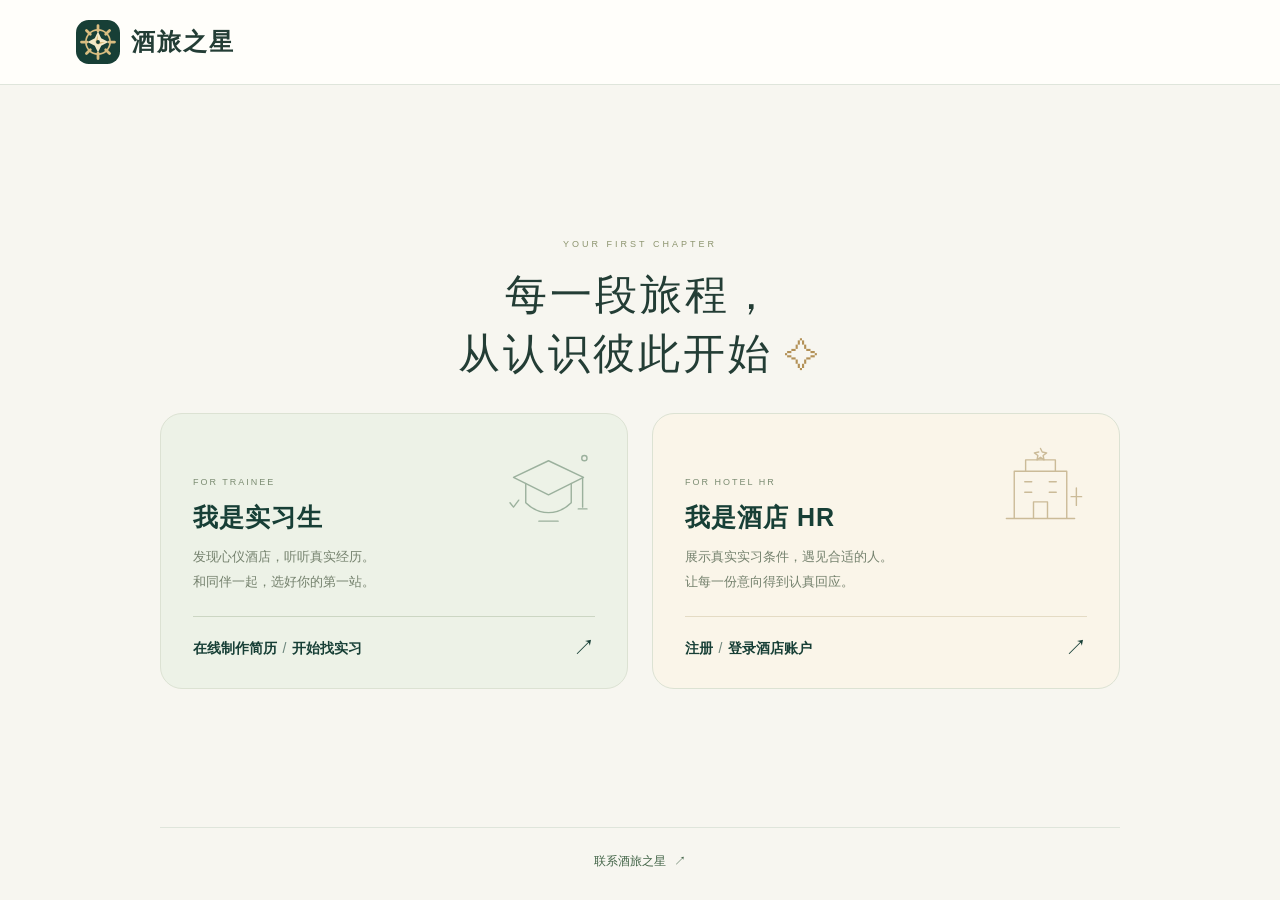
==== index.html @ 83b9204d "Publish audited Jiulv Star V5.6 demo" ====
<!doctype html>
<html lang="zh-CN">
<head>
  <meta charset="UTF-8"><meta name="viewport" content="width=device-width, initial-scale=1, viewport-fit=cover">
  <meta name="robots" content="noindex,nofollow">
  <meta name="theme-color" content="#173f36">
  <meta name="description" content="酒旅之星：从实习生的视角，比较酒店实习津贴、住宿、餐食与成长机会。">
  <title>酒旅之星 · 找到适合你的第一站</title>
  <link rel="icon" href="favicon.svg" type="image/svg+xml">
  <link rel="stylesheet" href="styles.css">
  <link rel="stylesheet" href="features.css"><link rel="stylesheet" href="hotel.css"><link rel="stylesheet" href="resume.css"><link rel="stylesheet" href="academy.css"><link rel="stylesheet" href="employer.css"><link rel="stylesheet" href="v3.css"><link rel="stylesheet" href="registration.css"><link rel="stylesheet" href="hotel-registration.css"><link rel="stylesheet" href="workflow.css"><link rel="stylesheet" href="library.css"><link rel="stylesheet" href="v4.css"><link rel="stylesheet" href="brands-v5.css"><link rel="stylesheet" href="workflow-v5.css"><link rel="stylesheet" href="v5.css"><link rel="stylesheet" href="wechat-auth.css"><link rel="stylesheet" href="home.css"><link rel="stylesheet" href="contact.css"><link rel="stylesheet" href="brand.css">
  <script defer src="ui-icons.js"></script><script defer src="share-mode.js"></script><script defer src="data.js"></script><script defer src="hotel-brands.js"></script><script defer src="china-regions.js"></script><script defer src="core.js"></script><script defer src="recruitment-catalog.js"></script><script defer src="app.js"></script>
  <script defer src="flow-core.js"></script><script defer src="account-core.js"></script><script defer src="hotel-auth.js"></script><script defer src="feature-core.js"></script><script defer src="wechat-auth.js"></script><script defer src="registration.js"></script><script defer src="hotel-registration.js"></script><script defer src="hotel.js"></script><script defer src="outreach-core.js"></script><script defer src="resume-example.js"></script><script defer src="resume.js"></script><script defer src="academy.js"></script><script defer src="reviews.js"></script>
  <script defer src="match-core.js"></script><script defer src="talent-query.js"></script><script defer src="employer.js"></script><script defer src="journey.js"></script><script defer src="workflow-core.js"></script><script defer src="workflow.js"></script><script defer src="library.js"></script>
<script defer src="operations-core.js"></script><script defer src="contact.js"></script><script defer src="growth-core.js"></script><script defer src="growth.js"></script>
</head>
<body data-view="roles" data-perspective="student">
  <a class="skip" href="#main">跳到主要内容</a>
  <header class="header"><div class="header-inner">
    <a class="brand" href="#" aria-label="酒旅之星首页"><span class="brand-symbol"><img class="platform-logo" src="favicon.svg" alt="航舵与星光标志" width="44" height="44"></span><span>酒旅之星</span></a>
    <nav aria-label="学生导航" class="desktop-nav student-desktop-nav" hidden><button data-view="jobs">找实习</button><button data-view="academy">实习百科</button><button data-view="community">实习口碑</button><button data-view="buddies">同伴计划</button><button data-view="resume">我的实习</button></nav>
    <nav aria-label="酒店导航" class="desktop-nav employer-desktop-nav" hidden><button data-view="employer">人才发现</button><button data-view="hotel">实习信息</button><button data-view="workflow">招聘计划</button><button data-view="recruitment">我的招聘</button></nav>
    <button class="role-switch-link" data-view="roles">切换身份 ↗</button>
    <button class="header-intent student-account" data-registration-role="student" hidden><span data-account-label>注册 / 登录</span> <span>↗</span></button>
    <button class="header-intent employer-account" data-registration-role="hotel" hidden><span data-hotel-account-label>酒店注册 / 登录</span> ↗</button>
  </div></header>
  <main id="main" tabindex="-1">
    <section id="roles-view" class="view role-landing" aria-labelledby="role-title">
      <div class="role-welcome"><span class="overline">YOUR FIRST CHAPTER</span><h1 id="role-title">每一段旅程，<br>从认识彼此开始<span>✧</span></h1></div>
      <div class="role-cards">
        <button class="role-card role-student" data-select-role="student"><span class="role-illustration" aria-hidden="true"><svg viewBox="0 0 120 100" fill="none"><path d="M20 39 60 20l40 19-40 20z"/><path d="M34 46v22c15 15 37 15 52 0V46M99 40v33M94 75h10M49 89h22"/><circle cx="101" cy="17" r="3"/><path d="m16 68 4 5 6-8"/></svg></span><span class="role-card-kicker">FOR TRAINEE</span><strong>我是实习生</strong><span class="role-description">发现心仪酒店，听听真实经历。<br>和同伴一起，选好你的第一站。</span><span class="role-card-action"><span>在线制作简历<span class="role-action-divider"> / </span>开始找实习</span><b>↗</b></span></button>
        <button class="role-card role-hotel" data-select-role="hotel"><span class="role-illustration" aria-hidden="true"><svg viewBox="0 0 120 100" fill="none"><path d="M30 86V32h60v54M21 86h78M43 32V19h34v13M52 86V67h16v19M42 44h8m20 0h8M42 56h8m20 0h8"/><path d="m60 6 2 4 5 1-4 3 1 5-4-3-4 3 1-5-4-3 5-1"/><path d="M101 51v20M95 61h12"/></svg></span><span class="role-card-kicker">FOR HOTEL HR</span><strong>我是酒店 HR</strong><span class="role-description">展示真实实习条件，遇见合适的人。<br>让每一份意向得到认真回应。</span><span class="role-card-action"><span>注册<span class="role-action-divider"> / </span>登录酒店账户</span><b>↗</b></span></button>
      </div>
    </section>
    <section id="jobs-view" class="view" hidden>
      <section class="resume-welcome" aria-labelledby="resume-welcome-title">
        <div class="resume-welcome-copy"><p class="resume-welcome-motto">你的第一站，<br>值得认真选择<span class="warm-welcome-star" aria-hidden="true">✧</span></p><h1 id="resume-welcome-title">第一份简历，<br>从这里开始。</h1><p>还没有实习经历？校园活动、兼职和你的小小闪光点，都值得被看见。</p><div class="resume-welcome-benefits"><span>免费模板</span><span>自动排版</span><span>下载留存</span></div><div class="resume-welcome-actions"><button class="primary" data-view="resume" data-resume-welcome-action>免费制作我的简历 <span aria-hidden="true">↗</span></button><a href="resume-example.html" target="_blank" rel="noopener">先看看简历样例 <span aria-hidden="true">↗</span></a></div><div id="resume-welcome-return" hidden></div></div>
        <div class="resume-welcome-art" aria-hidden="true"><div class="resume-art-orbit"></div><span class="resume-art-star">✦</span><div class="resume-paper"><div class="resume-paper-heading"><div><small>YOUR FIRST CHAPTER</small><b>林同学</b><span>酒店管理 · 实习申请</span></div><div class="resume-paper-avatar"><svg viewBox="0 0 40 46" fill="none"><circle cx="20" cy="14" r="8"/><path d="M6 42v-6a14 14 0 0 1 28 0v6"/></svg></div></div><div class="resume-paper-meta"><span>可到岗时间<b>2027.01</b></span><span>实习周期<b>6 个月</b></span></div><div class="resume-paper-section"><b>经历，让潜力变得具体</b><p>校园迎新志愿者</p><i></i><i></i></div><div class="resume-paper-section"><b>技能与语言</b><p>英语日常沟通 · 咖啡制作</p><i></i></div><div class="resume-paper-foot">酒旅之星 · 虚构简历样例</div></div><span class="resume-art-note">小小的经历，<br>也是好的开始。</span></div>
      </section>
      <div class="workspace">
        <section class="job-main" aria-label="实习岗位">
          <div class="section-heading"><div><span class="overline">EXPLORE OPPORTUNITIES</span><h2>发现你的实习机会</h2><p id="job-sample-scope" class="job-sample-scope"></p></div><span class="sample-label">分享演示 V5.6</span></div>
          <div class="search-wrap"><span aria-hidden="true">⌕</span><input id="search" type="search" placeholder="搜索酒店、岗位或地区" aria-label="搜索酒店、岗位或地区"><kbd>探索</kbd></div>
          <div id="job-filters" class="job-multifilters" aria-label="实习机会多选筛选"></div>
          <div id="selected-job-filters" class="selected-job-filters" aria-live="polite"></div>
          <div class="results-toolbar"><p id="result-count" aria-live="polite"></p><span class="job-ranking-label" title="优先酒店账号自行填报的已发布岗位，再按实习条件完整程度排序">综合推荐</span></div>
          <div id="job-list" class="job-list"></div><div class="job-pagination"><p id="job-page-progress"></p><button class="secondary" data-action="load-more-jobs" id="job-load-more" hidden>继续查看机会 ↓</button></div>
          <p class="data-note">全国公开招聘样本 · 招聘状态及具体条件待酒店确认。每条信息标注核查日期。<br>“待确认”表示原文未明确披露，不代表没有该项安排。</p>
        </section>

      </div>
    </section>
    <section id="favorites-view" class="view inner-page" hidden><button class="text-button section-back" data-view="resume">← 返回我的实习</button><div class="section-heading"><div><span class="overline">YOUR SHORTLIST</span><h1>把心动的机会留在这里</h1><p>收藏保存在当前浏览器，清除浏览器数据后可能丢失。</p></div></div><div id="favorite-list" class="job-list"></div></section>
    <section id="community-view" class="view inner-page" hidden></section>
    <section id="academy-view" class="view inner-page" hidden></section>
    <section id="resume-view" class="view inner-page" hidden></section>
    <section id="hotel-view" class="view inner-page" hidden></section>
    <section id="contact-view" class="view inner-page" hidden></section>
    <section id="brands-view" class="view inner-page" hidden></section>
    <section id="employer-view" class="view inner-page" hidden></section>
    <section id="recruitment-view" class="view inner-page" hidden></section>
    <section id="register-view" class="view inner-page" hidden></section>
    <section id="workflow-view" class="view inner-page" hidden></section>
    <section id="buddies-view" class="view inner-page" hidden></section><section id="visitors-view" class="view inner-page" hidden></section>
    <section id="library-view" class="view inner-page" hidden></section>
  </main>
  <footer class="footer"><button class="platform-contact-link" data-view="contact">联系酒旅之星 <span aria-hidden="true">↗</span></button><small class="footer-demo">分享演示 V5.6 · 无真实注册或投递</small></footer>
  <div id="compare-bar" class="compare-bar" hidden><div><b>已选 <span id="compare-count">0</span> 个岗位</b><small>最多同时对比 3 个</small></div><button class="text-button" data-action="clear-compare">清空</button><button class="primary" data-action="compare">开始对比 →</button></div>
  <nav class="mobile-nav student-mobile-nav" aria-label="学生手机导航" hidden><button data-view="jobs"><span data-ui-icon="jobs"></span>找实习</button><button data-view="academy"><span data-ui-icon="book"></span>实习百科</button><button data-view="community"><span data-ui-icon="reviews"></span>实习口碑</button><button data-view="buddies"><span data-ui-icon="students"></span>同伴计划</button><button data-view="resume"><span data-ui-icon="applications"></span>我的实习</button></nav>
  <nav class="mobile-nav employer-mobile-nav" aria-label="酒店手机导航" hidden><button data-view="employer"><span data-ui-icon="search"></span>人才发现</button><button data-view="hotel"><span data-ui-icon="hotels"></span>实习信息</button><button data-view="workflow"><span data-ui-icon="applications"></span>招聘计划</button><button data-view="recruitment"><span data-ui-icon="overview"></span>我的招聘</button></nav>
  <dialog id="modal" aria-labelledby="modal-title"><div class="modal-header"><span id="modal-kicker">酒旅之星</span><button class="icon-button" id="close-modal" aria-label="关闭弹窗">×</button></div><div id="modal-body"></div></dialog>
  <div id="toast" role="status" aria-live="polite"></div>
  <noscript>请启用浏览器 JavaScript，查看岗位筛选、收藏和对比功能。</noscript>
</body>
</html>
---- styles.css ----
@charset "UTF-8";
:root{--green:#173f36;--green-dark:#12342d;--sage:#eaf0e7;--cream:#f7f6f0;--paper:#fffefa;--ink:#233d35;--muted:#757f77;--line:#e2e5dc;--gold:#cfaa62;--orange:#a8623f;--shadow:0 12px 44px #173f360d}
*{box-sizing:border-box}html{scroll-behavior:smooth}body{margin:0;background:var(--cream);color:var(--ink);font-family:-apple-system,BlinkMacSystemFont,"PingFang SC","Microsoft YaHei",sans-serif;font-size:14px;line-height:1.65}button,input,select,textarea{font:inherit}button,a,input,select,textarea{-webkit-tap-highlight-color:transparent}button{cursor:pointer;color:inherit}button,a{touch-action:manipulation}button{border:0}a{color:inherit;text-decoration:none}button:focus-visible,a:focus-visible,input:focus-visible,select:focus-visible,textarea:focus-visible{outline:3px solid #b1893d;outline-offset:4px}button:disabled{cursor:not-allowed;opacity:.5}[hidden]{display:none!important}h1,h2,h3,p{margin:0}button{transition:background .18s,transform .18s}button:hover{filter:brightness(.96)}.header{background:var(--paper);border-bottom:1px solid var(--line)}.header-inner{max-width:1200px;padding:20px 36px;margin:auto;display:flex;align-items:center;justify-content:space-between;gap:20px}.brand{display:flex;align-items:center;gap:11px;font-size:24px;font-weight:700;letter-spacing:2px;line-height:1.4}.brand-symbol{display:grid;place-items:center;width:44px;height:44px;background:var(--green);color:#e7ce91;border-radius:13px;font-size:37px;line-height:1}.brand small{display:block;font-size:8px;letter-spacing:2px;font-weight:500}.desktop-nav{display:flex;gap:30px;align-items:center}.desktop-nav button{padding:12px 2px;background:none;font-weight:600;color:var(--muted);border-bottom:2px solid transparent}.desktop-nav button.active{color:var(--green);border-color:var(--green)}.desktop-nav span{background:#edf0e9;border-radius:10px;padding:0 5px;font-size:11px}.header-intent{background:var(--green);color:#fff;border-radius:6px;padding:11px 15px;font-size:12px}.header-intent span{margin-left:14px}main{max-width:1200px;padding:0 36px;margin:auto;outline:none}.hero{display:grid;grid-template-columns:1.2fr 1fr;align-items:center;min-height:380px;padding:43px 0 35px;gap:36px}.eyebrow{display:flex;gap:9px;align-items:center;color:#687966;letter-spacing:1.5px;font-size:11px;margin-bottom:19px}.eyebrow>span{width:7px;height:7px;border-radius:50%;background:#68885b}.hero h1{font-family:"Songti SC","STSong",serif;font-size:47px;line-height:1.4;font-weight:600;letter-spacing:3px;position:relative}.title-star{font-size:38px;color:var(--gold);margin-left:18px}.hero p{color:var(--muted);font-size:14px;line-height:1.9;margin-top:18px}.hero-tags{display:flex;gap:12px;align-items:center;margin-top:22px;font-size:11px;color:#5e705f}.hero-tags i{font-style:normal;color:#b7c0ae}.hero-art{height:287px;position:relative;border-radius:48% 48% 8px 8px;background:#e9eddf;overflow:hidden;isolation:isolate}.sun{position:absolute;top:28px;right:70px;width:103px;height:103px;background:#eacb8b;border-radius:50%;z-index:-1}.building{position:absolute;bottom:33px}.b-one{left:16%;height:141px;width:73px;background:#899e8a;border-top:5px solid #647e68;display:grid;grid-template-columns:repeat(2,1fr);gap:16px;padding:16px 17px;transform:skewY(-5deg)}.building i{display:block;background:#dae1cc;height:18px}.b-two{left:37%;width:137px;height:198px;background:#eee3c7;border:1px solid #d8cbaa;box-shadow:14px 6px 0 #cdbf9a;z-index:2}.roof{height:10px;background:#203f36;position:absolute;top:-10px;left:-6px;right:-6px}.hotel-sign{text-align:center;font-family:Georgia,serif;letter-spacing:3px;font-size:11px;line-height:1.4;margin-top:17px}.windows{height:68px;margin:16px 19px;background:repeating-linear-gradient(90deg,#607969 0,#607969 14px,transparent 14px,transparent 28px);border-bottom:5px solid #d8cbaa}.door{width:38px;height:49px;background:#385c4c;margin:auto;border-radius:24px 24px 0 0}.b-three{right:10%;height:126px;width:52px;background:#bfcab0;padding:13px;display:grid;grid-template-columns:repeat(2,1fr);gap:10px}.b-three i{background:#6d8a74}.art-line{height:2px;background:#728c73;position:absolute;bottom:32px;left:8%;right:7%;z-index:4}.arch{position:absolute;left:9%;bottom:35px;width:32px;height:77px;border-radius:100% 100% 25% 25%;background:#355b47;z-index:4}.postcard{position:absolute;right:9px;bottom:14px;z-index:5;background:#fffdf3;padding:10px 18px;box-shadow:0 4px 12px #36402d14;transform:rotate(-7deg);border:1px solid #e1ddc7}.postcard span{display:block;font-size:9px;color:#819078}.postcard strong{font-size:12px;font-weight:600}.art-star{position:absolute;font-size:34px;color:#618164}.star-one{left:16%;top:36px}.star-two{right:22px;top:74px;font-size:25px}.art-caption{font-size:6px;letter-spacing:2px;position:absolute;bottom:11px;left:17%}.workspace{display:grid;grid-template-columns:minmax(0,1fr) 270px;gap:32px;padding:20px 0 52px;border-top:1px solid var(--line)}.section-heading{display:flex;justify-content:space-between;align-items:center;margin:10px 0 21px}.overline{font-size:9px;letter-spacing:1.7px;color:#8a987e}.section-heading h2{font-size:23px;letter-spacing:1px;margin-top:4px}.sample-label{border:1px solid #d7ddce;border-radius:4px;padding:3px 8px;font-size:10px;color:#77866b}.search-wrap{display:flex;gap:11px;align-items:center;background:var(--paper);border:1px solid #dce1d5;border-radius:8px;padding:6px 14px}.search-wrap>span{font-size:30px;line-height:1}.search-wrap input{background:transparent;border:0;outline:0;padding:8px 0;width:100%;min-width:0;color:var(--ink)}.search-wrap:focus-within{box-shadow:0 0 0 2px #b1c3a2}.search-wrap input:focus-visible{outline:none}.search-wrap kbd{font-family:inherit;font-size:10px;padding:2px 7px;background:#f0f2ea;color:#8c957f;border-radius:3px;white-space:nowrap}.filters{display:grid;grid-template-columns:1fr 1fr 1.25fr;gap:10px;margin-top:12px}.filters label{display:flex;align-items:center;gap:8px;border:1px solid var(--line);border-radius:6px;background:#fbfcf6;padding:8px 10px;min-width:0}.filters label>span{font-size:10px;color:#87907f;flex-shrink:0}.filters select{width:100%;border:0;background:transparent;font-size:11px;color:#465b45;min-width:0;min-height:24px}.results-toolbar{display:flex;justify-content:space-between;align-items:center;margin:18px 0 13px;gap:10px;font-size:11px;color:var(--muted)}.results-toolbar strong{color:var(--green);font-size:14px;margin-right:3px}.results-toolbar select{color:var(--ink);background:transparent;border:0;font-size:10px;max-width:143px}.job-list{display:grid;gap:15px}.job-card{background:var(--paper);border:1px solid var(--line);border-radius:12px;padding:22px;box-shadow:0 2px 3px #233d3502;transition:box-shadow .2s,border-color .2s}.job-card:hover{border-color:#b9c8b1;box-shadow:var(--shadow)}.job-top{display:flex;gap:13px;align-items:flex-start}.hotel-mark{flex-shrink:0;display:grid;place-items:center;width:49px;height:52px;border-radius:5px;background:#eee8dc;color:#796c4b;font:22px Georgia,serif}.hotel-mark.edition{background:#263d38;color:#e3e8de;font-size:14px}.hotel-mark.langham{background:#f3e8e6;color:#ae7c81;font-style:italic}.hotel-mark.grandhyatt{background:#e5e9ed;color:#637a90}.hotel-mark.alila{background:#e6eadf;color:#5d7054;font-style:italic}.job-title{flex:1;min-width:0}.job-title h3{font-size:17px;line-height:1.5;font-weight:600}.job-title small{display:block;color:#9b9d8f;font-size:8px;letter-spacing:1px;white-space:nowrap;overflow:hidden;text-overflow:ellipsis;margin-top:2px}.job-location{font-size:11px;color:var(--muted);margin-top:7px}.save-button{font-size:25px;background:transparent;line-height:1;min-width:36px;min-height:36px;color:#8d9787;border-radius:50%;margin-top:-3px}.save-button.saved{color:var(--orange);background:#faeee6}.role-line{display:flex;align-items:center;justify-content:space-between;gap:12px;margin-top:17px}.role-line h4{font-size:13px;margin:0;font-weight:500}.salary{white-space:nowrap;color:var(--orange);font-size:20px;font-weight:600;letter-spacing:-.5px}.salary small{font-size:10px;letter-spacing:0;font-weight:400;margin-left:3px;color:#967e67}.job-tags{display:flex;gap:6px;flex-wrap:wrap;margin-top:8px}.job-tags span{padding:3px 7px;color:#75816b;background:#f2f4ed;border-radius:3px;font-size:10px}.facts{margin:16px 0 0;display:grid;grid-template-columns:1fr 1fr;gap:10px 18px;background:#f7f8f1;border:1px solid #edf0e5;border-radius:7px;padding:12px}.fact{display:flex;align-items:baseline;gap:7px;min-width:0}.fact dt{font-size:10px;color:#9aa18f;white-space:nowrap}.fact dd{font-size:11px;margin:0;color:#596b53;overflow-wrap:anywhere}.fact dd.unknown{color:#a1967a}.job-card-bottom{display:flex;justify-content:space-between;gap:12px;align-items:center;margin-top:15px;padding-top:13px;border-top:1px solid #eceee5}.source-status{font-size:9px;color:#929982;line-height:1.7}.source-status i{display:inline-block;height:5px;width:5px;background:#bdab84;border-radius:50%;margin-right:5px}.card-actions{display:flex;gap:8px;align-items:center;flex-shrink:0}.compare-toggle{border:1px solid #dde3d2;border-radius:5px;padding:6px 10px;background:transparent;font-size:11px;min-height:34px}.compare-toggle.selected{background:#e4edde;border-color:#8d9f7b}.detail-button{background:var(--green);color:#fff;border-radius:5px;padding:7px 12px;font-size:11px;min-height:34px}.sidebar{padding-top:13px}.why-card{background:#eaf0e3;border:1px solid #e0e6d7;border-radius:10px;padding:23px}.little-star{font-size:32px;color:#61794a;line-height:1.2}.why-card h3{font-family:"Songti SC","STSong",serif;font-weight:600;font-size:25px;line-height:1.6;margin:10px 0}.why-card p{font-size:11px;color:#859176;line-height:1.9}.why-card ol{list-style:none;padding:0;margin:21px 0 17px;counter-reset:guide}.why-card li{position:relative;padding:0 0 19px 24px;counter-increment:guide}.why-card li:before{content:"0" counter(guide);position:absolute;left:0;top:3px;color:#99a788;font:10px Georgia,serif}.why-card b{display:block;font-size:12px;font-weight:600}.why-card li span{font-size:10px;color:#829274;display:block;margin-top:4px}.text-button{background:transparent;padding:5px 0;font-size:11px}.why-card .text-button{border-top:1px solid #d9e1cd;padding-top:17px;width:100%;text-align:left;font-weight:600}.text-button>span{float:right}.community-card{margin-top:19px;background:#f0e9d8;padding:22px;border-radius:10px;position:relative}.community-icon{color:#a79365;font-size:29px;margin-bottom:8px;line-height:1}.community-card .overline{color:#b09c75;font-size:8px}.community-card h3{font-size:16px;font-weight:600;margin:7px 0 9px}.community-card p{color:#978969;font-size:11px;line-height:1.9}.community-card button{width:100%;background:#fffcf3;padding:10px;font-size:11px;text-align:left;margin-top:17px;border-radius:4px}.community-card button span{float:right}.principle{display:flex;gap:12px;padding:22px 11px;align-items:center}.principle>span{font-size:27px;color:#98a48b}.principle p{font-size:11px;line-height:1.9;color:#7e8b75}.principle small{font-size:10px;color:#a1a794}.data-note{font-size:10px;color:#9ca18f;line-height:1.9;margin-top:20px}.footer{border-top:1px solid var(--line);max-width:1128px;margin:auto;display:flex;align-items:center;justify-content:space-between;padding:23px 0 120px;color:#8d9681;font-size:11px}.footer>span{font-size:14px;font-weight:600;letter-spacing:2px}.footer small{font-size:10px}.mobile-nav,.mobile-only{display:none}.compare-bar{position:fixed;z-index:6;bottom:25px;left:50%;transform:translateX(-50%);width:min(600px,calc(100% - 40px));display:flex;align-items:center;gap:22px;background:#fffffff5;backdrop-filter:blur(12px);border:1px solid #d5dec9;border-radius:12px;box-shadow:0 6px 40px #1d342025;padding:14px 20px}.compare-bar>div{flex:1}.compare-bar b{font-size:13px}.compare-bar small{display:block;font-size:10px;color:var(--muted)}.primary{background:var(--green);color:#fff;border-radius:6px;padding:11px 18px;font-size:13px;display:inline-block;text-align:center}.secondary{border:1px solid #d9dece;background:var(--paper);border-radius:6px;padding:10px 16px;font-size:12px}.inner-page{min-height:70vh;padding-top:45px;padding-bottom:50px}.inner-page h1{font-size:31px;margin:8px 0}.inner-page .section-heading p{font-size:12px;color:var(--muted)}#favorite-list{grid-template-columns:1fr 1fr}.empty-state{padding:55px 24px;text-align:center;border:1px dashed #d5dec8;border-radius:12px;grid-column:1/-1;color:#809271}.empty-state .empty-icon{font-size:36px;color:#9bad8a}.empty-state h3{font-size:17px;color:var(--ink);margin:10px 0 6px}.empty-state p{font-size:12px;margin-bottom:20px}.community-hero{border-radius:15px;background:#e6eddd;text-align:center;padding:50px 20px}.community-hero h1{font-family:"Songti SC","STSong",serif;font-size:40px;line-height:1.6;letter-spacing:3px}.community-hero p{color:#869575;font-size:13px;margin-top:14px}.status-pill{display:inline-block;color:#897b5d;background:#f8f2df;padding:5px 12px;border-radius:20px;font-size:11px;margin-top:20px}.community-grid{display:grid;grid-template-columns:repeat(3,1fr);gap:24px;margin:30px 0}.community-grid article{background:var(--paper);border:1px solid var(--line);border-radius:10px;padding:25px}.community-grid article>span{font-family:Georgia,serif;font-size:25px;color:#b1bda2}.community-grid h2{font-size:18px;margin:14px 0 9px}.community-grid p,.community-next p{color:var(--muted);font-size:12px;line-height:1.9}.community-next{text-align:center;margin-top:35px}.community-next button{margin-top:18px}dialog{border:0;padding:0;border-radius:16px;width:min(780px,calc(100% - 36px));max-height:88dvh;background:var(--paper);color:var(--ink);box-shadow:0 20px 90px #0c271c33;overscroll-behavior:contain}dialog::backdrop{background:#102b2280;backdrop-filter:blur(4px)}body.modal-open{overflow:hidden}.modal-header{position:sticky;top:0;background:var(--paper);z-index:2;display:flex;align-items:center;justify-content:space-between;padding:13px 24px;border-bottom:1px solid var(--line)}#modal-kicker{font-size:11px;letter-spacing:2px;color:#839374}.icon-button{background:#f0f3e9;border-radius:50%;width:32px;height:32px;font-size:24px;line-height:1}#modal-body{padding:24px}#modal-title{font-size:25px;margin-bottom:5px;line-height:1.5}.detail-subtitle{font-size:12px;color:var(--muted);margin-bottom:17px}.detail-salary{font-size:27px;color:var(--orange);font-weight:600}.detail-salary small{font-weight:400;font-size:12px}.note-box{padding:13px 15px;background:#f7f0df;border-radius:7px;font-size:11px;color:#95835f;line-height:1.9;margin:18px 0}.detail-grid{display:grid;grid-template-columns:1fr 1fr;border:1px solid var(--line);border-radius:8px;overflow:hidden}.detail-grid>div{padding:14px 16px;border-bottom:1px solid var(--line)}.detail-grid>div:nth-child(odd){border-right:1px solid var(--line)}.detail-grid dt{font-size:11px;color:#98a189;margin-bottom:4px}.detail-grid dd{font-size:13px;margin:0}.modal-section-title{font-size:15px;margin:23px 0 10px}.detail-notes{font-size:12px;color:#7c8971;padding-left:18px;line-height:2}.detail-footer{display:flex;gap:10px;flex-wrap:wrap;margin-top:25px}.source-line{font-size:10px;color:#969f89;line-height:1.9;margin-top:18px}.compare-scroll{overflow:auto;max-width:100%;border:1px solid var(--line);border-radius:8px;margin-top:19px}.compare-table{border-collapse:collapse;width:100%;min-width:560px;font-size:12px}.compare-table th,.compare-table td{padding:14px;border-bottom:1px solid var(--line);border-right:1px solid var(--line);text-align:left;vertical-align:top;min-width:160px}.compare-table th:first-child{min-width:88px;width:95px;position:sticky;left:0;background:#f1f4e9;z-index:1}.compare-table thead{background:#edf2e5}.compare-table td.unknown{color:#a08d68}.intent-form{margin-top:20px;display:grid;grid-template-columns:1fr 1fr;gap:17px}.intent-form label{display:flex;flex-direction:column;gap:7px;font-size:12px}.intent-form input,.intent-form select,.intent-form textarea{padding:10px;border:1px solid #d8dfcd;border-radius:5px;background:#fff;color:var(--ink);min-width:0;width:100%}.intent-form .full{grid-column:1/-1}.intent-form textarea{resize:vertical;min-height:75px}.intent-form .consent{display:flex;flex-direction:row;gap:9px;align-items:flex-start;color:#7e8973;font-size:11px}.consent input{width:16px;height:16px;margin:2px 0;flex-shrink:0;accent-color:var(--green)}.local-badge{background:#edf2e7;color:#82916e;border-radius:4px;padding:4px 8px;font-size:10px}.form-actions{display:flex;gap:13px;align-items:center;flex-wrap:wrap}.saved-message{background:#eaf1e2;padding:12px;border-radius:6px;font-size:12px;color:#62794e;margin-top:15px}.share-text{width:100%;min-height:170px;border:1px solid var(--line);background:#f7f8f2;padding:12px;border-radius:6px;font-size:13px;line-height:1.9;resize:vertical}.guide-list{padding-left:22px;color:#718265;line-height:2;font-size:13px}.guide-list li{margin:12px 0}.guide-list b{display:block;color:var(--green)}#toast{position:fixed;bottom:105px;left:50%;transform:translateX(-50%) translateY(12px);z-index:20;max-width:calc(100% - 36px);width:max-content;background:#173b32ed;color:#fff;padding:12px 20px;border-radius:8px;font-size:12px;opacity:0;pointer-events:none;transition:.2s}#toast.visible{opacity:1;transform:translateX(-50%) translateY(0)}.skip{position:fixed;left:10px;top:-80px;padding:10px 15px;background:#fff;z-index:30}.skip:focus{top:10px}
@media(min-width:1400px){.hero{min-height:410px}.hero-art{height:310px}.hero h1{font-size:50px}}
@media(max-width:1000px){.header-inner{padding:18px 24px}main{padding:0 24px}.desktop-nav{gap:17px}.workspace{grid-template-columns:minmax(0,1fr) 235px;gap:22px}.hero{gap:20px}.hero h1{font-size:39px}.hero-art{height:268px}.job-card{padding:17px}.role-line{align-items:flex-start;flex-direction:column;gap:3px}.salary{font-size:19px}.why-card,.community-card{padding:18px}.filters{gap:6px}.filters label{gap:3px;padding:8px 5px}.footer{margin:0 24px}.source-status{font-size:8px}.card-actions{gap:5px}.compare-toggle{padding:6px 7px}.detail-button{padding:7px 8px}}
@media(max-width:760px){.header-inner{padding:16px 20px}.brand{font-size:21px}.brand-symbol{width:39px;height:39px;font-size:31px}.brand small{font-size:7px}.desktop-nav{display:none}.header-intent{font-size:11px;padding:9px 10px}.header-intent span{margin-left:5px}main{padding:0 18px}.hero{grid-template-columns:1fr;min-height:0;padding:30px 3px 28px;gap:0;position:relative}.hero-copy{position:relative;z-index:1}.eyebrow{font-size:9px;letter-spacing:1px;margin-bottom:13px}.hero h1{font-size:35px;letter-spacing:2px;line-height:1.45}.title-star{font-size:30px;margin-left:8px}.hero p{font-size:12px;line-height:1.9;margin-top:15px;max-width:77%}.hero-tags{font-size:9px;gap:8px;margin-top:18px}.hero-art{display:none}.mobile-only{display:block}.workspace{display:block;padding-top:16px;padding-bottom:26px}.section-heading{margin:5px 0 17px}.section-heading h2{font-size:21px}.overline{font-size:8px;letter-spacing:1.5px}.sample-label{font-size:9px}.search-wrap{padding:5px 12px}.search-wrap input{font-size:13px}.filters{grid-template-columns:1fr 1fr 1.2fr;gap:7px;margin-top:10px}.filters label{flex-direction:column;align-items:flex-start;gap:0;padding:7px 8px}.filters label>span{font-size:9px}.filters select{font-size:11px;min-height:26px}.results-toolbar{margin:15px 0 11px;font-size:10px}.results-toolbar select{font-size:10px;max-width:122px}.job-card{padding:17px 15px;border-radius:10px}.job-top{gap:11px}.hotel-mark{width:42px;height:46px;font-size:20px}.job-title h3{font-size:15px}.job-title small{font-size:7px;letter-spacing:.5px}.job-location{font-size:10px;margin-top:5px}.save-button{font-size:24px;margin-right:-4px;min-width:32px}.role-line{flex-direction:row;align-items:center;margin-top:17px;gap:8px}.role-line h4{font-size:12px;max-width:52%}.salary{font-size:18px;letter-spacing:-.7px}.salary small{font-size:9px}.job-tags{gap:5px}.job-tags span{font-size:9px}.facts{padding:10px;gap:10px 8px;margin-top:13px}.fact{gap:5px}.fact dt{font-size:9px}.fact dd{font-size:10px}.job-card-bottom{gap:6px;margin-top:12px;padding-top:11px}.source-status{font-size:8px}.compare-toggle{font-size:10px;min-height:35px;padding:6px 8px}.detail-button{font-size:10px;padding:6px 10px;min-height:35px}.sidebar{display:none}.data-note{font-size:9px}.footer{padding:17px 0 100px;display:flex;gap:9px;flex-wrap:wrap;margin:0 20px;font-size:9px}.footer>span{font-size:12px}.footer p{margin-left:auto}.footer small{width:100%;font-size:9px}.mobile-nav{position:fixed;bottom:0;left:0;right:0;display:grid;grid-template-columns:repeat(4,1fr);background:#fffefaef;backdrop-filter:blur(12px);border-top:1px solid #e2e7d8;z-index:7;padding:7px 5px calc(7px + env(safe-area-inset-bottom))}.mobile-nav button{background:none;color:#9da88f;font-size:10px;display:flex;align-items:center;flex-direction:column;gap:0;min-height:44px}.mobile-nav button>span{font-size:22px;line-height:1.25;height:27px;position:relative}.mobile-nav button.active{color:var(--green);font-weight:600}.mobile-nav small{position:absolute;font-size:8px;right:-10px;top:0;background:#e7eddc;padding:0 3px;border-radius:8px}.compare-bar{bottom:calc(72px + env(safe-area-inset-bottom));width:calc(100% - 24px);padding:10px 12px;border-radius:9px;gap:15px}.compare-bar b{font-size:11px}.compare-bar small{font-size:9px}.compare-bar .primary{font-size:11px;padding:9px 12px}.compare-bar .text-button{font-size:10px}.inner-page{padding-top:27px}.inner-page h1{font-size:24px;line-height:1.6}.inner-page .section-heading p{font-size:10px}#favorite-list{grid-template-columns:1fr}.community-hero{padding:34px 17px}.community-hero h1{font-size:29px;letter-spacing:1px}.community-hero p{font-size:10px}.community-grid{grid-template-columns:1fr;gap:13px;margin-top:20px}.community-grid article{padding:20px}.community-grid article>span{float:right}.community-grid h2{margin-top:0;font-size:17px}.community-next{margin-top:25px}dialog{width:100%;max-width:100%;max-height:93dvh;border-radius:16px 16px 0 0;margin:auto 0 0;padding-bottom:env(safe-area-inset-bottom)}.modal-header{padding:13px 19px}#modal-body{padding:20px 19px 30px}#modal-title{font-size:23px}.detail-grid>div{padding:12px}.detail-grid dd{font-size:12px}.detail-grid dt{font-size:10px}.detail-footer .primary{flex:1}.detail-footer .secondary{flex:1;white-space:nowrap}.intent-form{gap:14px 10px}.intent-form label{font-size:11px}.intent-form input,.intent-form select,.intent-form textarea{font-size:14px;padding:10px 8px}.form-actions .primary{width:100%}.compare-table{font-size:11px}.compare-table th,.compare-table td{padding:12px;min-width:160px}.compare-table th:first-child{min-width:85px}.detail-subtitle{font-size:11px}#toast{bottom:156px;font-size:11px;padding:11px 15px}.primary{min-height:42px}.secondary{min-height:42px}}
@media(max-width:360px){.header-inner{padding:14px}.header-intent{font-size:10px}.brand{font-size:19px;gap:7px}main{padding:0 12px}.hero h1{font-size:32px}.hero-tags{font-size:8px}.role-line{align-items:flex-start;flex-direction:column}.role-line h4{max-width:100%}.job-card-bottom{align-items:flex-start;flex-direction:column;gap:10px}.card-actions{width:100%}.detail-button{flex:1}.fact dd{font-size:9px}}
@media(max-width:760px){.fact dd{font-size:12px;line-height:1.7}.fact dt{font-size:10px}.job-tags span{font-size:10px}.source-status{font-size:10px}.compare-toggle,.detail-button{min-height:42px;font-size:11px}.job-card-bottom{gap:10px}.filters select{font-size:12px}.results-toolbar{font-size:11px}.detail-grid dd{font-size:13px}.detail-subtitle{font-size:12px}.detail-notes{font-size:13px}.save-button{min-width:40px;min-height:40px}.community-next p{font-size:13px}.mobile-nav button{font-size:11px}}
@media(prefers-reduced-motion:reduce){*{scroll-behavior:auto!important;transition:none!important}}

/* The hotel introduction is published separately from each department opening. */
.hotel-public-home{margin:22px 0 30px;border:1px solid var(--line);border-radius:18px;overflow:hidden;background:var(--paper)}
.hotel-public-gallery{display:flex;gap:8px;overflow-x:auto;scroll-snap-type:x mandatory;background:var(--sage);padding:8px}
.hotel-public-gallery figure{margin:0;flex:0 0 78%;scroll-snap-align:start;min-width:0}.hotel-public-gallery figure:only-child{flex-basis:100%}
.hotel-public-gallery img{display:block;width:100%;height:260px;object-fit:cover;border-radius:10px}.hotel-public-about{padding:24px}
.hotel-public-about h3{font-size:23px;margin:5px 0 14px;color:var(--green)}.hotel-public-intro{line-height:1.95;white-space:pre-line;color:#627568}
.hotel-public-facts{display:grid;grid-template-columns:repeat(3,minmax(0,1fr));gap:16px;margin:22px 0}.hotel-public-facts>div{padding:12px 0;border-top:1px solid var(--line);min-width:0}.hotel-public-facts dt{font-size:11px;color:var(--muted);margin-bottom:7px}.hotel-public-facts dd{margin:0;white-space:pre-line;overflow-wrap:anywhere}
.hotel-public-highlights{display:flex;gap:14px;background:var(--sage);border-radius:12px;padding:18px;margin-top:18px}.hotel-public-highlights>span{color:#b59248;font:38px/1.15 Georgia,serif}.hotel-public-highlights h4{margin:0 0 7px;font-size:14px}.hotel-public-highlights p{font-size:13px;line-height:1.9;white-space:pre-line}.hotel-public-source{display:block;margin-top:16px;font-size:10px;color:var(--muted)}
.hotel-public-opening{border-top:1px solid var(--line);padding-top:24px;margin:22px 0 12px}.hotel-public-opening h3{font-size:24px;margin:5px 0}.hotel-public-opening p{color:var(--muted);font-size:13px}
.hotel-public-plans{margin:26px 0}.hotel-public-plans>h3{font-size:18px;margin-bottom:12px}.hotel-public-plans>div{display:grid;grid-template-columns:repeat(2,minmax(0,1fr));gap:10px}.hotel-public-plans button{display:flex;align-items:center;justify-content:space-between;gap:12px;background:#f0f3e9;border:1px solid var(--line);border-radius:11px;padding:16px;text-align:left}.hotel-public-plans strong,.hotel-public-plans small{display:block}.hotel-public-plans strong{font-size:14px}.hotel-public-plans small{font-size:11px;font-weight:400;color:var(--muted);margin-top:5px}.hotel-public-plans b{color:#9a7b3e;font-size:20px}
@media(max-width:600px){.hotel-public-home{margin:18px 0 24px;border-radius:14px}.hotel-public-gallery img{height:190px}.hotel-public-about{padding:18px}.hotel-public-about h3{font-size:21px}.hotel-public-facts{grid-template-columns:1fr;gap:0;margin:18px 0}.hotel-public-facts>div{display:grid;grid-template-columns:80px 1fr;gap:10px;padding:12px 0}.hotel-public-facts dt{margin:0}.hotel-public-facts dd{font-size:13px}.hotel-public-plans>div{grid-template-columns:1fr}.hotel-public-opening h3{font-size:22px}}

/* Keep stage-based allowances distinct from a salary range. */
.allowance-phases{display:grid;gap:5px;min-width:165px;text-align:right}.allowance-phases>div{display:flex;justify-content:flex-end;align-items:baseline;gap:10px}.allowance-phases span{color:#7f8976;font-size:10px;white-space:nowrap}.allowance-phases strong{color:#936f2e;font-size:15px;font-weight:600;white-space:nowrap}.allowance-phases>div+div strong{font-size:13px;color:#64765c}.job-condition-group{margin-top:20px}.job-condition-group h4{font-size:15px;color:#365a41;margin:0 0 10px}.job-condition-group .detail-grid{margin-top:0}.job-condition-group dd{white-space:pre-line}
@media(max-width:600px){.role-line:has(.allowance-phases){align-items:flex-start;gap:10px;flex-wrap:wrap}.allowance-phases{margin-left:auto}.allowance-phases strong{font-size:14px}.job-condition-group{margin-top:18px}}

/* Hotel details follow the same sections as the hotel's information form. */
.hotel-public-gallery figcaption,.job-condition-photos figcaption{font-size:11px;color:var(--muted);line-height:1.6;padding-top:6px;overflow-wrap:anywhere}
.hotel-public-opening>strong{display:block;font-size:17px;margin-top:14px}
.hotel-department-note{margin-top:18px;padding:14px 16px;background:#f6f6ed;border-radius:10px;border-left:3px solid var(--gold)}
.hotel-department-note b{font-size:12px;color:#7e805f}.hotel-department-note p{margin-top:6px;white-space:pre-line;font-size:13px}
.job-condition-group{padding:20px;border:1px solid var(--line);background:#fffefa;border-radius:14px}
.job-condition-group h4{font-size:17px}.job-condition-group .detail-grid{margin-bottom:0}.job-condition-group .detail-grid>div{min-width:0}
.job-condition-photos{margin-top:18px}.job-condition-photos h5{margin:0 0 10px;font-size:12px;font-weight:600;color:var(--muted)}
.job-condition-photos>div{display:flex;overflow-x:auto;gap:12px;scroll-snap-type:x proximity;padding-bottom:8px}
.job-condition-photos figure{margin:0;flex:0 0 210px;min-width:0;scroll-snap-align:start}.job-condition-photos figure img{width:100%;height:145px;object-fit:cover;border-radius:8px}
@media(max-width:600px){.job-condition-group{padding:16px}.job-condition-group .detail-grid{grid-template-columns:1fr}.job-condition-photos figure{flex-basis:76%}.job-condition-photos figure img{height:160px}.hotel-public-opening>strong{font-size:16px}.hotel-public-gallery figcaption{padding-left:4px}}
---- features.css ----
.service-strip{background:#eef2e8;border-bottom:1px solid #dfe6d5;color:#7a896b}.service-strip>div{max-width:1200px;margin:auto;padding:7px 36px;display:flex;align-items:center;justify-content:space-between;gap:15px;font-size:10px}.service-strip i{display:inline-block;width:5px;height:5px;background:#8ca16e;border-radius:50%;margin-right:6px}.service-strip nav{display:flex;gap:20px}.service-strip button{background:none;font-size:11px;padding:5px 0}.service-strip [data-fav-count]{color:#ac9a6a;margin-left:3px}.feature-launchpad{display:grid;grid-template-columns:repeat(3,1fr);gap:16px;margin-bottom:30px}.feature-launchpad>button{background:var(--paper);border:1px solid var(--line);padding:18px 16px;display:flex;align-items:center;gap:12px;text-align:left;border-radius:9px}.feature-launchpad>button>span:last-child{margin-left:auto;color:#8f9f7e}.launch-icon{width:38px;height:38px;display:grid;place-items:center;background:#edf1e5;color:#7d8e6a;border-radius:50%;font-family:"Songti SC",serif;font-size:18px;flex-shrink:0}.feature-launchpad b{font-size:13px;font-weight:600}.feature-launchpad small{display:block;font-size:10px;color:#929e85;margin-top:4px}.ft-header{display:flex;justify-content:space-between;align-items:flex-start;gap:22px;margin-bottom:26px}.ft-header .overline{font-size:10px;letter-spacing:2px}.ft-header h1{font-family:"Songti SC","STSong",serif;font-size:34px;letter-spacing:1px;font-weight:600;margin:9px 0 10px;line-height:1.45}.ft-header p{font-size:13px;color:#7d8a71;max-width:640px;line-height:1.9}.ft-header .ft-actions{margin-top:20px;flex-shrink:0}.ft-card{background:var(--paper);border:1px solid var(--line);border-radius:12px;padding:25px;margin-bottom:20px;min-width:0}.ft-card h2{font-size:19px;margin:0 0 8px}.ft-card h3{font-size:15px;margin:0 0 10px}.ft-grid{display:grid;grid-template-columns:repeat(2,minmax(0,1fr));gap:20px}.ft-grid>.ft-card{margin:0}.ft-form{display:grid;grid-template-columns:repeat(2,minmax(0,1fr));gap:18px;margin-top:20px}.ft-field{display:flex;flex-direction:column;gap:7px;min-width:0;font-size:12px;color:#496045}.ft-field small,.ft-help{font-size:11px;line-height:1.7;color:#8c987e}.ft-form input:not([type=checkbox]):not([type=radio]),.ft-form select,.ft-form textarea,.ft-field input:not([type=checkbox]):not([type=radio]),.ft-field select,.ft-field textarea,.ft-input{width:100%;min-width:0;border:1px solid #dce2d3;background:#fff;border-radius:6px;padding:11px 12px;min-height:44px;font:inherit;color:var(--ink)}.ft-form input[type=file]{font-size:11px;background:#f6f8f0;cursor:pointer}.ft-form textarea,.ft-field textarea{min-height:94px;resize:vertical;line-height:1.8}.ft-full{grid-column:1/-1}.ft-form fieldset{grid-column:1/-1;min-width:0;border:1px solid var(--line);padding:20px;border-radius:9px}.ft-form legend{padding:0 8px;font-weight:600;font-size:15px}.ft-form fieldset .ft-form{margin-top:0}.ft-muted{color:#8c987e;font-size:12px;line-height:1.9}.ft-notice{background:#f2efdf;border:1px solid #e8e1cb;color:#92805b;border-radius:7px;padding:12px 15px;font-size:12px;line-height:1.9;margin:16px 0}.ft-notice.success{background:#edf3e6;color:#758b60;border-color:#dce8ce}.ft-actions{display:flex;gap:10px;align-items:center;flex-wrap:wrap;margin-top:20px}.ft-chip{display:inline-block;border-radius:5px;background:#edf1e6;color:#7c8d66;padding:4px 9px;font-size:10px;line-height:1.6}.ft-chip.pending{background:#f6edd6;color:#a38b52}.ft-chip.rejected{background:#f7e8e1;color:#a17157}.ft-chip.demo{background:#eaece8;color:#818b77}.ft-empty{padding:38px 23px;text-align:center;border:1px dashed #d6dfca;border-radius:10px;background:#fbfcf7}.ft-empty p{margin:7px 0;color:#8c9a7b;font-size:12px}.ft-empty h2,.ft-empty h3{font-size:18px;margin:7px 0}.ft-consent{display:flex;align-items:flex-start;gap:10px;font-size:12px;line-height:1.9;color:#819171}.ft-consent input{accent-color:var(--green);width:16px;height:16px;flex-shrink:0;margin-top:3px}.ft-inline{display:flex;gap:10px;align-items:center;min-width:0}.ft-inline input{flex:1;min-width:0}.ft-inline button{white-space:nowrap;font-size:11px;padding:9px}.ft-tabbar{display:flex;gap:8px;flex-wrap:wrap;margin:20px 0}.ft-tabbar button{padding:9px 16px;background:#edf1e5;color:#7b8b6a;border-radius:20px;font-size:12px;border:1px solid transparent;min-height:40px}.ft-tabbar button.active{background:var(--green);color:#fff}.ft-summary{display:flex;gap:20px;border-top:1px solid var(--line);padding-top:17px;margin-top:18px}.ft-summary>div{flex:1}.ft-summary b{font-size:25px;font-family:Georgia,serif;font-weight:400}.ft-summary span{display:block;font-size:10px;color:#91a080}.ft-grid dt{font-size:11px;color:#93a182;margin-bottom:4px}.ft-grid dd{margin:0;font-size:13px;overflow-wrap:anywhere}.ft-photo-grid{display:flex;flex-wrap:wrap;gap:10px;margin:10px 0}.ft-photo-grid figure{margin:0}.ft-photo-grid img{width:110px;height:85px;object-fit:cover;border:1px solid var(--line);border-radius:7px}.ft-photo-grid figcaption{font-size:10px;color:#879779;max-width:110px;overflow:hidden;text-overflow:ellipsis;white-space:nowrap}.ft-section-title{display:flex;justify-content:space-between;align-items:center;gap:10px;margin:28px 0 16px}.ft-section-title h2{font-size:20px}.ft-badge-icon{display:grid;place-items:center;background:#eaf0df;color:#829269;font-size:26px;width:52px;height:52px;border-radius:12px;margin-bottom:16px}.review-layout{display:grid;grid-template-columns:minmax(0,1fr) 285px;gap:25px}.review-toolbar{display:flex;gap:12px;align-items:center;margin-bottom:20px}.review-toolbar label{font-size:11px;color:#91a17e;flex:1}.review-toolbar select{border:1px solid var(--line);padding:10px;background:var(--paper);border-radius:6px;width:100%;margin-top:5px;color:var(--ink)}.review-card{margin-bottom:18px}.review-card-top{display:flex;justify-content:space-between;gap:10px;margin-bottom:15px}.review-card h3{font-size:17px;margin:6px 0}.review-score{font:32px Georgia,serif;color:#a88a48;min-width:60px;text-align:right}.review-score small{display:block;font:10px sans-serif;color:#96a184;margin-top:5px}.review-meta{font-size:11px;color:#8e9c7e;margin:8px 0}.review-rating-grid{display:grid;grid-template-columns:repeat(2,1fr);gap:7px 16px;background:#f3f6ec;padding:13px;border-radius:7px;margin:15px 0;font-size:11px;color:#7e9168}.review-rating-grid div{display:flex;justify-content:space-between;gap:8px}.review-rating-grid b{color:#a58d57;font-weight:500}.review-content{font-size:13px;line-height:2;white-space:pre-wrap;overflow-wrap:anywhere}.review-card-footer{display:flex;align-items:center;justify-content:space-between;gap:12px;border-top:1px solid var(--line);padding-top:13px;margin-top:19px}.review-comment{padding:13px 0;border-bottom:1px solid var(--line)}.review-comment h3{font-size:12px}.review-comment p{font-size:13px;white-space:pre-wrap;overflow-wrap:anywhere}.review-comment .ft-muted{font-size:10px}.review-side{background:#eaf0e1;border-color:#dfe7d3;align-self:start}.review-side h2{font-family:"Songti SC",serif;font-size:24px}.review-steps{padding-left:20px;font-size:12px;line-height:2;color:#81956b}.review-steps li{margin:15px 0}.review-steps b{display:block;color:var(--green);font-size:13px}.proof-list{margin-top:18px}.proof-item{border:1px solid var(--line);padding:15px;border-radius:8px;margin-bottom:12px}.proof-item h3{font-size:14px;margin-bottom:7px}.proof-item p{font-size:12px;color:#8d9b7c}.review-section-title{font-size:16px;margin:24px 0 10px}.rating-select{display:grid;grid-template-columns:1fr 1fr;gap:13px}.admin-hotel-select{max-width:480px}.admin-record{border-top:1px solid var(--line);padding:20px 0}.admin-record:first-of-type{border-top:0}.admin-record h3{font-size:15px;margin-bottom:8px}.admin-private{border-left:3px solid #c9b57b;background:#f5f0df;padding:13px;margin:12px 0;font-size:12px;line-height:1.9;overflow-wrap:anywhere}.admin-proof-image{display:block;max-width:100%;max-height:400px;border-radius:6px;margin:15px auto}.admin-keyvalue{display:grid;grid-template-columns:repeat(2,minmax(0,1fr));gap:15px}.admin-keyvalue>div{padding:10px;border:1px solid var(--line);border-radius:6px;min-width:0}.admin-keyvalue dt{font-size:11px;color:#94a380}.admin-keyvalue dd{font-size:12px;overflow-wrap:anywhere;margin:5px 0 0}.ft-danger{color:#a1684c;border:1px solid #e8ccbe;background:#faf0ea;border-radius:6px;padding:10px 14px;font-size:12px}.ft-link-button{color:#637f4a;background:none;padding:5px 0;font-size:12px;border-bottom:1px solid #c4d2b7}.footer{flex-wrap:wrap}.footer .ft-actions{margin:0}.header-intent>span[data-account-label]{margin-left:0}.ft-form input:invalid:not(:placeholder-shown):focus{border-color:#b08860}
@media(max-width:1100px){.desktop-nav{gap:18px}.desktop-nav button{font-size:12px}.header-inner{gap:15px}.brand{font-size:22px}.feature-launchpad>button{padding:14px 12px;gap:10px}.feature-launchpad small{font-size:9px}.feature-launchpad b{font-size:12px}.review-layout{grid-template-columns:minmax(0,1fr) 240px}}
@media(max-width:850px){.desktop-nav{display:none}.ft-header{flex-wrap:wrap}.ft-header .ft-actions{margin-top:0}.review-layout{display:block}.review-side{margin-top:24px}.feature-launchpad{gap:10px}.launch-icon{display:none}.service-strip>div{padding:7px 24px}}
@media(max-width:760px){.service-strip>div{padding:6px 18px;flex-wrap:wrap;gap:1px;font-size:9px}.service-strip nav{margin-left:auto;gap:16px}.service-strip button{font-size:10px}.header-intent{max-width:160px;font-size:10px}.hero{padding-top:26px;padding-bottom:23px}.feature-launchpad{grid-template-columns:1fr;margin-bottom:23px;gap:8px}.feature-launchpad>button{padding:11px 14px;gap:11px}.launch-icon{display:grid;width:32px;height:32px;font-size:15px}.feature-launchpad b{font-size:12px}.feature-launchpad small{font-size:10px;margin-top:1px}.feature-launchpad>button>span:last-child{font-size:13px}.ft-header{gap:13px;margin-bottom:20px}.ft-header h1{font-size:29px;margin:9px 0}.ft-header p{font-size:12px;line-height:1.9}.ft-header .overline{font-size:9px}.ft-header .ft-actions{gap:8px}.ft-card{padding:18px 15px;border-radius:10px;margin-bottom:16px}.ft-card h2{font-size:18px}.ft-form{gap:17px 11px;margin-top:17px}.ft-field{font-size:12px}.ft-form input:not([type=checkbox]):not([type=radio]),.ft-form select,.ft-form textarea,.ft-field input:not([type=checkbox]):not([type=radio]),.ft-field select,.ft-field textarea,.ft-input{font-size:16px;padding:10px 9px}.ft-form input[type=file]{font-size:11px!important;padding:10px 5px!important}.ft-form fieldset{padding:15px 11px}.ft-form legend{font-size:14px}.ft-grid{grid-template-columns:1fr;gap:15px}.ft-muted{font-size:11px}.ft-notice{font-size:11px;padding:11px 12px}.ft-actions{gap:8px;flex-wrap:wrap;margin-top:17px}.ft-actions .primary,.ft-actions .secondary{font-size:12px;padding:10px 14px}.ft-consent{font-size:11px}.ft-inline{gap:6px}.ft-inline .secondary{font-size:10px;padding:10px 6px}.ft-tabbar{gap:6px;margin:17px 0}.ft-tabbar button{padding:8px 12px;font-size:11px}.ft-section-title h2{font-size:18px}.ft-photo-grid img{width:90px;height:72px}.review-card h3{font-size:16px}.review-card-top{gap:7px}.review-score{font-size:28px;min-width:48px}.review-rating-grid{gap:8px 12px;font-size:10px;padding:12px 10px}.review-meta{font-size:10px}.review-content{font-size:13px}.review-toolbar{gap:10px}.review-toolbar select{font-size:13px}.admin-keyvalue{gap:9px}.admin-private{font-size:11px}.admin-record{padding:18px 0}.review-card-footer{flex-wrap:wrap}.review-card-footer .secondary{font-size:11px;padding:8px 10px}.ft-summary{gap:10px}.ft-summary b{font-size:24px}.ft-summary span{font-size:10px}.rating-select{gap:11px}.ft-header .ft-actions .primary{flex:1}.ft-chip{font-size:10px}.service-strip>div>span{font-size:9px}.service-strip>div>span i{margin-right:4px}.footer .ft-actions{width:100%;margin:7px 0 0}}
@media(max-width:360px){.service-strip>div{padding:6px 13px}.service-strip nav{gap:14px;width:100%;justify-content:space-between}.ft-form{grid-template-columns:1fr}.ft-header h1{font-size:27px}.rating-select{grid-template-columns:1fr}.ft-inline{flex-wrap:wrap}.admin-keyvalue{grid-template-columns:1fr}.review-rating-grid{grid-template-columns:1fr}.header-intent{font-size:9px;max-width:135px}.header-intent>span:last-child{display:none}}
/* Internship reviews remain a focused, verified experience space. */
.review-page-heading h1 em{color:#af8c55;font-style:normal}.review-page-heading>div>p{max-width:570px}.review-side{align-self:start}
---- hotel.css ----
.hotel-header{display:flex;justify-content:space-between;align-items:center;gap:24px;margin-bottom:24px}.hotel-header h1{font-size:clamp(27px,4vw,40px);letter-spacing:-1px;margin:14px 0 9px}.hotel-header p{margin:0;line-height:1.7}.hotel-header>button{flex-shrink:0}.hotel-notice{display:flex;gap:13px;align-items:baseline;line-height:1.7;margin-bottom:22px}.hotel-notice b{white-space:nowrap}.hotel-form{display:grid;gap:20px}.hotel-section{padding:28px}.hotel-section-heading{display:flex;gap:15px;align-items:flex-start;margin-bottom:24px}.hotel-section-heading h2{font-size:19px;margin:0 0 7px}.hotel-section-heading p{margin:0;line-height:1.6}.hotel-step{display:flex;align-items:center;justify-content:center;width:36px;height:36px;flex:0 0 36px;border:1px solid #d8e6de;border-radius:50%;color:#216947;background:#f2f8f3;font:600 12px/1 sans-serif}.hotel-grid{display:grid;grid-template-columns:repeat(2,minmax(0,1fr));gap:20px}.hotel-full{grid-column:1/-1}.hotel-field{display:flex;flex-direction:column;gap:8px;font-size:13px;font-weight:600;min-width:0}.hotel-field>span{line-height:1.5}.hotel-field i{font-style:normal;color:#a4482b}.hotel-field input,.hotel-field select,.hotel-field textarea{box-sizing:border-box;width:100%;min-width:0;border:1px solid #d9ded9;border-radius:8px;padding:12px 13px;background:#fff;color:#223e31;font-family:inherit;font-size:14px;font-weight:400;line-height:1.6;min-height:46px;box-shadow:none}.hotel-field textarea{resize:vertical;line-height:1.7;font-family:inherit}.hotel-field input::placeholder,.hotel-field textarea::placeholder{color:#7d877e;font-weight:400}.hotel-field input:focus,.hotel-field select:focus,.hotel-field textarea:focus,.hotel-upload:focus-within{outline:3px solid #d5e9dd;outline-offset:2px;border-color:#54846a}.hotel-photo-block{border-top:1px solid #e5eae6;padding-top:20px}.hotel-photo-heading{display:flex;gap:10px;justify-content:space-between;align-items:center;font-size:14px}.hotel-photo-heading span{font-size:12px;color:#687c70}.hotel-photo-block>p{font-size:12px;line-height:1.8;margin:8px 0 14px}.hotel-photo-list{display:flex;flex-wrap:wrap;gap:13px}.hotel-photo{position:relative;width:145px;margin:0 0 14px}.hotel-photo img{width:145px;height:104px;object-fit:cover;border:1px solid #dae1db;border-radius:8px;display:block}.hotel-photo figcaption{font-size:11px;line-height:1.5;color:#69776c;margin-top:7px;white-space:nowrap;overflow:hidden;text-overflow:ellipsis}.hotel-photo-remove{position:absolute;top:5px;right:5px;width:30px;height:30px;border:0;border-radius:50%;background:#fff;color:#263d30;font-size:20px;box-shadow:0 2px 8px #1d392b2b;cursor:pointer}.hotel-upload{display:flex;flex-wrap:wrap;gap:12px;align-items:center;background:#f5f8f4;border:1px dashed #b6c9bb;padding:15px;border-radius:8px;color:#286041;font-size:13px}.hotel-upload>span{font-weight:600}.hotel-upload input{font:inherit;max-width:100%;font-size:12px}.hotel-upload input::file-selector-button{border:1px solid #cbdacf;border-radius:5px;padding:7px 10px;background:#fff;color:#345c43;margin-right:8px;cursor:pointer}.hotel-bottom-bar{padding:22px 28px}.hotel-bottom-bar>p{margin:0 0 16px;font-size:12px;line-height:1.7}.hotel-actions{display:flex;flex-wrap:wrap;gap:10px;align-items:center}.hotel-actions button{min-height:43px}.hotel-text-button{background:none;border:none;color:#805443;font:inherit;font-size:12px;text-decoration:underline;text-underline-offset:3px;padding:10px;cursor:pointer}.hotel-preview{margin:24px 0;display:grid;gap:22px}.hotel-preview section{border:1px solid #e0e7df;border-radius:10px;padding:20px}.hotel-preview h3{font-size:16px;margin:0 0 13px;color:#284e37}.hotel-preview dl{margin:0}.hotel-preview dl>div{display:grid;grid-template-columns:minmax(100px,35%) 1fr;gap:18px;padding:10px 0;border-bottom:1px solid #eef0eb;font-size:13px;line-height:1.7}.hotel-preview dl>div:last-child{border-bottom:0}.hotel-preview dt{color:#6b786e}.hotel-preview dd{margin:0;white-space:pre-wrap;overflow-wrap:anywhere;color:#263f30}.hotel-preview dd.hotel-unknown{color:#946c45}.hotel-preview-photos{display:grid;grid-template-columns:repeat(3,1fr);gap:10px}.hotel-preview-photos img{width:100%;height:120px;object-fit:cover;border-radius:7px}.hotel-invite-label{display:block;font-size:13px;font-weight:600;margin:20px 0 9px}.hotel-invite-text{box-sizing:border-box;width:100%;resize:vertical;border:1px solid #d8e2d8;border-radius:9px;padding:15px;font-family:inherit;font-size:13px;line-height:1.9;min-height:340px;margin:0 0 18px;white-space:pre-wrap;background:#fbfcf8;color:#344c3c}.hotel-invite-text:focus{outline:3px solid #d5e9dd;outline-offset:2px}.hotel-header .ft-chip{font-size:11px;letter-spacing:1.1px}@media(max-width:700px){.hotel-header{align-items:flex-start;flex-direction:column;gap:15px}.hotel-header h1{letter-spacing:-.6px}.hotel-notice{display:block;padding:17px!important;font-size:12px}.hotel-notice b{display:block;margin-bottom:6px}.hotel-section{padding:20px 16px}.hotel-grid{grid-template-columns:1fr;gap:18px}.hotel-section-heading{gap:11px;margin-bottom:21px}.hotel-section-heading h2{font-size:17px}.hotel-section-heading p{font-size:12px}.hotel-step{width:31px;height:31px;flex-basis:31px}.hotel-field input,.hotel-field select,.hotel-field textarea{font-size:16px}.hotel-actions{display:grid;grid-template-columns:1fr 1fr}.hotel-actions .primary{grid-column:1/-1}.hotel-actions button{font-size:12px;padding-left:9px;padding-right:9px}.hotel-bottom-bar{padding:18px 16px}.hotel-photo{width:calc(50% - 7px)}.hotel-photo img{width:100%;height:112px}.hotel-upload{align-items:flex-start;flex-direction:column;gap:9px}.hotel-preview section{padding:15px}.hotel-preview dl>div{grid-template-columns:1fr;gap:3px}.hotel-preview dt{font-size:12px}.hotel-preview-photos{grid-template-columns:1fr 1fr}.hotel-invite-text{font-size:16px;line-height:1.7}.hotel-header>button{min-height:43px}}@media(prefers-reduced-motion:reduce){.hotel-form *{scroll-behavior:auto}}
@media(max-width:760px){.hotel-form{grid-template-columns:minmax(0,1fr)}.hotel-section,.hotel-bottom-bar{grid-column:1/-1}.hotel-grid{grid-template-columns:minmax(0,1fr)}}
/* V4: account identity reuse and four concise groups */
.hotel-account-summary{display:flex;align-items:center;justify-content:space-between;gap:22px;margin:22px 0}.hotel-account-summary small{font-size:11px;color:#788878}.hotel-account-summary h2{font-size:23px;margin:7px 0}.hotel-account-summary p{font-size:13px;margin:4px 0;overflow-wrap:anywhere}.hotel-optional{margin-top:22px;padding-top:18px;border-top:1px solid #e1e7dc}.hotel-optional summary{cursor:pointer;color:#4a644a;font-size:13px;font-weight:600}.hotel-optional[open]>.hotel-grid{margin-top:20px}.hotel-form-top{display:flex;justify-content:space-between;align-items:center;gap:18px;margin-bottom:20px}.hotel-register-gate{padding:34px;margin-top:22px}.hotel-register-gate h2{font-size:24px}.hotel-register-gate>p{line-height:1.8}.hotel-header{margin-bottom:22px}@media(max-width:600px){.hotel-account-summary,.hotel-form-top{align-items:flex-start;flex-direction:column}.hotel-register-gate{padding:24px}.hotel-account-summary h2{font-size:20px}}

/* A single recruitment plan owns batch demand and the hotel's common conditions. */
.hotel-plan-tabs{display:grid;grid-template-columns:1fr 1fr;gap:12px;margin:22px 0}.hotel-plan-tabs button{display:grid;gap:7px;text-align:left;border:1px solid #dce4d7;border-radius:13px;background:#fffdf8;padding:19px 22px;color:#778370;font-family:inherit;cursor:pointer;min-width:0}.hotel-plan-tabs button strong{font-size:17px;font-weight:600;color:#3d5e48}.hotel-plan-tabs button span{font-size:12px;line-height:1.6}.hotel-plan-tabs button.active{background:#eaf0e2;border-color:#8ea27e;box-shadow:inset 0 0 0 1px #8ea27e}.hotel-plan-tabs button.active strong{color:#294e39}.hotel-plan-tabs button:focus-visible{outline:3px solid #bea064;outline-offset:3px}.hotel-plan-intro{display:flex;justify-content:space-between;align-items:center;gap:20px;margin:0 0 25px;padding:17px 20px;border:1px solid #e3e8dc;background:#f6f8f0;border-radius:11px}.hotel-plan-intro p{font-size:13px;color:#758169;line-height:1.85;margin:0}.hotel-plan-intro button{flex-shrink:0;font-size:12px}.hotel-plan-demo{font-size:11px;line-height:1.9;color:#7e8873;margin:0 0 20px}.hotel-legacy-arrangements{padding:15px 20px;background:#f7f3e8;border:1px solid #e8dec8;border-radius:11px;font-size:12px;line-height:1.8;color:#827050}.hotel-legacy-arrangements summary{cursor:pointer;min-height:26px}.hotel-legacy-arrangements p{font-size:11px;margin:9px 0}.hotel-legacy-arrangements dl{display:grid;grid-template-columns:1fr 1fr;gap:8px 20px;margin-bottom:0}.hotel-legacy-arrangements dl>div{display:flex;gap:10px}.hotel-legacy-arrangements dt{color:#968464}.hotel-legacy-arrangements dd{margin:0;color:#6f6146;overflow-wrap:anywhere}#hotel-batches-panel[hidden],#hotel-conditions-panel[hidden]{display:none!important}
@media(max-width:620px){.hotel-plan-tabs{gap:8px;margin:18px 0}.hotel-plan-tabs button{padding:15px 13px;border-radius:10px}.hotel-plan-tabs button strong{font-size:15px}.hotel-plan-tabs button span{font-size:11px}.hotel-plan-intro,.hotel-legacy-arrangements{padding:15px}.hotel-legacy-arrangements dl{grid-template-columns:1fr}.hotel-account-summary p{overflow-wrap:anywhere}}

/* Reusable hotel conditions; a profile may be shared by several recruitment batches. */
.hotel-profile-manager{padding:25px;border:1px solid #dce5d4;border-radius:16px;background:#f3f6ed;margin:0 0 22px}.hotel-profile-heading{display:flex;align-items:flex-start;justify-content:space-between;gap:22px}.hotel-profile-heading h2{font-size:19px;line-height:1.5;margin:0 0 7px;color:#35583f}.hotel-profile-heading p{font-size:12px;line-height:1.8;margin:0;color:#76836d}.hotel-profile-actions{display:flex;gap:8px;align-items:center;flex-shrink:0}.hotel-profile-actions .secondary{font-size:12px}.hotel-profile-actions .hotel-text-button{color:#5a724d}.hotel-profile-selection{display:flex;gap:15px;align-items:flex-end;margin-top:21px}.hotel-profile-selection label{display:grid;gap:8px;flex:1;max-width:440px;min-width:0}.hotel-profile-selection label>span{font-size:12px;color:#65775a}.hotel-profile-selection select{font:inherit;font-size:14px;min-height:46px;width:100%;border:1px solid #cbd8c1;border-radius:9px;background:#fffdf8;color:#34553e;padding:11px 13px}.hotel-profile-selection .hotel-text-button{margin-bottom:4px;color:#547044}.hotel-profile-usage{margin:15px 0 0;padding-top:15px;border-top:1px solid #dfe6d7;font-size:11px;line-height:1.9;color:#7b846f}.hotel-profile-preview{border:1px solid #cfdcc5;background:#f8faf3;border-radius:12px;padding:18px}.hotel-profile-preview>summary{cursor:pointer;color:#35543d;font-size:15px;line-height:1.7;font-weight:600}.hotel-profile-preview>summary small{display:block;font-size:11px;font-weight:400;color:#7e8a72;margin-top:4px}.hotel-profile-preview .hotel-preview{margin-bottom:0}.hotel-profile-selection select:focus-visible{outline:3px solid #bea064;outline-offset:3px}
@media(max-width:760px){.hotel-profile-manager{padding:19px}.hotel-profile-heading{flex-direction:column;gap:13px}.hotel-profile-heading h2{font-size:17px}.hotel-profile-actions{flex-wrap:wrap}.hotel-profile-selection{align-items:stretch;flex-direction:column;gap:5px;margin-top:16px}.hotel-profile-selection label{max-width:none}.hotel-profile-selection .hotel-text-button{align-self:flex-start;padding-left:0;margin:0}.hotel-profile-preview{padding:15px}}

/* The current plan experience: a compact list, then one complete independent plan. */
.hotel-simple-heading{display:flex;justify-content:space-between;align-items:center;gap:24px;margin:28px 0}.hotel-simple-heading h1{font-size:32px;line-height:1.4;letter-spacing:-.6px;margin:10px 0}.hotel-simple-heading p{font-size:13px;color:#78816f;line-height:1.8;margin:0}.hotel-simple-heading>.primary{flex-shrink:0}.hotel-plan-list{display:grid;grid-template-columns:repeat(2,minmax(0,1fr));gap:18px;margin:24px 0}.hotel-plan-card{border:1px solid #dde4d6;border-radius:17px;background:#fffef9;padding:24px;min-width:0}.hotel-plan-card-top{display:flex;gap:10px;flex-wrap:wrap;align-items:center}.hotel-plan-card-top>span{font-size:10px;color:#6e795a;background:#edf2e5;padding:5px 8px;border-radius:6px}.hotel-plan-card-top small{font-size:10px;color:#9a8b68}.hotel-plan-card h2{font-size:22px;color:#31563f;line-height:1.45;margin:17px 0 9px;overflow-wrap:anywhere}.hotel-plan-role{font-size:14px;color:#5b7352;margin:8px 0}.hotel-plan-time{font-size:12px;color:#87927b;line-height:1.8;margin:7px 0}.hotel-plan-facts{display:flex;gap:7px;flex-wrap:wrap;margin:18px 0}.hotel-plan-facts span{font-size:11px;line-height:1.7;border:1px solid #e0e6d7;border-radius:6px;padding:5px 8px;color:#778169}.hotel-plan-facts span:first-child{color:#866e36;background:#f8f1dd;border-color:#ece1bf}.hotel-plan-card-actions{display:flex;gap:9px;align-items:center;flex-wrap:wrap;border-top:1px solid #e7ebdf;padding-top:17px}.hotel-plan-card-actions button{font-size:12px}.hotel-plan-card-actions .hotel-text-button{margin-left:auto;color:#7f866f}.hotel-plan-empty{grid-column:1/-1;text-align:center;padding:65px 25px;border:1px dashed #d3dfc8;background:#f7f9f1;border-radius:16px}.hotel-plan-empty h2{font-size:22px;color:#527247;margin:0 0 10px}.hotel-plan-empty p{font-size:13px;color:#849277;line-height:1.8;margin:0}.hotel-back{border:0;background:none;color:#74866b;font:inherit;font-size:13px;padding:0;cursor:pointer;min-height:35px}.hotel-plan-edit-heading{margin-bottom:24px}.hotel-form .hotel-section>h2{font-size:18px;color:#33543d;margin:0 0 20px}.hotel-extra{padding:23px 27px}.hotel-extra>summary{cursor:pointer;font-size:14px;color:#6e7d62;line-height:1.7}.hotel-extra[open]>summary{margin-bottom:22px}.hotel-bottom-bar>small{display:block;font-size:11px;color:#8a927d;margin-top:14px;line-height:1.9}.hotel-plan-demo{margin-top:23px}.hotel-form :focus-visible,.hotel-plan-list :focus-visible{outline:3px solid #bea064;outline-offset:3px}
@media(max-width:760px){.hotel-simple-heading{margin:20px 0;align-items:flex-start;gap:16px}.hotel-simple-heading h1{font-size:27px}.hotel-simple-heading p{font-size:12px}.hotel-simple-heading>.primary{font-size:12px;padding:12px 15px;margin-top:24px}.hotel-plan-list{grid-template-columns:1fr;gap:14px;margin-top:20px}.hotel-plan-card{padding:20px}.hotel-plan-card h2{font-size:20px}.hotel-plan-card-actions{gap:8px}.hotel-extra{padding:19px}.hotel-plan-edit-heading{display:block}.hotel-plan-empty{padding:42px 22px}.hotel-plan-empty h2{font-size:19px}}
@media(max-width:390px){.hotel-simple-heading{flex-wrap:wrap}.hotel-simple-heading>.primary{margin-top:0;min-height:43px}.hotel-plan-card-actions .hotel-text-button{margin-left:0}}
.hotel-publication-actions{display:flex;align-items:center;flex-wrap:wrap;gap:10px;margin-top:12px;padding-top:12px;border-top:1px dashed #dce3d4}.hotel-publication-actions button{font-size:12px;min-height:38px}.hotel-publication-actions .hotel-text-button{padding:7px 8px}.hotel-preview-actions{display:flex;flex-wrap:wrap;gap:12px;margin-top:24px;padding-top:20px;border-top:1px solid #e2e8db}.hotel-preview-hotel{color:#6a7961;font-size:14px;line-height:1.8}.hotel-plan-card-top>span{line-height:1.7}.hotel-bottom-bar .hotel-actions{flex-wrap:wrap}
@media(max-width:600px){.hotel-publication-actions{gap:6px}.hotel-publication-actions button{min-height:42px}.hotel-preview-actions>button{flex:1 1 180px}.hotel-bottom-bar .hotel-actions>.primary,.hotel-bottom-bar .hotel-actions>.secondary{flex:1 1 150px}}
/* Hotel information is shared; each department owns its demand and applicants. */
.hotel-information-tabs{display:grid;grid-template-columns:1fr 1fr;gap:16px;margin:24px 0}.hotel-information-tabs button{display:grid;grid-template-columns:42px 1fr;column-gap:13px;row-gap:5px;align-items:center;text-align:left;min-width:0;padding:21px;border:1px solid #dfdfd2;border-radius:15px;background:#fffef8;color:#6e765f;font:inherit;cursor:pointer}.hotel-information-tabs button.active{border-color:#baa46c;background:#f3eddc;box-shadow:inset 0 0 0 1px #baa46c}.hotel-information-tabs strong{font-size:17px;color:#554d35}.hotel-information-tabs small{grid-column:2;font-size:12px;line-height:1.7}.hotel-info-icon{grid-row:1/3;width:40px;height:40px;display:flex;align-items:center;justify-content:center;border-radius:12px;background:#e8dfc9;color:#8b784a}.hotel-info-icon svg{width:26px;height:26px}.hotel-information-caption{margin-bottom:23px}.hotel-information-caption h2{font-size:19px;margin:0 0 8px;color:#3f5741}.hotel-information-caption p{font-size:12px;line-height:1.8;margin:0;color:#83876f}.hotel-flow-section{border-top:1px solid #dce4d6;padding-top:28px;margin-top:36px;scroll-margin-top:100px}.hotel-flow-heading{display:flex;align-items:center;justify-content:space-between;gap:24px;margin-bottom:22px}.hotel-flow-heading h2{font-size:26px;margin:9px 0 0;color:#365a41}.hotel-flow-heading .hotel-field{min-width:260px;max-width:440px}.hotel-flow-heading .hotel-field>span{font-size:11px;color:#7c8972}.hotel-plan-card.is-selected{border-color:#8ca171;box-shadow:0 0 0 1px #8ca171}.hotel-plan-empty .secondary{margin-top:22px}.hotel-information-tabs :focus-visible{outline:3px solid #bda062;outline-offset:3px}
@media(max-width:700px){.hotel-information-tabs{gap:10px;margin:18px 0}.hotel-information-tabs button{grid-template-columns:1fr;padding:17px 13px;gap:7px}.hotel-information-tabs strong{font-size:15px}.hotel-information-tabs small{grid-column:1;font-size:11px}.hotel-info-icon{grid-row:auto;width:34px;height:34px;margin-bottom:4px}.hotel-info-icon svg{width:23px;height:23px}.hotel-flow-heading{display:block}.hotel-flow-heading .hotel-field{min-width:0;max-width:none;margin-top:19px}.hotel-flow-heading h2{font-size:23px}.hotel-plan-card-actions .primary{flex:1}.hotel-information-caption h2{font-size:18px}}
.hotel-plan-heading-actions{display:flex;align-items:center;justify-content:flex-end;flex-wrap:wrap;gap:9px;flex-shrink:0;max-width:100%}.hotel-plan-heading-actions button{font-size:13px;min-height:44px;white-space:nowrap}.hotel-plan-heading-actions .secondary{padding-left:17px;padding-right:17px}
@media(max-width:700px){.hotel-simple-heading:has(.hotel-plan-heading-actions){display:block}.hotel-plan-heading-actions{justify-content:flex-start;margin-top:18px;gap:8px}.hotel-plan-heading-actions button{font-size:12px;padding:12px 14px}.hotel-plan-heading-actions .secondary{padding-left:14px;padding-right:14px}}
@media(max-width:360px){.hotel-plan-heading-actions{display:grid;grid-template-columns:minmax(0,1.2fr) minmax(0,1fr)}.hotel-plan-heading-actions button{width:100%;padding-left:8px;padding-right:8px;min-width:0}}
/* A short, open hotel conditions form: no nested optional sections. */
.hotel-life-simple .hotel-life-block{border-top:1px solid #e2e7dd;margin-top:26px;padding-top:24px}.hotel-life-simple .hotel-life-block:first-of-type{margin-top:0;padding-top:0;border-top:0}.hotel-life-block h3{font-size:15px;line-height:1.6;color:#6c765d;margin:0 0 17px}.hotel-life-simple .hotel-photo-block{padding:16px;border:1px solid #e2e7dc;border-radius:11px;background:#fafbf6}.hotel-form-note{padding:13px 16px;border:1px solid #e9dfc6;border-radius:10px;background:#f8f3e7;color:#857046;font-size:12px;line-height:1.9;margin:0}.hotel-plan-facts span{overflow-wrap:anywhere}#hotel-intro{min-height:150px}
@media(max-width:700px){.hotel-life-simple .hotel-photo-block{padding:13px}.hotel-life-simple .hotel-life-block{margin-top:22px;padding-top:20px}.hotel-form-note{font-size:11px}.hotel-life-block h3{font-size:14px}}
.hotel-information-next{display:flex;justify-content:space-between;align-items:center;gap:22px;padding:25px 28px;border:1px solid #cfdcc7;border-radius:15px;background:#eaf1e4}.hotel-information-next small{font-size:11px;color:#708264}.hotel-information-next h2{font-size:20px;margin:9px 0;color:#36583e}.hotel-information-next p{font-size:12px;line-height:1.8;color:#77846b;margin:0}.hotel-information-next button{flex-shrink:0;min-height:44px;font-size:13px}.hotel-field input::placeholder,.hotel-field textarea::placeholder{color:#92998c;opacity:1}
@media(max-width:700px){.hotel-information-next{display:block;padding:21px 17px}.hotel-information-next h2{font-size:18px}.hotel-information-next button{margin-top:17px;width:100%}}
---- resume.css ----
/* Scoped styling for the template resume and authorization demo. */
#resume-print-area{display:none}
.resume-form button:disabled{opacity:.5;cursor:wait}.resume-form[aria-busy="true"] #resume-photo-status{color:#91713c}
#resume-view{max-width:1180px;margin:0 auto;padding-bottom:60px}.resume-heading{display:block;padding:36px 0 27px}.resume-eyebrow{display:block;color:#74877e;font-size:10px;letter-spacing:2.2px;font-weight:700;margin-bottom:12px}.resume-heading h1{font-family:Georgia,"Songti SC",serif;font-size:clamp(30px,4vw,47px);line-height:1.35;font-weight:500;letter-spacing:-.6px;color:#204c40;margin:0 0 15px}.resume-heading h1 em{color:#ae884d;font-weight:500;font-style:normal}.resume-heading p{color:#748179;font-size:14px;line-height:1.9;max-width:630px;margin:0}.resume-demo-notice{display:flex;gap:12px;align-items:flex-start;padding:15px 18px;background:#eff4ee;border:1px solid #dee7db;border-radius:12px;color:#586b60;line-height:1.8;font-size:12px;margin-bottom:22px}.resume-demo-notice strong{white-space:nowrap;color:#31604c;font-weight:650}.resume-workspace{display:grid;grid-template-columns:minmax(0,1fr) 285px;gap:24px;align-items:start}.resume-editor,.resume-deliveries,.resume-process,.resume-tips,.resume-login{background:#fff;border:1px solid #e1e7df;border-radius:18px;padding:27px}.resume-editor-top{display:flex;justify-content:space-between;align-items:center;gap:16px;margin-bottom:24px}.resume-editor-top h2{font-size:22px;line-height:1.4;letter-spacing:-.5px;color:#284a3e;font-weight:600;margin:0}.resume-editor-top .resume-eyebrow{margin-bottom:7px}.resume-small{font-size:12px!important;padding:9px 12px!important;white-space:nowrap;min-height:36px}.resume-form fieldset{border:0;padding:0;margin:0 0 29px;min-width:0}.resume-form legend{display:block;width:100%;font-size:14px;font-weight:700;letter-spacing:.4px;color:#2d5143;border-bottom:1px solid #edf0e9;padding:0 0 13px;margin-bottom:18px}.resume-field-hint{font-size:11px!important;line-height:1.8;margin:-7px 0 18px}.resume-fields{display:grid;grid-template-columns:repeat(2,minmax(0,1fr));gap:18px 16px}.resume-fields .full{grid-column:1/-1}.resume-field{display:flex;flex-direction:column;gap:8px;font-size:12px;color:#475d50;min-width:0}.resume-field>span{font-weight:600}.resume-field>span b{font-size:12px;color:#b19060}.resume-field small,.resume-field>span small{font-size:10px;font-weight:400;color:#8b978e}.resume-field input,.resume-field select,.resume-field textarea{border:1px solid #dfe6db;background:#fcfdfb;border-radius:9px;padding:11px 12px;color:#294b3e;font:inherit;font-size:13px;line-height:1.7;width:100%;min-width:0}.resume-field textarea{resize:vertical;min-height:96px}.resume-field input:focus,.resume-field select:focus,.resume-field textarea:focus{outline:2px solid #83ab95;outline-offset:2px;border-color:#83ab95}.resume-field input::placeholder,.resume-field textarea::placeholder{color:#9aa39b;font-size:12px}.resume-age{font-size:12px;padding:12px 0;color:#6c7d71}.resume-photo-upload{display:flex;gap:10px;align-items:center;flex-wrap:wrap}.resume-photo-upload>#resume-photo-preview{width:42px;height:48px;border:1px dashed #c9d6c6;border-radius:7px;background:#f2f5ee;display:flex;align-items:center;justify-content:center;color:#90a282;font-size:20px;overflow:hidden}.resume-photo-upload img{width:100%;height:100%;object-fit:cover}.resume-upload-label{position:relative;cursor:pointer;display:inline-flex;align-items:center;justify-content:center;overflow:hidden}.resume-upload-label input{position:absolute;width:1px;height:1px;padding:0;border:0;opacity:0;inset:0}.resume-upload-label:focus-within{outline:2px solid #83ab95;outline-offset:2px}.resume-text-button{background:none;border:0;color:#82907f;font-size:12px;padding:8px 0;cursor:pointer;text-decoration:underline;text-underline-offset:3px}.resume-text-button:hover{color:#2e5941}.resume-form-actions,.resume-preview-actions{display:flex;gap:10px;align-items:center;flex-wrap:wrap}.resume-form-actions{padding-top:6px}.resume-footnote{font-size:10px!important;line-height:1.9;margin:14px 0 0;color:#859185}.resume-process{background:#244e41;color:#e8eee4;padding:28px 24px;position:relative;overflow:hidden}.resume-process:after{content:'✦';position:absolute;right:17px;top:39px;color:#b79a6b;font-size:55px;opacity:.8}.resume-process .resume-eyebrow{color:#b3c0b1;font-size:9px}.resume-process h2{font-family:Georgia,"Songti SC",serif;font-size:26px;font-weight:400;line-height:1.5;letter-spacing:1px;margin:19px 0 28px;color:#fff}.resume-process ol{list-style:none;margin:0;padding:0;counter-reset:process}.resume-process li{counter-increment:process;position:relative;padding:0 0 22px 31px;line-height:1.8}.resume-process li:before{content:counter(process);position:absolute;top:2px;left:0;width:20px;height:20px;border:1px solid #7a927d;border-radius:50%;text-align:center;line-height:18px;font-size:10px;color:#c5d3be}.resume-process li b{display:block;font-size:13px;font-weight:500;color:#eff3e9;margin-bottom:4px}.resume-process li span{font-size:11px;color:#bfcebb}.resume-side-note{border-top:1px solid #446958;padding-top:18px;margin:0;color:#b3c7b1;font-size:11px;line-height:1.9}.resume-tips{margin-top:18px;background:#f5f3e9;padding:24px}.resume-tips h3{font-size:14px;color:#6e613f;margin:0 0 12px}.resume-tips p{font-size:12px;line-height:1.9;color:#8a8066;margin:0 0 13px}.resume-tips p:last-child{margin-bottom:0}.resume-deliveries{margin-top:27px}.resume-records{display:grid;gap:0}.resume-record{display:grid;grid-template-columns:minmax(0,1fr) auto auto;gap:16px;align-items:center;border-top:1px solid #edf0e8;padding:20px 0}.resume-record strong{font-size:14px;color:#355543}.resume-record p{margin:7px 0 5px;font-size:12px;color:#677b69}.resume-record small{font-size:10px;color:#99a192}.resume-status{font-size:10px!important;color:#68805d;background:#eff4e9;border-radius:6px;padding:6px 9px;text-align:center}.resume-record-empty{text-align:center;padding:35px 10px;color:#8a9787;font-size:12px}.resume-record-empty>span{display:block;font-size:30px;color:#b7c4ae;margin-bottom:12px}.resume-record-empty p{font-size:14px;color:#687d64;margin:0 0 8px}.resume-record-empty small{font-size:11px}.resume-login{text-align:center;max-width:660px;margin:15px auto;padding:44px 34px}.resume-login-icon{font-size:44px;color:#b59662;margin-bottom:16px}.resume-login h2{font-size:22px;color:#31533f;font-weight:600;margin:0 0 15px}.resume-login>p{font-size:13px;line-height:1.9;color:#7c8976}.resume-login button{margin:12px 0}.resume-login .resume-footnote{max-width:470px;margin:15px auto 0}.resume-modal-intro{font-size:12px;line-height:1.8;margin:12px 0 22px;color:#7f8c7d}.resume-preview{background:#edf1ea;border:1px solid #e0e7da;border-radius:12px;padding:20px;max-height:65vh;overflow:auto;margin:18px 0 22px}.resume-sheet{width:100%;max-width:800px;min-height:850px;margin:auto;background:#fff;padding:38px 35px;box-shadow:0 10px 40px #1233240d;font-family:-apple-system,BlinkMacSystemFont,"PingFang SC","Microsoft YaHei",sans-serif;line-height:1.7;color:#243e38}.resume-sheet-header{display:flex;justify-content:space-between;gap:24px;padding-bottom:25px;border-bottom:3px solid #23594e}.resume-sheet-kicker{font-size:10px;letter-spacing:2px;margin:0 0 14px;color:#66867a}.resume-sheet h1{font-size:34px;letter-spacing:3px;line-height:1.3;margin:0 0 10px;overflow-wrap:anywhere;font-family:inherit}.resume-sheet-role,.resume-sheet-contact{font-size:12px;margin:5px 0;overflow-wrap:anywhere}.resume-sheet-photo{width:81px;height:110px;object-fit:cover;border-radius:3px;flex-shrink:0}.resume-sheet-star{font-size:55px;line-height:1.4;color:#b9965b}.resume-sheet-plan{display:grid;grid-template-columns:repeat(3,1fr);gap:15px;padding:21px 0;border-bottom:1px solid #dfe8e1}.resume-sheet-plan span{display:block;font-size:9px;letter-spacing:1px;color:#7d8c86}.resume-sheet-plan b{font-size:12px;font-weight:600;overflow-wrap:anywhere}.resume-sheet-personal{font-size:10px;color:#64746d;line-height:1.8;margin:18px 0 0}.resume-sheet-content{padding-top:6px}.resume-sheet-content section{margin-top:24px}.resume-sheet-content h2{font-size:13px;letter-spacing:2px;margin:0 0 9px;display:flex;align-items:center;gap:12px}.resume-sheet-content h2:after{content:"";height:1px;background:#e3e9e4;flex:1}.resume-sheet-content p{font-size:12px;line-height:1.9;color:#3e534a;margin:0;overflow-wrap:anywhere}.resume-sheet-footer{border-top:1px solid #e3e9e4;display:flex;justify-content:space-between;gap:18px;font-size:9px;color:#89958e;margin-top:42px;padding-top:15px;overflow-wrap:anywhere}.resume-delivery-form>.field{margin-bottom:24px}.resume-delivery-form fieldset{border:1px solid #e2e8de;border-radius:12px;padding:17px;margin:0 0 21px;min-width:0}.resume-delivery-form legend{font-size:13px;font-weight:650;color:#45634c;padding:0 7px}.resume-channel label,.resume-sharing label{display:flex;gap:11px;align-items:flex-start;padding:10px 0;cursor:pointer;font-size:12px;color:#54704f;line-height:1.7}.resume-channel input,.resume-sharing input,.resume-consent input{accent-color:#2e664c;flex:0 0 auto;appearance:auto!important;width:16px!important;height:16px!important;margin:3px 0 0}.resume-channel label span{display:block}.resume-channel b{font-size:13px;color:#3a5940}.resume-channel small,.resume-sharing small{display:block;font-size:11px;color:#8c9985;margin-top:2px}.resume-sharing .resume-field-hint{margin:0 0 10px}.resume-authorize-summary{margin:18px 0;background:#f4f6ef;border-radius:12px;padding:18px}.resume-authorize-summary>div{display:grid;grid-template-columns:80px minmax(0,1fr);gap:13px;font-size:12px;line-height:1.8;margin-bottom:8px}.resume-authorize-summary>div:last-child{margin-bottom:0}.resume-authorize-summary dt{color:#8b9b84}.resume-authorize-summary dd{margin:0;color:#3d5d42;overflow-wrap:anywhere}.resume-consent{display:flex;align-items:flex-start;gap:12px;font-size:12px;line-height:1.9;color:#66775d;margin:20px 0}.resume-consent b{color:#405f3b}.resume-success-symbol{width:52px;height:52px;line-height:52px;text-align:center;border-radius:50%;background:#e6f0e2;color:#4d7c46;font-size:27px;margin:27px 0 18px}.resume-success-title{font-size:19px;font-weight:600;color:#3e6737;margin:0 0 16px}.resume-delivery-form .actions{display:flex;gap:10px;flex-wrap:wrap}.resume-preview-actions .primary,.resume-preview-actions .secondary{font-size:12px}
@media(max-width:1000px){.resume-workspace{grid-template-columns:minmax(0,1fr) 245px;gap:18px}.resume-editor{padding:22px}.resume-process{padding:24px 20px}.resume-record{grid-template-columns:1fr auto}.resume-record .resume-small{grid-column:2;grid-row:2}.resume-record .resume-status{grid-row:1;grid-column:2}.resume-record>div{grid-row:1/3}}
@media(max-width:760px){#resume-view{padding-bottom:25px}.resume-heading{padding-top:23px}.resume-heading h1{font-size:32px}.resume-workspace{grid-template-columns:minmax(0,1fr)}.resume-sidebar{display:grid;grid-template-columns:1fr 1fr;gap:13px}.resume-process h2{font-size:23px}.resume-process:after{right:10px;font-size:35px}.resume-tips{margin-top:0}.resume-editor-top{align-items:flex-start}.resume-editor-top h2{font-size:20px}.resume-demo-notice{font-size:11px;padding:13px;gap:8px}.resume-deliveries{padding:22px}.resume-fields{gap:17px 13px}.resume-preview{padding:9px;max-height:63vh}.resume-sheet{padding:26px 20px;min-height:750px}.resume-sheet h1{font-size:27px}.resume-sheet-photo{width:63px;height:88px}.resume-sheet-star{font-size:41px}.resume-sheet-header{gap:12px;padding-bottom:19px}.resume-sheet-plan{gap:8px}.resume-sheet-plan b{font-size:10px}.resume-sheet-content p{font-size:11px}.resume-sheet-footer{flex-direction:column;gap:3px}.resume-preview-actions{gap:8px}.resume-preview-actions .primary{width:100%;justify-content:center}.resume-preview-actions .secondary{flex:1;white-space:nowrap;padding:11px 10px}.resume-authorize-summary{padding:14px}.resume-authorize-summary>div{grid-template-columns:66px minmax(0,1fr)}.resume-login{padding:32px 24px}.resume-heading .resume-eyebrow{font-size:9px}}
@media(max-width:460px){.resume-editor{padding:20px 16px}.resume-fields{grid-template-columns:1fr}.resume-field input,.resume-field textarea,.resume-field select{font-size:16px}.resume-field input::placeholder,.resume-field textarea::placeholder{font-size:12px}.resume-editor-top{gap:9px}.resume-editor-top .resume-small{font-size:10px!important;padding:8px 9px!important}.resume-editor-top .resume-eyebrow{font-size:9px}.resume-sidebar{grid-template-columns:1fr}.resume-process{display:none}.resume-tips{padding:20px}.resume-form-actions>.primary{width:100%;justify-content:center}.resume-form-actions>.secondary{flex:1}.resume-form-actions>.resume-text-button{padding:10px 9px}.resume-record{grid-template-columns:1fr;gap:12px}.resume-record>div,.resume-record .resume-small,.resume-record .resume-status{grid-row:auto;grid-column:auto}.resume-record .resume-status{justify-self:start}.resume-record .resume-small{justify-self:start}.resume-demo-notice{flex-direction:column;gap:3px}.resume-heading h1{font-size:30px}.resume-heading p{font-size:12px}.resume-preview-actions .secondary{font-size:11px}.resume-authorize-summary dd{font-size:11px}.resume-delivery-form>.field select{font-size:14px}}
@page{size:A4;margin:15mm}
@media print{body{background:#fff!important;overflow:visible!important}body>*:not(#resume-print-area){display:none!important}#resume-print-area{display:block!important;width:100%;margin:0;padding:0}#resume-print-area .resume-sheet{max-width:none;min-height:0;margin:0;padding:0;box-shadow:none;background:#fff;color:#243e38}#resume-print-area .resume-sheet-header,#resume-print-area .resume-sheet-plan,#resume-print-area .resume-sheet-footer{break-inside:avoid}#resume-print-area .resume-sheet-content h2{break-after:avoid}#resume-print-area .resume-sheet-header{gap:24px;padding-bottom:25px}#resume-print-area .resume-sheet h1{font-size:34px}#resume-print-area .resume-sheet-photo{width:81px;height:110px}#resume-print-area .resume-sheet-plan{gap:15px}#resume-print-area .resume-sheet-plan b{font-size:12px}#resume-print-area .resume-sheet-content p{font-size:12px}#resume-print-area .resume-sheet-footer{flex-direction:row;gap:18px}#resume-print-area *{-webkit-print-color-adjust:exact;print-color-adjust:exact}dialog::backdrop{display:none!important}}
/* V4: profile reuse and progressive optional fields */
.resume-account-summary{display:flex;align-items:center;justify-content:space-between;gap:16px;padding:20px;background:#eff5ef;border:1px solid #d9e5d9;border-radius:12px;margin:0 0 28px}.resume-account-summary small{color:#74877b;font-size:11px}.resume-account-summary h3{font-size:20px;margin:5px 0}.resume-account-summary p{font-size:13px;margin:4px 0;overflow-wrap:anywhere}.resume-optional{border:1px solid #dce5db;border-radius:10px;padding:17px;margin-bottom:24px}.resume-optional summary{cursor:pointer;font-size:15px;font-weight:600;color:#2e4f3d}.resume-optional summary small{display:block;font-size:12px;font-weight:400;color:#7d897c;margin:5px 0 0 17px}.resume-optional[open]>.resume-fields{padding-top:22px}@media(max-width:600px){.resume-account-summary{align-items:flex-start;flex-direction:column}.resume-account-summary button{align-self:flex-start}}
/* V5: one personal workspace for the resume and its applications. */
.resume-workspace-nav{display:flex;align-items:center;justify-content:space-between;gap:18px;margin:0 0 24px;padding-bottom:16px;border-bottom:1px solid #dfe6db}.resume-tabs{display:flex;gap:7px;background:#eaf0e6;padding:5px;border-radius:12px}.resume-tabs button{border:0;background:transparent;color:#78856f;font:inherit;font-size:14px;font-weight:600;padding:12px 23px;min-height:44px;border-radius:9px;cursor:pointer}.resume-tabs button.active{background:#244f40;color:#fff;box-shadow:0 3px 9px #244f4014}.resume-shortcuts{display:flex;gap:18px;flex-wrap:wrap}.resume-shortcuts button{border:0;background:none;color:#698064;font:inherit;font-size:12px;cursor:pointer;min-height:40px;padding:8px 0;display:flex;align-items:center;gap:7px}.resume-shortcuts button span{color:#a98b53}.resume-workspace-nav button:focus-visible{outline:3px solid #b89c68;outline-offset:3px}#resume-applications-panel{min-width:0}.resume-heading{padding-bottom:24px}
@media(max-width:620px){.resume-workspace-nav{align-items:stretch;flex-direction:column;gap:8px;margin-bottom:20px;padding-bottom:10px}.resume-tabs button{flex:1;font-size:13px;padding:12px 16px}.resume-tabs{width:100%}.resume-shortcuts{justify-content:flex-end;gap:20px}.resume-shortcuts button{font-size:11px;min-height:34px}.resume-heading h1{font-size:30px}}

/* Keep application progress focused on the next action. */
.resume-progress-heading{margin:0 0 20px}.resume-progress-heading h1{font-size:28px;line-height:1.4;margin:8px 0 0;letter-spacing:1px}@media(max-width:600px){.resume-progress-heading{margin-bottom:16px}.resume-progress-heading h1{font-size:24px}}

/* V5.5: explicit application context remains visible through resume preparation. */
.resume-intent-banner{display:grid;gap:6px;margin:0 0 18px;padding:18px 22px;background:#edf2e7;border:1px solid #d7e1d2;border-radius:16px;color:#304e40}.resume-intent-banner>span,.resume-intent-banner>small{font-size:12px;line-height:1.65;color:#6e7f68}.resume-intent-banner>strong{font-size:16px;line-height:1.5}.resume-intent-banner .text-button{justify-self:start}

/* Shared resume template: PDF-inspired education and chronological experience. */
.resume-example-label{display:inline-block;margin-left:12px;font-size:11px;font-weight:500;letter-spacing:1px;vertical-align:middle;color:#718478}
.resume-experience-entry + .resume-experience-entry{margin-top:20px}
.resume-entry-heading{display:flex;align-items:baseline;justify-content:space-between;gap:8px 20px}
.resume-entry-heading h3{margin:0;font-size:13px;font-weight:650;color:#243e38}
.resume-entry-heading time{font-size:11px;color:#738377;white-space:nowrap;font-variant-numeric:tabular-nums}
.resume-sheet-content .resume-entry-role{font-size:12px;color:#738377;margin:2px 0 5px}
.resume-experience-entry ul{padding-left:18px;margin:0;color:#3e534a;font-size:13px;line-height:1.85}
.resume-experience-entry li{padding-left:2px;overflow-wrap:anywhere}
@media(max-width:600px){
  .resume-sheet-header{gap:12px}
  .resume-sheet-star{font-size:45px}
  .resume-sheet h1{letter-spacing:1px}
  .resume-example-label{display:block;margin:5px 0 0;letter-spacing:1px}
  .resume-entry-heading{flex-wrap:wrap;gap:2px 12px}
  .resume-entry-heading time{font-size:10px}
  .resume-standalone-toolbar{display:flex;flex-direction:column;align-items:flex-start;gap:9px;margin:16px auto}
  .resume-standalone-toolbar button{min-height:44px}
}
@media print{.resume-experience-entry{break-inside:avoid}.resume-entry-heading{break-after:avoid}.resume-entry-role{break-after:avoid}}

.resume-plan-note{display:block;font-size:10px;color:#738377;margin-top:3px}

.resume-sheet-contact{display:flex;flex-wrap:wrap;gap:4px 22px}.resume-sheet-contact span{display:inline-block}.resume-sheet-contact b{font-weight:500;color:#829184;margin-right:7px}.resume-sheet-school{font-size:13px;color:#50675b;margin:10px 0 0}.resume-sheet-title-line{display:flex;align-items:center;gap:12px}.resume-sheet-title-line small{font-size:11px;font-weight:400;letter-spacing:1px;color:#98a390}.resume-education-head{display:flex;flex-wrap:wrap;gap:4px 20px;justify-content:space-between;align-items:baseline}.resume-education-head strong{font-size:14px}.resume-education-head time{font-size:12px;color:#728477}.resume-sheet-content .resume-education-detail{font-size:12px;color:#718473;margin:3px 0 6px}.resume-sheet-content h2:before{content:"";width:4px;height:16px;background:#bb9b61;border-radius:2px}.resume-sheet-content h2{letter-spacing:1px}.resume-sheet-content .resume-experience-entry h3{line-height:1.7}.resume-sheet-content .resume-experience-entry p{line-height:1.8}.resume-sheet-plan{grid-template-columns:1.4fr 1fr 1fr}.resume-sheet-photo-placeholder{display:grid;place-items:center;border:1px solid #dbe4d9;width:91px;height:122px;color:#b89b60;background:#f4f6ef;border-radius:5px;flex-shrink:0;font-size:42px}.resume-sheet-footer{margin-top:28px}.resume-sheet-content section{margin-top:21px}@media(max-width:600px){.resume-sheet{padding:27px 22px}.resume-sheet-contact{gap:2px 10px}.resume-sheet-plan{grid-template-columns:1fr 1fr}.resume-sheet-plan>div:first-child{grid-column:1/-1}.resume-sheet-photo-placeholder{width:67px;height:89px;font-size:32px}.resume-sheet h1{font-size:29px}.resume-sheet-school{font-size:12px}.resume-education-head{gap:3px 10px}.resume-sheet-title-line small{font-size:9px}.resume-sheet-content h2{gap:8px}.resume-sheet-contact b{margin-right:5px}}
/* The same province / city directory powers job discovery and resume intent. */
.resume-city-field>span{display:block;margin-bottom:9px}
.resume-city-picker{border:1px solid #d8e2d6;border-radius:12px;background:#fff;overflow:hidden}
.resume-city-picker>summary{display:flex;justify-content:space-between;align-items:center;gap:12px;padding:13px 15px;min-height:48px;cursor:pointer;color:#304f43;list-style:none;font-size:14px}
.resume-city-picker>summary::-webkit-details-marker{display:none}
.resume-city-picker>summary:after{content:"⌄";margin-left:auto;color:#6c806f}
.resume-city-picker[open]>summary{border-bottom:1px solid #e4e9df}
.resume-city-picker>summary b{font-size:12px;font-weight:500;color:#6c806f}
.resume-city-province{display:flex;align-items:center;gap:12px;padding:15px 15px 8px}
.resume-city-province>span{font-size:12px;flex:0 0 115px;color:#74816c}
.resume-city-province select{min-width:0;width:100%}
.resume-city-region-name{font-size:12px;font-weight:600;color:#536a5b;margin:12px 15px 4px}
.resume-city-select-all{display:flex;align-items:center;gap:8px;padding:9px 15px;font-size:13px}
.resume-city-options{display:grid;grid-template-columns:repeat(3,minmax(0,1fr));gap:6px;padding:9px 15px;max-height:240px;overflow:auto}
.resume-city-options label{display:flex;align-items:center;gap:7px;min-height:42px;padding:7px 9px;border:1px solid #e3e8df;border-radius:8px;font-size:13px;cursor:pointer;min-width:0}
.resume-city-options label:has(input:checked){background:#edf2e6;border-color:#9dad8f;color:#315944}
.resume-city-options input,.resume-city-select-all input{width:16px!important;height:16px;min-height:16px;padding:0;flex:0 0 16px;accent-color:#345e49}
.resume-city-options span{overflow-wrap:anywhere}
.resume-city-picker>.resume-text-button{margin:5px 15px 14px;min-height:36px}
.resume-city-selected{display:flex;flex-wrap:wrap;gap:7px;margin-top:9px}
.resume-city-selected button{display:flex;align-items:center;gap:10px;border:1px solid #d8e1d3;border-radius:20px;background:#eef2e8;color:#36543f;min-height:36px;padding:5px 12px;font:inherit;font-size:12px;cursor:pointer}
.resume-city-selected button span{font-size:17px;color:#78856e}
@media(max-width:600px){.resume-city-options{grid-template-columns:repeat(2,minmax(0,1fr))}.resume-city-province{align-items:stretch;flex-direction:column;gap:6px}.resume-city-province>span{flex:auto}.resume-city-picker>summary{gap:8px;padding:12px}.resume-city-picker>summary b{font-size:11px}}

.resume-form input::placeholder,.resume-form textarea::placeholder{color:#92998e;opacity:1}
.resume-department-options{display:flex;flex-wrap:wrap;gap:8px;margin-top:9px}
.resume-department-options label{display:flex;align-items:center;gap:7px;min-height:42px;padding:8px 12px;border:1px solid #dce3d5;background:#fff;border-radius:9px;cursor:pointer;font-size:13px}
.resume-department-options label:has(input:checked){background:#ecf1e5;border-color:#8fa284;color:#31513d}
.resume-department-options input{width:16px!important;height:16px;min-height:16px;padding:0;accent-color:#345e49}
.resume-form .resume-field>span>b{color:#ad8545;font-weight:500}
---- academy.css ----
@charset "UTF-8";
/* V5.2: continuous reading and account-scoped preparation. */
.academy-reading-nav{padding:16px;margin:0 0 24px;border:1px solid #dce5d1;border-radius:12px;background:#f1f5eb}
.academy-reading-position{display:flex;align-items:center;justify-content:space-between;gap:12px;margin-bottom:12px;font-size:11px;color:#7a8b6c}
.academy-reading-position b{font-size:12px;color:#36573f;font-weight:600}
.academy-reading-controls{display:grid;grid-template-columns:1fr 1.2fr 1fr;gap:8px;align-items:stretch}
.academy-reading-controls button{min-width:0;min-height:44px;padding:10px 8px;font-size:12px;border-radius:7px;line-height:1.4}
.academy-directory{background:#fffdf5;border:1px solid #d9e1ce;color:#58734c}
.academy-reading-nav>p{font-size:11px;line-height:1.7;color:#819071;margin-top:11px}
.academy-reading-footer{margin-top:26px;padding-top:22px;border-top:1px solid #dce5d1}.academy-next-article{display:flex;align-items:center;justify-content:space-between;gap:18px;width:100%;margin-top:10px;padding:19px 20px;border:1px solid #cedec2;border-radius:12px;background:#edf4e7;text-align:left;color:#2e573d}.academy-next-article>span:first-child{display:grid;gap:8px;min-width:0}.academy-next-article small{font-size:10px;color:#7a906b;line-height:1.7}.academy-next-article strong{font-size:16px;line-height:1.65;font-weight:600}.academy-next-arrow{flex-shrink:0;font-size:25px;color:#8ba875}.academy-reading-footer-links{display:flex;align-items:center;justify-content:space-between;gap:16px;margin-top:9px}.academy-reading-footer-links button{min-height:44px;padding:9px 0;background:none;color:#648454;font-size:12px;text-align:left}.academy-reading-finish{margin-top:12px;padding:18px 20px;border-radius:11px;background:#f1f5ea}.academy-reading-finish strong{font-size:16px;color:#3c633e}.academy-reading-finish p{font-size:12px;line-height:1.9;color:#809173;margin-top:8px}
@media(max-width:760px){.academy-reading-footer{margin-top:23px;padding-top:19px}.academy-next-article{padding:16px;gap:12px}.academy-next-article strong{font-size:15px}.academy-next-article small{font-size:10px}.academy-reading-footer-links button{font-size:12px}.academy-reading-finish{padding:16px}}
.academy-progress-illustration{display:grid;place-items:center;width:64px;height:69px;margin:17px 0;border-radius:15px;background:#edf2e5;color:#67815a}
.academy-progress-illustration .academy-line-icon{width:38px;height:38px;stroke-width:1.3}
.academy-progress-definition{display:grid;gap:5px;padding-top:17px;margin-top:17px;border-top:1px solid #e0e6d8;font-size:11px;line-height:1.8}
.academy-progress-definition b{font-weight:600;color:#416139}.academy-progress-definition>span{color:#86937a}
.academy-progress-guest .primary{width:100%;min-height:44px;margin-top:17px;font-size:12px;padding:10px}
.academy-checklist-note{padding:13px 16px;background:#f3f6ed;border:1px solid #e0e7d6;border-radius:9px;font-size:12px;line-height:1.8;color:#69825b}
.academy-check-number{display:inline-block;min-width:20px;margin-right:6px;font-size:11px;font-weight:500;color:#a0af8d;font-variant-numeric:tabular-nums}
@media(max-width:760px){.academy-reading-nav{padding:13px;margin-bottom:21px}.academy-reading-position{font-size:10px;gap:8px}.academy-reading-position b{font-size:11px}.academy-reading-controls{gap:6px;grid-template-columns:1fr 1.15fr 1fr}.academy-reading-controls button{font-size:11px;padding:10px 6px}.academy-reading-nav>p{font-size:11px}.academy-progress-definition{font-size:12px}.academy-progress-guest .primary{font-size:13px}.academy-checklist-note{font-size:12px}}
.academy-line-icon{width:24px;height:24px;display:block;flex-shrink:0}
.academy-path{display:grid;grid-template-columns:repeat(3,minmax(0,1fr));gap:12px;margin:0 0 28px}
.academy-path-card{position:relative;display:flex;align-items:center;gap:12px;text-align:left;padding:18px 16px;background:#fffdf6;border:1px solid #dfe5d8;border-radius:13px;min-width:0;color:#254c3f;transition:background .18s,border-color .18s}
.academy-path-card:hover{background:#f2f5eb;border-color:#a8ba99}
.academy-path-current{background:#edf2e6;border-color:#c8d5bb}
.academy-path-icon{display:grid;place-items:center;width:42px;height:46px;flex-shrink:0;border-radius:11px;background:#e9eedf;color:#5b7552}
.academy-path-current .academy-path-icon{background:#dfe8d5}
.academy-path-icon .academy-line-icon{width:29px;height:29px}
.academy-path-copy{display:flex;flex-direction:column;gap:5px;min-width:0}
.academy-path-copy small{font-size:9px;letter-spacing:.8px;color:#7e8c71}
.academy-path-copy strong{font-size:14px;line-height:1.4;font-weight:600}
.academy-path-copy>span{font-size:10px;color:#829074;line-height:1.6}
.academy-path-arrow{margin-left:auto;align-self:flex-start;color:#a88a52;font-size:17px;line-height:1}
.academy-card .academy-icon,.academy-reader .academy-icon{width:39px;height:39px;flex-shrink:0;border-radius:10px;background:#edf1e5;color:#637b55}
.academy-card-meta{display:flex;flex-direction:column;gap:4px;min-width:0;line-height:1.5}
.academy-card-meta b{font-size:11px;font-weight:500;color:#5e7458}
.academy-card-meta small{font-size:9px;color:#87947d}
.academy-chip{display:inline-flex;align-items:center;justify-content:center;gap:6px}
.academy-chip .academy-line-icon{width:16px;height:16px}
.academy-search .academy-line-icon{width:20px;height:20px}
.academy-empty>span{display:inline-flex;padding:5px}
.academy-empty .academy-line-icon{width:36px;height:36px}
.academy-reader-heading{display:flex;gap:12px;align-items:center;margin-bottom:14px}
.academy-reader-heading .academy-reader-meta{margin:0}
.academy-reader .academy-check-group h3{display:flex;align-items:flex-start;gap:12px;line-height:1.65}
.academy-check-group h3>span:last-child{min-width:0}
.academy-check-group h3 small{display:block;color:#849375;font-size:10px;font-weight:400;margin-bottom:3px}
.academy-feature-drawing{width:100px;height:115px;display:grid;place-items:center;transform:rotate(-9deg);color:#e8d7a4}
.academy-feature-drawing .academy-line-icon{width:85px;height:100px;stroke-width:1}
.academy-editor-note>span .academy-line-icon{width:28px;height:28px}
#academy-library-title{scroll-margin-top:110px}
.academy-pagination{display:flex;align-items:center;justify-content:space-between;gap:12px;margin-top:20px;padding:17px 0 4px;border-top:1px solid var(--line)}
.academy-pagination[hidden]{display:none}
.academy-pagination button{min-height:44px;min-width:92px;padding:10px 14px;font-size:12px;white-space:nowrap}
.academy-pagination button:disabled{opacity:.4;cursor:default}
.academy-page-position{display:grid;gap:5px;text-align:center;color:#60745d;font-size:12px}
.academy-page-position strong{font-weight:600;font-variant-numeric:tabular-nums}
.academy-page-position small{font-size:10px;line-height:1.6;color:var(--muted)}
@media(max-width:760px){.academy-pagination{gap:8px;margin-top:16px;padding-top:15px}.academy-pagination button{min-width:77px;padding:10px 9px}.academy-page-position{font-size:12px}.academy-page-position small{max-width:115px;font-size:10px}}
@media(max-width:1050px){.academy-path-card{padding:16px 12px;gap:9px}.academy-path-copy strong{font-size:13px}.academy-path-icon{width:34px;height:41px}.academy-path-icon .academy-line-icon{width:25px;height:25px}}
@media(max-width:760px){.academy-path{grid-template-columns:1fr;gap:8px;margin-bottom:22px}.academy-path-card{padding:13px 15px;gap:13px}.academy-path-icon{width:38px;height:42px}.academy-path-copy{gap:3px}.academy-path-copy small{font-size:9px}.academy-path-copy strong{font-size:14px}.academy-path-copy>span{font-size:11px}.academy-path-arrow{align-self:center;font-size:19px}.academy-card-meta b{font-size:11px}.academy-card-meta small{font-size:10px}.academy-feature-drawing{width:70px;height:87px}.academy-feature-drawing .academy-line-icon{width:65px;height:78px}.academy-check-group h3 small{font-size:11px}#academy-library-title{scroll-margin-top:90px}}
@media(prefers-reduced-motion:reduce){.academy-path-card{transition:none}}
.academy-page{padding:30px 0 42px}.academy-header{display:flex;align-items:center;justify-content:space-between;gap:18px;margin-bottom:25px}.academy-header h1{font-size:31px;line-height:1.4;margin:5px 0 8px}.academy-header p:last-child{color:var(--muted);font-size:14px}.academy-eyebrow{color:#677d6d;font-size:10px;letter-spacing:1.5px;font-weight:600}.academy-open-tag{color:#627660;background:#edf1e8;border:1px solid #dfe6d8;font-size:11px;border-radius:30px;padding:7px 12px;white-space:nowrap}.academy-layout{display:grid;grid-template-columns:minmax(0,1fr) 270px;gap:26px;align-items:start}.academy-feature{position:relative;display:flex;justify-content:space-between;align-items:center;gap:20px;background:#173f36;color:#fffef6;border-radius:16px;padding:28px 30px;overflow:hidden;min-height:278px}.academy-feature-copy{position:relative;z-index:1;max-width:72%}.academy-feature-tag{font-size:10px;letter-spacing:1px;color:#e0c58a;background:#ffffff0e;border:1px solid #ffffff1f;padding:5px 9px;border-radius:4px}.academy-feature h2{font-family:"Songti SC",serif;font-size:34px;line-height:1.4;font-weight:500;letter-spacing:2px;margin:15px 0 13px}.academy-feature p{font-size:12px;color:#c8d8cf;line-height:1.9;max-width:330px}.academy-feature-button{background:#eee3c2;color:#173f36;padding:10px 14px;border-radius:7px;font-size:12px;font-weight:600;margin-top:20px;display:flex;align-items:center;gap:22px;min-height:44px}.academy-feature-button span{font-size:19px}.academy-feature-art{display:flex;align-items:center;flex-direction:column;gap:20px;text-align:center;color:#c7d2b9;font-size:10px;letter-spacing:3px;flex-shrink:0;width:120px;position:relative}.academy-feature-art:before{content:"";position:absolute;width:215px;height:215px;border:1px solid #dbcf8f20;border-radius:50%;top:-25px;left:-45px;pointer-events:none}.academy-shield{width:100px;height:120px;display:grid;place-items:center;font-size:49px;font-weight:300;color:#e8d7a4;background:linear-gradient(145deg,#d7c68d30,#c5d3a308);clip-path:polygon(50% 0,94% 17%,88% 63%,69% 89%,50% 100%,29% 87%,11% 62%,6% 17%);border-radius:12px}.academy-sidebar{display:grid;gap:20px}.academy-progress-card{background:var(--paper);border:1px solid var(--line);border-radius:13px;padding:23px 20px}.academy-progress-card h2{font-size:18px;margin:9px 0 12px}.academy-progress-number{font-size:42px;line-height:1.4;font-family:Georgia,serif;font-weight:400}.academy-progress-number span{font-family:inherit;font-size:12px;color:var(--muted)}.academy-progress-card progress{width:100%;height:6px;border:0;border-radius:4px;background:#e9ede3;accent-color:var(--green);display:block;margin:14px 0}.academy-progress-card progress::-webkit-progress-bar{background:#e9ede3;border-radius:4px}.academy-progress-card progress::-webkit-progress-value{background:#758c64;border-radius:4px}.academy-progress-card>p{font-size:12px;color:var(--muted);line-height:1.9}.academy-progress-summary{display:flex;justify-content:space-between;border-top:1px solid var(--line);padding-top:16px;margin:18px 0 13px;font-size:11px;color:#6a786c}.academy-progress-summary strong{color:var(--green);font-weight:600}.academy-progress-card .secondary{width:100%;font-size:12px;min-height:44px}.academy-progress-card small{display:block;font-size:10px;line-height:1.8;color:#808b7c;margin-top:13px}.academy-editor-note{padding:5px 18px 10px}.academy-editor-note>span{color:#b29964;font-size:24px}.academy-editor-note h3{font-size:15px;margin:7px 0 9px}.academy-editor-note p{font-size:12px;color:var(--muted);line-height:1.9}.academy-editor-note .academy-link{margin-top:15px;text-align:left}.academy-library{margin-top:30px}.academy-library-title{display:flex;gap:10px;align-items:center;justify-content:space-between;margin-bottom:16px}.academy-library-title h2{font-size:20px}.academy-library-title>span{font-size:11px;color:var(--muted)}.academy-search{display:flex;align-items:center;gap:9px;background:var(--paper);border:1px solid #dce3d5;border-radius:8px;padding:7px 13px}.academy-search>span{font-size:23px;color:#85947b}.academy-search input{background:transparent;border:0;min-width:0;width:100%;height:33px;color:var(--ink);font-size:13px}.academy-search input::placeholder{color:#85947b}.academy-filters{display:flex;flex-wrap:wrap;gap:7px;margin:15px 0 18px}.academy-chip{background:#eaf0e5;border:1px solid transparent;border-radius:6px;min-height:38px;padding:8px 11px;font-size:11px;color:#60745d}.academy-chip.active{background:#173f36;color:#fff}.academy-saved-filter{margin-left:auto;border-color:#dce2d4;background:transparent}.academy-grid{display:grid;grid-template-columns:repeat(2,minmax(0,1fr));gap:15px}.academy-card{background:var(--paper);border:1px solid var(--line);border-radius:11px;padding:17px 17px 13px;display:flex;flex-direction:column}.academy-card-top{display:flex;align-items:center;gap:9px;margin-bottom:14px;color:#768570;font-size:10px}.academy-icon{display:grid;place-items:center;width:30px;height:30px;background:#edf1e5;color:#637b55;border-radius:7px;font-size:13px}.academy-bookmark{margin-left:auto;background:transparent;font-size:25px;line-height:1;min-height:40px;min-width:40px;color:#91a281}.academy-bookmark.is-saved{color:#ac8745}.academy-card h3{font-size:16px;line-height:1.6;margin:0 0 9px}.academy-card h3 button{background:transparent;text-align:left;font-weight:600;padding:0;line-height:inherit}.academy-card>p{font-size:12px;line-height:1.9;color:var(--muted);margin-bottom:17px;flex:1}.academy-card-bottom{border-top:1px solid #e9ece2;padding-top:10px;display:flex;align-items:center;justify-content:space-between;gap:8px;font-size:10px;color:#8b9584}.academy-card-bottom .academy-read-state{color:#61864e}.academy-link{background:transparent;color:var(--green);font-size:11px;padding:5px 0;min-height:36px;white-space:nowrap}.academy-empty{grid-column:1/-1;text-align:center;background:var(--paper);border:1px dashed var(--line);border-radius:11px;padding:35px 20px}.academy-empty>span{font-size:36px;color:#8c9b81}.academy-empty h3{font-size:17px;margin:5px 0 10px}.academy-empty p{color:var(--muted);font-size:12px;margin:0 0 18px}.academy-footnote{margin-top:25px;padding-top:17px;border-top:1px solid var(--line);font-size:11px;color:#83907b;line-height:1.9}.academy-reader-meta{font-size:11px;color:#718167;margin-bottom:10px}.academy-reader #modal-title{font-size:26px;line-height:1.6}.academy-reader-intro{font-size:14px;color:#60725b;line-height:1.9;margin:17px 0 23px}.academy-reader-section{margin:23px 0}.academy-reader-section h3{font-size:16px;display:flex;align-items:baseline;gap:10px;margin:0 0 10px}.academy-reader-section h3 span{font:16px Georgia,serif;color:#9aad88}.academy-reader-section p{font-size:13px;line-height:2;color:#586b54}.academy-example{background:#f4eedf;border-left:3px solid #c4a365;padding:15px 17px;border-radius:0 7px 7px 0;margin:24px 0}.academy-example strong{color:#7a633b;font-size:12px}.academy-example p{font-size:13px;line-height:1.95;color:#7b6c4f;margin-top:7px}.academy-reader-checks{background:#f3f6ed;border:1px solid #e0e7d6;border-radius:10px;padding:19px 17px;margin:22px 0}.academy-reader-checks h3,.academy-check-group h3,.academy-sources h3{font-size:15px;margin:0 0 8px}.academy-reader-checks>p{font-size:11px;color:#7b8970;margin:0 0 14px}.academy-check{display:flex;align-items:flex-start;gap:10px;padding:10px 0;font-size:13px;line-height:1.8;cursor:pointer}.academy-check input{width:17px;height:17px;flex-shrink:0;margin:3px 0 0;accent-color:var(--green)}.academy-check input:checked+span{color:#6d805e}.academy-check-group{margin:22px 0;border-bottom:1px solid var(--line);padding-bottom:17px}.academy-check-group h3{font-size:15px;color:#3d5934}.academy-sources{margin:24px 0;border-top:1px solid var(--line);padding-top:20px}.academy-sources>p{margin:12px 0;font-size:12px}.academy-sources a{color:#466c3d;text-decoration:underline;text-underline-offset:3px;line-height:1.8;overflow-wrap:anywhere}.academy-sources small{display:block;font-size:11px;line-height:1.85;color:#829274;margin-top:5px}.academy-source-note,.academy-editorial{font-size:11px!important;line-height:1.9;color:#849377;background:#f6f7f1;padding:13px;border-radius:6px}.academy-reader-actions{display:flex;gap:10px;flex-wrap:wrap;margin-top:22px}.academy-reader-actions .primary,.academy-reader-actions .secondary{min-height:44px;font-size:12px;flex:1;text-align:center}.academy-local-note{font-size:10px;color:#8b987e;text-align:center;margin-top:14px}.academy-copy-text{width:100%;min-height:360px;border:1px solid var(--line);padding:14px;border-radius:8px;line-height:1.9;background:#f8faf3;color:var(--ink);resize:vertical;font-size:13px}
@media(max-width:1050px){.academy-layout{grid-template-columns:minmax(0,1fr) 230px;gap:18px}.academy-feature{padding:24px}.academy-feature-art{width:88px}.academy-feature-copy{max-width:75%}.academy-feature h2{font-size:30px}.academy-card{padding:15px 13px}.academy-card h3{font-size:15px}.academy-card-bottom{align-items:flex-start;flex-direction:column;gap:0}}
@media(max-width:760px){.academy-page{padding-top:25px}.academy-header{margin-bottom:20px;align-items:flex-start}.academy-header h1{font-size:27px}.academy-header p:last-child{font-size:12px}.academy-eyebrow{font-size:9px}.academy-open-tag{font-size:9px;padding:5px 8px;margin-top:5px}.academy-layout{display:flex;flex-direction:column;gap:24px}.academy-main,.academy-sidebar{width:100%}.academy-feature{min-height:270px;padding:24px 20px;border-radius:13px;gap:6px}.academy-feature-copy{max-width:78%}.academy-feature h2{font-size:31px}.academy-feature p{font-size:12px;max-width:250px}.academy-feature-art{position:absolute;right:12px;top:70px;width:70px;opacity:.55;font-size:8px;letter-spacing:1px}.academy-feature-art:before{width:150px;height:150px;left:-35px;top:-15px}.academy-shield{width:70px;height:83px;font-size:34px}.academy-feature-button{font-size:11px;gap:14px;padding:9px 12px}.academy-library{margin-top:25px}.academy-library-title h2{font-size:19px}.academy-library-title>span{font-size:10px}.academy-filters{gap:7px;margin:13px 0 17px}.academy-chip{min-height:42px;padding:8px 10px;font-size:11px}.academy-saved-filter{margin-left:0}.academy-grid{grid-template-columns:1fr;gap:12px}.academy-card{padding:15px 16px 10px}.academy-card-top{margin-bottom:6px;font-size:11px}.academy-card h3{font-size:17px}.academy-card>p{font-size:13px;margin-bottom:12px}.academy-card-bottom{flex-direction:row;align-items:center;font-size:11px;padding-top:7px}.academy-link{min-height:42px;display:inline-flex;align-items:center;font-size:12px}.academy-sidebar{grid-template-columns:1fr}.academy-progress-card{padding:21px 19px}.academy-progress-card h2{font-size:19px}.academy-progress-card>p{font-size:13px}.academy-progress-card small{font-size:11px}.academy-progress-summary{font-size:12px}.academy-editor-note{padding:0 8px 2px}.academy-editor-note p{font-size:13px}.academy-footnote{font-size:11px}.academy-reader #modal-title{font-size:23px}.academy-reader-intro{font-size:14px}.academy-reader-section p,.academy-example p,.academy-check{font-size:14px}.academy-reader-section h3{font-size:16px}.academy-reader-checks{padding:17px 14px}.academy-reader-checks>p{font-size:12px}.academy-sources a{font-size:13px}.academy-local-note{font-size:11px}.academy-reader-actions .primary,.academy-reader-actions .secondary{min-width:125px;font-size:13px}.academy-check{padding:12px 0}}
@media(max-width:370px){.academy-header{gap:10px}.academy-header h1{font-size:25px}.academy-open-tag{white-space:normal;max-width:78px;text-align:center}.academy-feature-copy{max-width:90%}.academy-feature-art{right:-5px;opacity:.3}.academy-card-bottom{font-size:10px}.academy-chip{font-size:10px;padding:8px}.academy-library-title{align-items:flex-start;flex-direction:column;gap:3px}}

/* V5: practical questions and contextual HR follow-up. */
.academy-shortcuts{display:grid;grid-template-columns:repeat(2,minmax(0,1fr));gap:9px;margin-top:13px}.academy-shortcuts button{display:flex;justify-content:space-between;align-items:center;gap:8px;text-align:left;border:1px solid #e1e6d8;background:#f7f8f0;padding:14px;border-radius:10px;color:#345242;font-size:12px;min-height:46px}.academy-shortcuts span{color:#9d854f}.academy-hr-followup{display:flex;gap:18px;align-items:center;justify-content:space-between;background:#eaf2e5;border:1px solid #d5e1ca;border-radius:12px;padding:18px}.academy-hr-followup strong{font-size:14px;color:#2d4939}.academy-hr-followup p{font-size:12px;color:#73836c;line-height:1.8;margin:6px 0 0}.academy-hr-followup button{flex-shrink:0;font-size:12px;padding:12px 15px;min-height:44px}.academy-question-text{min-height:150px}.academy-feature h2{letter-spacing:1px}.academy-feature p{max-width:410px}.academy-reader-meta{line-height:1.8}.academy-card>p{margin-top:0}.academy-filters{max-width:100%}.academy-page :focus-visible,.academy-reader :focus-visible{outline:3px solid #c2a268;outline-offset:3px}@media(max-width:760px){.academy-hr-followup{align-items:stretch;flex-direction:column;gap:12px}.academy-shortcuts button{font-size:12px;padding:13px 11px}.academy-feature-copy{max-width:88%}.academy-feature-art{opacity:.26}.academy-feature p{max-width:none}.academy-filters{flex-wrap:nowrap;overflow-x:auto;padding-bottom:8px}.academy-chip{white-space:nowrap;flex-shrink:0}.academy-library-title{align-items:flex-start;gap:7px;flex-wrap:wrap}}

.academy-return-progress{display:flex;align-items:center;justify-content:space-between;gap:12px;padding:12px 18px;margin:-4px 0 20px;border-radius:12px;background:#edf2e7;color:#526851;font-size:13px}.academy-return-progress .text-button{white-space:nowrap}
---- employer.css ----
.employer-shell{padding:4px 0 50px;color:#294334}.employer-header{display:flex;justify-content:space-between;align-items:center;gap:40px;padding:38px 42px;background:#234d3e;color:#fffdf4;border-radius:17px;position:relative;overflow:hidden}.employer-eyebrow{display:block;font-size:10px;font-weight:600;letter-spacing:2px;color:#8f9d7c}.employer-header .employer-eyebrow{color:#bdccb2}.employer-header h1{font-family:"Songti SC","STSong",serif;font-weight:500;font-size:clamp(27px,3.8vw,43px);line-height:1.5;letter-spacing:1.7px;margin:12px 0 15px}.employer-header>div>p{font-size:12px;color:#c4d1bd;margin:0;line-height:1.9}.employer-header-aside{min-width:220px;border-left:1px solid #7496805c;padding-left:33px}.employer-header-aside>p{margin:16px 0 21px!important}.employer-status{font-size:10px;color:#d5ddc6;border:1px solid #7e9a806b;padding:5px 10px;border-radius:4px}.employer-metrics{display:grid;grid-template-columns:repeat(4,1fr);border:1px solid #dce3d6;border-radius:12px;background:#fffef9;margin:20px 0 15px;padding:21px 7px}.employer-metrics>div{padding:0 22px;border-right:1px solid #e6ebdf}.employer-metrics>div:last-child{border:0}.employer-metrics span{font-size:11px;color:#7f8c75;display:block}.employer-metrics strong{display:block;font:36px/1.25 Georgia,serif;margin-top:10px;color:#31593d}.employer-metrics small{font:11px/1.5 sans-serif;color:#87927a;margin-left:7px}.employer-demo-note{display:flex;gap:10px;padding:12px 15px;background:#f3efdf;color:#867748;border-radius:7px;font-size:11px;line-height:1.8}.employer-demo-note>span{font-size:18px}.employer-demo-note p{margin:0}.employer-tabs{display:grid;grid-template-columns:repeat(4,1fr);margin:29px 0;border-bottom:1px solid #dbe2d1}.employer-tab{padding:17px 12px;border:0;border-bottom:3px solid transparent;background:none;color:#829276;font-size:14px;font-weight:500;white-space:nowrap;cursor:pointer}.employer-tab small{font:11px Georgia,serif;margin-right:10px;opacity:.7}.employer-tab-active{color:#234d3e;border-bottom-color:#42633d;background:#eef3e7}.employer-content{min-height:480px}.employer-section-top{display:flex;align-items:center;justify-content:space-between;gap:22px;margin:0 0 23px}.employer-section-top h2{font-size:23px;letter-spacing:.3px;margin:0 0 8px;font-weight:600}.employer-section-top p{font-size:12px;color:#87937c;line-height:1.8;margin:0}.employer-btn{font-family:inherit;font-size:12px;font-weight:500;line-height:1.5;min-height:42px;display:inline-flex;align-items:center;justify-content:center;gap:8px;padding:10px 16px;border:1px solid transparent;border-radius:6px;cursor:pointer;text-decoration:none;white-space:nowrap}.employer-btn-primary{background:#315d43;color:#fffef5;border-color:#315d43}.employer-btn-primary:hover{background:#20442f}.employer-btn-outline{background:#fffef9;border-color:#d5decc;color:#42603b}.employer-btn-outline:hover{background:#f1f5ea}.employer-btn-light{background:#f0f3e4;color:#315039;border-color:#f0f3e4}.employer-link{font-family:inherit;color:#527046;background:none;border:0;padding:8px 0;font-size:12px;cursor:pointer;min-height:40px;text-align:left}.employer-link:hover{text-decoration:underline;text-underline-offset:4px}.employer-btn:focus-visible,.employer-tab:focus-visible,.employer-link:focus-visible,.employer-save:focus-visible{outline:3px solid #b6c79b;outline-offset:3px}.employer-filter{display:grid;grid-template-columns:repeat(4,minmax(0,1fr));gap:16px;padding:21px;background:#fffef9;border:1px solid #dce3d3;border-radius:10px}.employer-filter label,.employer-job-form label,.employer-modal-form label{display:flex;flex-direction:column;gap:7px;min-width:0;color:#829174;font-size:11px}.employer-filter input,.employer-filter select,.employer-job-form input,.employer-job-form select,.employer-modal-form input,.employer-modal-form select,.employer-modal-form textarea{box-sizing:border-box;width:100%;min-width:0;min-height:43px;background:#f8faf3;border:1px solid #e1e7d8;border-radius:5px;padding:10px 11px;font-family:inherit;font-size:13px;line-height:1.5;color:#355537}.employer-filter input:focus,.employer-filter select:focus,.employer-job-form input:focus,.employer-job-form select:focus,.employer-modal-form input:focus,.employer-modal-form select:focus,.employer-modal-form textarea:focus{outline:2px solid #c1d3ad;outline-offset:1px;border-color:#9db886}.employer-filter-submit{display:flex;flex-direction:column;justify-content:flex-end;gap:4px}.employer-filter-submit .employer-check{font-size:11px;min-height:21px}.employer-check{display:flex!important;flex-direction:row!important;align-items:center;gap:8px!important;color:#567247!important;font-size:12px}.employer-check input{width:15px;height:15px;min-height:0;accent-color:#42673c;flex:0 0 15px}.employer-result-top{display:flex;justify-content:space-between;gap:12px;align-items:center;margin:23px 0 14px;font-size:12px;color:#8b967e}.employer-result-top b{font-size:18px;color:#375d3a;margin-right:5px}.employer-result-top small{font-size:10px}.employer-candidate-grid{display:grid;grid-template-columns:repeat(2,minmax(0,1fr));gap:18px}.employer-candidate{background:#fffef9;border:1px solid #dce3d3;border-radius:11px;padding:22px}.employer-candidate-head{display:flex;align-items:center;gap:12px}.employer-avatar{display:grid;place-items:center;flex:0 0 43px;width:43px;height:43px;border-radius:50%;background:#e9efde;color:#547644;font:14px Georgia,serif}.employer-candidate-head>div{flex:1;min-width:0}.employer-candidate-head h3{font-size:17px;margin:0 0 4px;font-weight:600}.employer-candidate-head p{font-size:11px;color:#8a977c;margin:0}.employer-candidate-head p span{color:#ccd5c0;margin:0 6px}.employer-save{background:none;border:0;font:25px/1 sans-serif;color:#9dAA90;cursor:pointer;width:40px;height:40px}.employer-saved{color:#a98642}.employer-tags{display:flex;gap:6px;flex-wrap:wrap;margin-top:16px}.employer-tags span,.employer-pill{display:inline-block;padding:3px 7px;border:1px solid #e2e7d8;border-radius:4px;background:#f4f7ed;color:#849374;font-size:10px;line-height:1.7}.employer-window{background:#f2f5ea;padding:14px;border-radius:7px;margin:15px 0;display:flex;flex-wrap:wrap;gap:4px;align-items:center}.employer-window>span{width:100%;font-size:10px;color:#8c9a7e}.employer-window strong{font-size:12px;letter-spacing:.2px;font-weight:500}.employer-window i{font-style:normal;color:#a4b194;padding:0 4px}.employer-window>small{font-size:10px;margin-left:auto;color:#7c8d6e}.employer-summary{font-size:12px;line-height:1.9;color:#7f8e72;min-height:44px;margin:0 0 14px}.employer-freshness{display:flex;flex-wrap:wrap;justify-content:space-between;gap:9px;font-size:10px;color:#a0a990;padding-bottom:16px;border-bottom:1px solid #ecf0e3}.employer-freshness b{font-weight:400;color:#698357;margin-left:6px}.employer-card-actions{display:flex;justify-content:space-between;gap:10px;margin-top:16px}.employer-card-actions .employer-btn{flex:1}.employer-empty{grid-column:1/-1;padding:40px 20px;text-align:center;border:1px dashed #ccd8bc;border-radius:10px;background:#fbfcf5;color:#8a9879;font-size:13px}.employer-empty h3{font-size:17px;color:#547047;margin:0 0 10px}.employer-empty p{font-size:12px;line-height:1.8;margin:0 0 18px}.employer-match-layout{display:grid;grid-template-columns:305px minmax(0,1fr);gap:23px;align-items:start}.employer-panel{border:1px solid #dce3d3;border-radius:11px;background:#fffef9;padding:23px}.employer-job-form{display:grid;gap:16px;position:sticky;top:95px}.employer-job-form h3{font-size:17px;margin:0;color:#385b39}.employer-two{display:grid;grid-template-columns:repeat(2,minmax(0,1fr));gap:13px}.employer-three{display:grid;grid-template-columns:repeat(3,minmax(0,1fr));gap:13px}.employer-job-form .employer-two{gap:9px}.employer-job-form .employer-two input{font-size:12px;padding:9px 7px}.employer-logic{padding-top:17px;border-top:1px solid #e5ebda;font-size:11px;color:#8b997c;line-height:1.9}.employer-logic b{font-weight:600;color:#678052}.employer-logic p{margin:7px 0 0}.employer-match-summary{display:grid;grid-template-columns:repeat(3,1fr);gap:10px}.employer-match-summary>div{border-radius:7px;background:#edf2e4;padding:14px 16px}.employer-match-summary>div:nth-child(2){background:#f4f0de}.employer-match-summary>div:nth-child(3){background:#eeeae0}.employer-match-summary strong{display:block;font:26px/1.2 Georgia,serif;color:#526d3e}.employer-match-summary span{font-size:10px;color:#8b957c;display:block;margin-top:6px}.employer-small{font-size:11px;color:#8a987a;line-height:1.9;margin:14px 0}.employer-match-results{display:grid;gap:14px}.employer-match-card{padding:21px;border:1px solid #dce3d3;border-radius:10px;background:#fffef9}.employer-match-head{display:flex;align-items:flex-start;justify-content:space-between;gap:12px}.employer-match-head h3{font-size:16px;margin:0 0 5px}.employer-match-head h3 span{font-size:11px;font-weight:400;color:#9ba58a;margin-left:7px}.employer-match-head p{font-size:11px;color:#8f9c80;margin:0}.employer-state{font-size:10px;white-space:nowrap;padding:4px 8px;border-radius:4px}.employer-state-meets{background:#e7efdc;color:#5d7d44}.employer-state-confirm{background:#f2ebd5;color:#998250}.employer-state-conflict{background:#eee8df;color:#9a8067}.employer-match-count{font-size:12px;color:#5f7a49;margin:14px 0}.employer-match-count span{color:#9ba68b;font-size:10px}.employer-match-card summary{font-size:11px;color:#829473;cursor:pointer;padding:8px 0;min-height:34px}.employer-check-list{padding:0;list-style:none;display:grid;grid-template-columns:1fr 1fr;gap:14px 17px;margin:12px 0}.employer-check-list li{display:flex;gap:8px;align-items:flex-start}.employer-check-state{display:grid;place-items:center;width:19px;height:19px;flex:0 0 19px;border-radius:50%;font-size:11px}.employer-check-pass{background:#e8efdc;color:#6f8c50}.employer-check-fail{background:#f2e8dc;color:#a7885d}.employer-check-unknown{background:#f0eedc;color:#9a9864}.employer-check-list b{font-size:11px;font-weight:500;color:#67804f}.employer-check-list p{font-size:10px;color:#97a087;line-height:1.8;margin:4px 0 0}.employer-match-footer{display:flex;justify-content:space-between;align-items:center;gap:15px;border-top:1px solid #edf0e4;margin-top:15px;padding-top:7px}.employer-match-footer small{font-size:9px;color:#a1aa91}.employer-match-footer .employer-link{font-size:10px;white-space:nowrap}.employer-plan-summary{display:grid;grid-template-columns:repeat(4,1fr);border:1px solid #dce3d3;background:#f5f7ed;border-radius:10px;margin-bottom:25px;padding:22px}.employer-plan-summary>div{padding:0 18px;border-right:1px solid #dee5d3}.employer-plan-summary>div:last-child{border:0}.employer-plan-summary span{display:block;font-size:11px;color:#8d9a7e}.employer-plan-summary strong{font:33px/1.5 Georgia,serif;color:#5c7845}.employer-batch-list{display:grid;gap:17px}.employer-batch{display:flex;align-items:center;gap:26px;border:1px solid #dce3d3;border-radius:11px;background:#fffef9;padding:27px}.employer-batch-date{border-radius:9px;background:#edf2e3;width:85px;flex:0 0 85px;padding:16px 8px;text-align:center}.employer-batch-date strong{display:block;font:23px Georgia,serif;color:#617f48}.employer-batch-date span{font-size:10px;color:#99a58b;display:block;margin-top:7px}.employer-batch-main{flex:1;min-width:0}.employer-batch-main h3{font-size:18px;margin:9px 0 5px}.employer-batch-main>p{font-size:11px;color:#8a997b;margin:0 0 16px}.employer-batch-main>small{font-size:10px;color:#9ca68e;line-height:1.8;display:block;margin-top:10px}.employer-capacity{display:flex;align-items:center;gap:13px}.employer-capacity-bar{display:block;appearance:none;-webkit-appearance:none;height:5px;background:#eef1e8;border:0;border-radius:9px;overflow:hidden;flex:1;max-width:280px;min-width:0;color:#9fb78b}.employer-capacity-bar::-webkit-progress-bar{background:#eef1e8;border-radius:9px}.employer-capacity-bar::-webkit-progress-value{background:#9fb78b;border-radius:9px}.employer-capacity-bar::-moz-progress-bar{background:#9fb78b;border-radius:9px}.employer-capacity>span{font-size:10px;color:#8a9a7b;white-space:nowrap}.employer-batch-gap{min-width:98px;text-align:right;display:flex;flex-direction:column;align-items:flex-end}.employer-batch-gap>span,.employer-batch-gap>small{font-size:10px;color:#9aa68d}.employer-batch-gap>strong{font:35px/1.5 Georgia,serif;color:#b0905d}.employer-batch-gap .employer-link{font-size:11px;margin-top:8px}.employer-promise-banner{display:flex;align-items:center;gap:19px;padding:23px;background:#edf2e3;border-radius:10px;margin-bottom:25px}.employer-promise-banner>span{font:25px Georgia,serif;width:43px;height:43px;background:#f8fbf1;display:grid;place-items:center;border-radius:50%;color:#8ba870;flex-shrink:0}.employer-promise-banner>div{flex:1}.employer-promise-banner h3{font-size:16px;margin:0 0 7px}.employer-promise-banner p{font-size:11px;color:#889b75;line-height:1.9;margin:0;max-width:590px}.employer-board{display:grid;grid-template-columns:repeat(4,minmax(225px,1fr));gap:14px;overflow:auto;padding-bottom:10px;scroll-snap-type:x proximity}.employer-lane{background:#f0f3e9;padding:14px 11px;border-radius:10px;scroll-snap-align:start;min-width:0}.employer-lane-title{display:flex;gap:7px;align-items:center;padding:3px 5px 15px}.employer-lane-title h3{font-size:12px;font-weight:600;flex:1;margin:0}.employer-lane-title>b{font:11px Georgia,serif;border-radius:50%;background:#e5ecd9;width:22px;height:22px;display:grid;place-items:center;color:#83946e}.employer-dot{width:6px;height:6px;background:#b9b37a;border-radius:50%;flex-shrink:0}.employer-dot-1{background:#c4a574}.employer-dot-2{background:#94ac85}.employer-dot-3{background:#698967}.employer-follow-card{background:#fffef9;padding:15px;border:1px solid #e1e7d8;border-radius:8px;margin-bottom:11px}.employer-follow-card h4{font-size:15px;margin:11px 0 4px}.employer-follow-card>p{font-size:10px;color:#94a182;margin:0}.employer-promise-tags{display:flex;flex-wrap:wrap;gap:5px;margin:15px 0}.employer-promise-tags>span{font-size:9px;padding:3px 5px;border-radius:3px}.employer-promise-done{color:#7b925e;background:#edf2e3}.employer-promise-open{color:#a59374;background:#f5f0e3}.employer-follow-card>p.employer-follow-note{font-size:11px;line-height:1.9;white-space:pre-wrap;color:#8f9c7e;min-height:64px}.employer-follow-date{display:flex;justify-content:space-between;gap:8px;border-top:1px solid #edf0e5;padding-top:12px;margin-top:14px;font-size:9px;color:#a2ac92}.employer-follow-date b{font-weight:400;color:#8a9a77}.employer-follow-card>.employer-link{width:100%;font-size:10px;margin-top:6px}.employer-lane-empty{padding:25px 12px;border:1px dashed #d7e0cb;color:#a3ae91;font-size:11px;border-radius:7px;text-align:center}.employer-draft-heading{margin-top:34px}.employer-drafts{display:grid;grid-template-columns:1fr 1fr;gap:13px}.employer-drafts>article{display:flex;justify-content:space-between;align-items:center;gap:15px;border:1px solid #dce3d3;border-radius:8px;padding:19px;background:#fffef9}.employer-drafts h3{font-size:14px;margin:0 0 6px}.employer-drafts p{font-size:10px;color:#94a082;margin:0}.employer-modal h2{font-weight:600}.employer-modal-form{display:grid;gap:18px;margin-top:20px}.employer-modal-form label{font-size:12px}.employer-modal-form textarea{resize:vertical;line-height:1.9;background:#fbfcf6}.employer-modal-actions{display:flex;flex-wrap:wrap;align-items:center;gap:13px;margin-top:7px}.employer-detail{margin:22px 0;border:1px solid #dfe6d6;border-radius:9px;overflow:hidden}.employer-detail>div{display:grid;grid-template-columns:145px minmax(0,1fr);gap:12px;padding:15px;border-bottom:1px solid #e7eddf}.employer-detail>div:last-child{border:0}.employer-detail dt{font-size:11px;color:#8f9d7e}.employer-detail dd{margin:0;font-size:12px;line-height:1.7;overflow-wrap:anywhere}.employer-note{padding:13px 15px;border-radius:7px;background:#f4efde;font-size:11px;line-height:1.9;color:#9c8a5f;margin:16px 0}.employer-fieldset{border:1px solid #dfe6d4;border-radius:7px;padding:15px;display:grid;grid-template-columns:1fr 1fr;gap:13px}.employer-fieldset legend{font-size:11px;color:#8b9b77;padding:0 5px}.employer-fieldset .employer-check{font-size:11px}.employer-danger{color:#ad816c}.employer-modal-form input[type="checkbox"]{width:15px;min-height:15px;height:15px;padding:0}.employer-follow-note,.employer-batch-main>small,.employer-summary{overflow-wrap:anywhere}.employer-filter input[type="date"],.employer-job-form input[type="date"]{max-width:100%}
@media(max-width:1050px){.employer-header{padding:30px}.employer-header-aside{padding-left:25px;min-width:200px}.employer-match-layout{grid-template-columns:275px minmax(0,1fr);gap:18px}.employer-panel{padding:18px}.employer-check-list{grid-template-columns:1fr}.employer-match-summary>div{padding:12px}.employer-metrics>div{padding:0 17px}.employer-filter{gap:12px}.employer-candidate{padding:18px}.employer-window strong{font-size:11px}.employer-batch{gap:21px}}
@media(max-width:760px){.employer-shell{padding-top:0}.employer-header{padding:26px 22px;gap:22px;flex-direction:column;align-items:stretch;border-radius:13px}.employer-header h1{font-size:29px;letter-spacing:.7px}.employer-header-aside{border-left:0;border-top:1px solid #7496805c;padding:19px 0 0;min-width:0;display:flex;flex-wrap:wrap;align-items:center;justify-content:space-between;gap:12px}.employer-header-aside>p{display:none}.employer-header-aside .employer-btn{font-size:11px}.employer-metrics{grid-template-columns:1fr 1fr;gap:22px 0;padding:19px 5px;margin-top:16px}.employer-metrics>div:nth-child(2){border:0}.employer-metrics>div{padding:0 16px}.employer-metrics strong{font-size:31px;margin-top:8px}.employer-metrics span{font-size:10px}.employer-demo-note{font-size:10px}.employer-tabs{grid-template-columns:repeat(4,minmax(0,1fr));margin:22px 0}.employer-tab{white-space:normal;padding:12px 4px;font-size:11px;line-height:1.6}.employer-tab small{display:block;margin:0 0 4px;font-size:10px}.employer-section-top{align-items:flex-start;gap:12px;margin-bottom:19px}.employer-section-top h2{font-size:20px;line-height:1.5}.employer-section-top p{font-size:11px}.employer-section-top>.employer-pill{max-width:120px;flex-shrink:0;line-height:1.7;font-size:9px}.employer-section-top>.employer-btn{padding:9px 11px;font-size:10px}.employer-section-top>.employer-link{font-size:10px;flex-shrink:0}.employer-filter{grid-template-columns:1fr 1fr;padding:16px 13px;gap:14px 10px}.employer-filter input,.employer-filter select,.employer-job-form input,.employer-job-form select,.employer-modal-form input,.employer-modal-form select,.employer-modal-form textarea{font-size:16px}.employer-filter label{font-size:10px}.employer-filter-submit .employer-btn{font-size:12px}.employer-result-top{align-items:flex-start;flex-direction:column;gap:3px}.employer-result-top>small{font-size:9px}.employer-candidate-grid{grid-template-columns:1fr;gap:14px}.employer-candidate{padding:19px 16px}.employer-candidate-head h3{font-size:16px}.employer-tags span{font-size:10px}.employer-window strong{font-size:12px}.employer-summary{font-size:12px;min-height:0}.employer-freshness{font-size:10px}.employer-match-layout{grid-template-columns:1fr}.employer-job-form{position:static;gap:17px}.employer-job-form .employer-two input{font-size:16px;padding:10px}.employer-job-form .employer-logic{font-size:11px}.employer-match-summary>div{padding:14px 10px}.employer-match-summary span{font-size:9px}.employer-match-summary strong{font-size:25px}.employer-match-card{padding:19px 15px}.employer-match-head h3{font-size:15px}.employer-match-head h3>span{display:block;margin:3px 0 0;font-size:10px}.employer-match-head p{font-size:10px}.employer-state{font-size:9px}.employer-check-list{grid-template-columns:1fr;gap:14px}.employer-check-list b{font-size:12px}.employer-check-list p{font-size:11px}.employer-match-footer{flex-direction:column;align-items:flex-start;gap:3px}.employer-match-footer small{font-size:10px}.employer-match-footer .employer-link{font-size:11px}.employer-plan-summary{grid-template-columns:1fr 1fr;padding:17px 4px;gap:18px 0}.employer-plan-summary>div{padding:0 16px}.employer-plan-summary>div:nth-child(2){border:0}.employer-plan-summary span{font-size:10px}.employer-plan-summary strong{font-size:28px}.employer-batch{padding:20px 15px;gap:12px;flex-wrap:wrap;align-items:flex-start}.employer-batch-date{width:67px;flex-basis:67px;padding:13px 6px}.employer-batch-date strong{font-size:21px}.employer-batch-main{width:calc(100% - 79px);flex:1}.employer-batch-main h3{font-size:16px}.employer-batch-main>p{font-size:10px}.employer-capacity{flex-direction:column;gap:7px;align-items:stretch}.employer-capacity-bar{width:100%;min-height:5px;flex:none}.employer-capacity>span{font-size:10px}.employer-batch-gap{width:100%;flex-direction:row;align-items:center;gap:10px;border-top:1px solid #ecf0e3;padding-top:13px;margin-top:5px;text-align:left}.employer-batch-gap>strong{font-size:26px}.employer-batch-gap>.employer-link{margin:0 0 0 auto}.employer-batch-gap>small{margin-left:6px}.employer-promise-banner{align-items:flex-start;gap:12px;padding:18px 15px;flex-wrap:wrap}.employer-promise-banner>span{width:33px;height:33px;font-size:20px}.employer-promise-banner>div{min-width:calc(100% - 45px)}.employer-promise-banner h3{font-size:14px}.employer-promise-banner p{font-size:11px}.employer-promise-banner>.employer-btn{margin-left:45px;font-size:11px}.employer-board{grid-template-columns:repeat(4,250px);margin-right:-3px;gap:12px}.employer-lane-title h3{font-size:13px}.employer-follow-card>p.employer-follow-note{font-size:12px}.employer-promise-tags>span{font-size:10px}.employer-follow-date{font-size:10px}.employer-follow-card>.employer-link{font-size:11px}.employer-drafts{grid-template-columns:1fr}.employer-drafts>article{padding:17px}.employer-detail>div{grid-template-columns:1fr;gap:5px;padding:13px}.employer-detail dd{font-size:13px}.employer-modal-actions>.employer-btn{flex:1}.employer-three{gap:9px}.employer-three label{font-size:10px}.employer-fieldset{padding:13px;gap:12px}.employer-fieldset .employer-check{font-size:11px}.employer-small{font-size:11px}}
@media(max-width:370px){.employer-header{padding:22px 17px}.employer-header h1{font-size:26px}.employer-header-aside{flex-direction:column;align-items:flex-start}.employer-window>small{margin-left:0;width:100%}.employer-card-actions{gap:7px}.employer-card-actions .employer-btn{font-size:11px;padding:9px 8px}.employer-match-summary{gap:6px}.employer-match-summary span{font-size:8px}.employer-batch-gap{gap:7px}.employer-batch-gap>small{display:none}}

/* Candidate self-declared intentions stay distinct from verified hiring outcomes. */
.employer-candidate-signals{display:flex;flex-wrap:wrap;gap:7px;margin:13px 0 3px}.employer-signal{display:inline-flex;align-items:center;min-height:25px;border:1px solid;border-radius:6px;padding:4px 9px;font-size:11px;line-height:1.5}.employer-signal-positive{background:#e9f2e6;border-color:#cbdcc5;color:#3d673e}.employer-signal-neutral{background:#f2f3eb;border-color:#dfe3d5;color:#68765b}.employer-signal-unknown{background:#faf4e9;border-color:#e8dbc5;color:#8a744f}.employer-signal-note{font-size:11px;line-height:1.9;color:#7c8d6d;margin:12px 2px 18px}.employer-signal-detail{display:block;color:#8a977c;font-size:11px;line-height:1.8;margin-top:5px}@media(max-width:760px){.employer-signal{font-size:11px;padding:5px 8px}.employer-signal-note{font-size:11px}.employer-filter-submit{grid-column:1/-1;flex-direction:row;align-items:center;justify-content:space-between;gap:12px}.employer-signal-detail{font-size:12px}}

/* Discovery starts with a clear conditions invitation; recruitment tools live in their own hub. */
.employer-welcome{padding:40px 46px;gap:32px;min-height:400px;border-radius:22px}.employer-welcome-copy{flex:1;min-width:0;position:relative;z-index:1}.employer-header .employer-welcome-copy .employer-welcome-slogan{font-family:"Songti SC","STSong",serif;font-size:clamp(21px,2.25vw,29px);line-height:1.6;letter-spacing:1px;color:#dce7d4;margin:0 0 19px}.employer-welcome h1{font-family:inherit;font-size:clamp(34px,4.5vw,52px);font-weight:650;line-height:1.25;letter-spacing:1px;color:#fffdf4;margin:0 0 16px}.employer-header .employer-welcome-copy .employer-welcome-description{font-size:14px;line-height:1.9;color:#d0ddc9}.employer-welcome-benefits{display:flex;gap:12px 21px;flex-wrap:wrap;margin:22px 0 24px;color:#d9e2ca;font-size:12px}.employer-welcome-benefits span:before{content:'✓';color:#cdb776;margin-right:7px}.employer-welcome-cta{font-size:16px;min-height:54px;padding:15px 24px;border-radius:10px;gap:22px}.employer-welcome-art{width:300px;flex:0 0 300px;position:relative;padding:15px 28px 10px 8px;align-self:center}.employer-welcome-star{position:absolute;right:0;top:0;font-size:72px;line-height:1;color:#d2b56f;z-index:1}.employer-condition-sheet{background:#f6f7ef;color:#365140;padding:30px 25px 25px;border-radius:9px;transform:rotate(5deg);box-shadow:12px 16px 0 #163d31,0 12px 40px #122a2359}.employer-condition-sheet>small{display:block;font-size:8px;letter-spacing:2px;color:#7d8c73}.employer-condition-sheet>strong{display:block;margin:16px 0;font-family:"Songti SC","STSong",serif;font-size:19px;font-weight:500}.employer-sheet-rule{display:block;height:2px;background:#486951;margin:0 0 20px}.employer-condition-sheet>div{margin:17px 0}.employer-condition-sheet b{display:block;font-size:10px;font-weight:500;margin-bottom:9px}.employer-condition-sheet i{display:block;width:100%;height:5px;background:#dce4d6;border-radius:5px;margin:6px 0}.employer-condition-sheet i:last-child{width:72%;background:#e6eadf}.employer-sheet-stamp{display:block;padding-top:15px;border-top:1px solid #dae1d3;font-size:10px;letter-spacing:1px;color:#8a805a;text-align:right}.employer-discovery-content{padding-top:37px}.employer-discovery-title{margin-bottom:17px}.employer-discovery-title h2{font:500 32px/1.45 "Songti SC","STSong",serif;margin:9px 0;color:#294f3f}.employer-discovery-title p{font-size:13px;line-height:1.8;color:#7f8c77;margin:0}.employer-discovery-note{font-size:10px;line-height:1.8;color:#8c927e;margin:0 0 26px;padding-bottom:18px;border-bottom:1px solid #dfe5d8}.employer-discovery-content>.employer-section-top h2{font-size:21px}.employer-discovery-content .employer-filter-submit{justify-content:flex-end}.employer-recruitment-header{display:flex;align-items:center;justify-content:space-between;gap:25px;padding:18px 0 5px}.employer-recruitment-header h1{font:500 38px/1.35 "Songti SC","STSong",serif;margin:9px 0 12px;color:#294f3f}.employer-recruitment-header p{font-size:13px;line-height:1.8;color:#7a8970;margin:0;overflow-wrap:anywhere}.employer-visitor-entry{display:flex;align-items:center;gap:13px;flex:0 0 auto;max-width:100%;padding:16px 19px;border:1px solid #d7dfcf;border-radius:12px;background:#f0f3e8;color:#3b5a3e;font-family:inherit;cursor:pointer;text-align:left}.employer-visitor-symbol{display:grid;place-items:center;width:37px;height:37px;background:#e0e8d6;border-radius:50%;flex:none}.employer-visitor-symbol svg{width:21px;height:21px}.employer-visitor-entry strong,.employer-visitor-entry small{display:block}.employer-visitor-entry strong{font-size:14px;font-weight:600}.employer-visitor-entry small{font-size:10px;color:#7a8b6b;margin-top:6px}.employer-visitor-entry>b{font-size:19px;font-weight:400;margin-left:7px}.employer-recruitment-note{font-size:11px;line-height:1.8;color:#8c8d75;margin:0 2px}.employer-recruitment-tabs{margin:26px 0}.employer-recruitment-tabs .employer-tab{display:flex;align-items:center;justify-content:center;gap:7px}.employer-tab-count{display:inline-grid;place-items:center;min-width:20px;height:20px;padding:0 4px;background:#e1ead7;color:#6b805a;border-radius:10px;font-size:10px;line-height:1}.employer-saved-empty{grid-column:1/-1}.employer-saved-empty h3{font-size:19px;color:#5a7450}.employer-saved-empty p{margin:10px auto 20px;max-width:520px;line-height:1.9}.employer-recruitment-materials{display:flex;align-items:center;justify-content:space-between;gap:20px;border-top:1px solid #dde4d4;margin-top:34px;padding:24px 2px}.employer-recruitment-materials strong{font-size:13px;font-weight:500;color:#637957}.employer-recruitment-materials p{font-size:11px;line-height:1.8;color:#94a086;margin:6px 0 0}.employer-recruitment-materials button{white-space:nowrap}.employer-recruitment .employer-content{min-height:280px}
@media(max-width:900px){.employer-welcome{padding:32px;gap:20px}.employer-welcome-art{width:255px;flex-basis:255px;padding-right:22px}.employer-condition-sheet{padding:26px 20px}.employer-condition-sheet>strong{font-size:17px}.employer-recruitment-header{align-items:flex-start}.employer-visitor-entry{padding:14px;gap:10px}}
@media(max-width:760px){.employer-welcome{padding:27px 24px 29px;min-height:0;border-radius:18px;display:block}.employer-header .employer-welcome-copy .employer-welcome-slogan{font-size:22px;line-height:1.65;margin-bottom:18px;letter-spacing:.5px}.employer-welcome h1{font-size:36px;letter-spacing:.5px;margin-bottom:14px}.employer-header .employer-welcome-copy .employer-welcome-description{font-size:13px;line-height:1.85}.employer-welcome-benefits{gap:11px 18px;margin:20px 0 23px;font-size:11px}.employer-welcome-cta{width:100%;justify-content:space-between;font-size:15px;min-height:53px;padding:14px 19px}.employer-welcome-art{display:none}.employer-discovery-content{padding-top:30px}.employer-discovery-title h2{font-size:27px;margin:8px 0}.employer-discovery-title p{font-size:12px}.employer-discovery-note{font-size:10px;margin-bottom:22px;padding-bottom:16px}.employer-discovery-content>.employer-section-top h2{font-size:19px}.employer-recruitment-header{display:block;padding-top:7px}.employer-recruitment-header h1{font-size:31px;margin-bottom:9px}.employer-recruitment-header p{font-size:12px}.employer-visitor-entry{margin-top:19px;width:100%;padding:14px 16px}.employer-visitor-entry>b{margin-left:auto}.employer-visitor-entry small{font-size:11px}.employer-recruitment-tabs{gap:0;margin:22px 0}.employer-recruitment-tabs .employer-tab{font-size:11px;line-height:1.6;padding:14px 3px;gap:4px;min-height:51px}.employer-tab-count{min-width:16px;height:16px;font-size:9px;padding:0 3px}.employer-recruitment-materials{align-items:flex-start;flex-direction:column;gap:9px;padding:22px 2px}.employer-recruitment-materials .employer-link{padding-left:0}.employer-saved-empty h3{font-size:18px}.employer-recruitment-note{font-size:10px}}
@media(max-width:370px){.employer-welcome{padding:24px 19px}.employer-header .employer-welcome-copy .employer-welcome-slogan{font-size:20px}.employer-welcome h1{font-size:32px}.employer-welcome-benefits{gap:9px 13px;font-size:10px}.employer-recruitment-tabs .employer-tab{font-size:10px}.employer-tab-count{display:none}}

/* Search and category filters share the student opportunity UI. */
.employer-discovery-content{padding-top:20px;border-top:1px solid var(--line);margin-top:28px}
.employer-talent-form{margin:0;min-width:0}.employer-search-submit{background:var(--green);color:#fffef9;font:inherit;font-size:12px;padding:7px 15px;border-radius:5px;white-space:nowrap;min-height:34px}.employer-multifilters{grid-template-columns:repeat(4,minmax(0,1fr))}.employer-range-filters{display:grid;grid-template-columns:repeat(4,minmax(0,1fr));gap:10px;margin-top:10px}.employer-range-filters label{min-width:0;border:1px solid var(--line);border-radius:6px;background:#fbfcf6;padding:8px 10px;display:grid;gap:3px;font-size:10px;color:#87907f}.employer-range-filters input{width:100%;min-width:0;min-height:27px;max-width:100%;border:0;background:transparent;font:inherit;font-size:12px;color:#465b45;padding:2px 0}.employer-range-filters input:focus-visible{outline:2px solid #b1c3a2;outline-offset:2px}.employer-discovery-content .results-toolbar{margin:18px 0 13px}.employer-discovery-content .results-toolbar .employer-link{min-height:30px;font-size:11px}.employer-discovery-note{margin:16px 0 0;padding:0;border:0}.employer-recruitment-cards{display:grid;gap:14px;margin:25px 0 0}.employer-recruitment-cards .employer-visitor-entry{width:100%;margin:0;padding:22px 24px;min-height:96px}.employer-recruitment-cards .employer-visitor-entry>span:nth-child(2){flex:1;min-width:0}.employer-recruitment-cards .employer-visitor-entry strong{font-size:18px}.employer-recruitment-cards .employer-visitor-entry small{font-size:12px;line-height:1.8}.employer-recruitment-cards .employer-visitor-symbol{width:45px;height:45px}.employer-recruitment-cards .employer-visitor-symbol svg{width:24px;height:24px}.employer-recruitment-cards .employer-visitor-entry>b{margin-left:auto}.employer-recruitment-cards .employer-visitor-entry:nth-child(2){background:#f5f2e8;border-color:#e3dcc8}.employer-recruitment-cards .employer-visitor-entry:nth-child(2) .employer-visitor-symbol{background:#ece4cc;color:#9a8148}.employer-recruitment-cards .employer-visitor-entry:nth-child(3){background:#eef2ef}.employer-recruitment-back{margin:14px 0 22px}.employer-recruitment-header{padding-bottom:15px}.employer-recruitment .employer-content{min-height:0}.employer-selected-filters{margin-top:12px}.employer-candidate .employer-card-actions{display:grid;grid-template-columns:1fr 1fr}.employer-candidate .employer-card-actions>[data-workflow-action]{grid-column:auto}
@media(max-width:760px){.employer-multifilters{grid-template-columns:repeat(2,minmax(0,1fr))}.employer-range-filters{grid-template-columns:repeat(2,minmax(0,1fr));gap:7px}.employer-range-filters label{padding:7px 8px;font-size:9px}.employer-range-filters input{font-size:11px;min-height:28px}.employer-discovery-content{padding-top:16px;margin-top:23px}.employer-search-submit{font-size:11px;padding:6px 11px;min-height:34px}.employer-recruitment-cards{gap:12px;margin-top:16px}.employer-recruitment-cards .employer-visitor-entry{padding:19px 16px;min-height:94px}.employer-recruitment-cards .employer-visitor-entry strong{font-size:16px}.employer-recruitment-cards .employer-visitor-entry small{font-size:11px}.employer-recruitment-cards .employer-visitor-symbol{width:40px;height:40px}.employer-card-actions .employer-btn{font-size:11px;padding:10px 7px}}

/* A hotel-facing welcome and a compact overview of recruitment tools. */
.employer-motto-star{display:inline-block;color:#d2b56f;font-family:Georgia,serif;font-size:1.17em;line-height:1;margin-left:12px;vertical-align:baseline}.employer-recruitment-tools{margin:19px 0 30px}.employer-recruitment-tools>h2{font-size:13px;font-weight:500;color:#7b8a70;letter-spacing:.5px;margin:0 0 12px}.employer-recruitment-tools>div{display:grid;grid-template-columns:repeat(3,minmax(0,1fr));gap:12px}.employer-recruitment-tool{position:relative;display:grid;justify-items:start;gap:9px;padding:20px 22px;background:#fffef9;border:1px solid #dce3d3;border-radius:12px;text-align:left;color:#3b5a3e;font-family:inherit;min-width:0}.employer-tool-icon{width:31px;height:31px;display:grid;place-items:center;color:#6c8360}.employer-tool-icon svg{width:25px;height:25px}.employer-recruitment-tool strong{font-size:16px;font-weight:600}.employer-recruitment-tool small{font-size:11px;color:#859177;line-height:1.7}.employer-tool-arrow{position:absolute;right:19px;top:23px;color:#8c9c7f;font-size:19px}.employer-batch-condition{display:flex;align-items:center;flex-wrap:wrap;gap:6px 10px;border-top:1px solid #e5ebdf;margin-top:16px;padding-top:8px}.employer-batch-condition>span{font-size:10px;color:#8b997d}.employer-batch-condition>strong{font-size:11px;color:#5d7650;font-weight:500}.employer-batch-condition>.employer-link{font-size:10px;min-height:32px;margin-left:auto}.employer-batch-condition>small{width:100%;font-size:10px;color:#aa865d;line-height:1.8}.employer-form-hint{font-size:10px;line-height:1.8;color:#8c997c}
@media(max-width:760px){.employer-header .employer-welcome-copy .employer-welcome-slogan{font-family:inherit;font-size:13px;font-weight:500;line-height:1.7;letter-spacing:.2px;margin-bottom:13px;display:flex;align-items:center;gap:0;white-space:nowrap}.employer-welcome-slogan br{display:none}.employer-motto-star{font-size:19px;margin-left:8px;flex:none}.employer-recruitment-tools{margin:15px 0 22px}.employer-recruitment-tools>div{gap:8px}.employer-recruitment-tool{padding:15px 11px;gap:8px}.employer-recruitment-tool strong{font-size:12px}.employer-recruitment-tool small{font-size:9px;line-height:1.65}.employer-tool-icon{width:25px;height:25px}.employer-tool-icon svg{width:21px;height:21px}.employer-tool-arrow{right:10px;top:17px;font-size:14px}.employer-recruitment-tools>h2{font-size:12px}.employer-batch-condition>.employer-link{font-size:11px}.employer-form-hint{font-size:11px}}
@media(max-width:370px){.employer-header .employer-welcome-copy .employer-welcome-slogan{font-size:12px;letter-spacing:0}.employer-motto-star{font-size:18px;margin-left:6px}.employer-recruitment-tool{padding:14px 9px}}

@media(max-width:760px){
  #employer-view{padding-top:18px}
  #employer-view .employer-shell{padding-top:0}
  #employer-view .employer-welcome{min-height:calc(100svh - 350px - env(safe-area-inset-bottom));padding:26px 24px;display:flex;justify-content:center}
  #employer-view .employer-welcome-copy{display:flex;flex-direction:column;justify-content:center;width:100%}
  #employer-view .employer-welcome h1{font-size:clamp(32px,9.5vw,40px);margin:21px 0 17px}
  #employer-view .employer-welcome-slogan{font-family:"Songti SC","STSong",serif;font-size:15px;letter-spacing:.3px;margin:0}
  #employer-view .employer-welcome-benefits{margin:19px 0 23px}
  #employer-view .employer-welcome-cta{min-height:48px;padding:12px 18px}
  #employer-view .employer-multifilters{margin-top:30px}
}
@media(max-width:760px) and (max-height:740px){
  #employer-view{padding-top:12px}
  #employer-view .employer-welcome{min-height:calc(100svh - 330px - env(safe-area-inset-bottom));padding:20px}
  #employer-view .employer-welcome h1{font-size:34px;margin:16px 0 13px}
  #employer-view .employer-welcome-description{font-size:12px;line-height:1.75}
  #employer-view .employer-welcome-benefits{margin:14px 0 18px}
}
@media(max-width:760px) and (max-height:600px){
  #employer-view .employer-welcome{padding:16px 18px}
  #employer-view .employer-welcome h1{font-size:29px;margin:13px 0 11px}
  #employer-view .employer-welcome-slogan{font-size:13px}
  #employer-view .employer-welcome-description{font-size:11px;line-height:1.6}
  #employer-view .employer-welcome-benefits{margin:12px 0 15px}
  #employer-view .employer-welcome-cta{min-height:42px;padding:10px 12px}
}

/* Direct actions belong to the exact candidate, in both cards and detail views. */
.employer-talent-sources{display:flex;flex-wrap:wrap;gap:8px;margin:18px 0 16px}.employer-talent-sources button{display:inline-flex;align-items:center;gap:8px;min-height:40px;padding:8px 13px;border:1px solid #dce3d3;border-radius:8px;background:#fbfcf6;color:#75866b;font:inherit;font-size:12px}.employer-talent-sources button[aria-pressed="true"]{background:#e5eedf;border-color:#aebe9e;color:#365b3e}.employer-talent-sources button span{font-size:10px;background:#fffdf8;border-radius:10px;min-width:18px;text-align:center;padding:2px 4px}.employer-talent-sources button:focus-visible{outline:3px solid #b6c79b;outline-offset:2px}@media(max-width:760px){.employer-talent-sources{margin-top:26px;margin-bottom:10px;gap:7px}.employer-talent-sources button{font-size:11px;min-height:42px;padding:8px 11px}#employer-view .employer-talent-sources+.employer-multifilters{margin-top:10px}}
.employer-candidate-head>.employer-candidate-quick-actions{flex:none;min-width:94px}.employer-candidate-quick-actions{display:flex;align-items:center;gap:6px;flex:none}.employer-candidate-icon{width:44px;min-width:44px;min-height:48px;height:auto;display:flex;flex-direction:column;align-items:center;justify-content:center;gap:4px;border:1px solid transparent;border-radius:9px;background:transparent;color:#839475;padding:5px 2px;cursor:pointer;font-family:inherit;line-height:1.2;margin:0}.employer-candidate-icon .ui-icon{width:20px;height:20px;margin:0}.employer-candidate-icon>span{font-size:20px;height:20px}.employer-candidate-icon small{font-family:inherit;font-size:10px;line-height:1.3;white-space:nowrap}.employer-candidate-icon.employer-invite{background:#eef3e8;color:#426440}.employer-candidate-icon:hover{border-color:#cbd8bf;background:#f0f4e9}.employer-candidate-icon:focus-visible{outline:3px solid #b6c79b;outline-offset:2px}.employer-candidate-icon.employer-saved{color:#a98642}.employer-candidate-icon.employer-saved svg{fill:#ede0b9}.employer-candidate .employer-card-actions{display:block}.employer-candidate .employer-card-actions .employer-btn{width:100%}.employer-candidate-detail-head{display:flex;align-items:flex-start;gap:18px;justify-content:space-between}.employer-candidate-detail-head>div:first-child{flex:1;min-width:0}.employer-candidate-detail-head .employer-candidate-quick-actions{padding-top:4px}.employer-candidate-detail-head .employer-small{margin-bottom:4px}
@media(max-width:760px){.employer-candidate-head{gap:9px;align-items:flex-start}.employer-avatar{width:35px;height:35px;flex-basis:35px;font-size:12px;margin-top:5px}.employer-candidate-head h3{font-size:15px;line-height:1.5}.employer-candidate-head p{font-size:10px;line-height:1.8}.employer-candidate-icon{min-height:48px}.employer-candidate-detail-head{gap:10px}.employer-candidate-detail-head #modal-title{font-size:20px}.employer-candidate-detail-head .employer-small{font-size:10px}.employer-candidate-detail-head .employer-candidate-quick-actions{padding-top:0}}

/* V5.5: use the existing plan to start a focused talent search. */
.employer-plan-filter{display:grid;grid-template-columns:minmax(100px,auto) minmax(180px,1fr);align-items:center;gap:10px 16px;background:#edf1e8;border-radius:12px;padding:14px 16px;margin:12px 0;color:#395547;font-size:13px}.employer-plan-filter select{width:100%;min-width:0;border:1px solid #cfd9cc;background:#fff;border-radius:8px;padding:10px;color:#294b3f;font:inherit}.employer-plan-filter small{grid-column:1/-1;color:#758471}.employer-full-resume .resume-preview{max-height:none}.employer-full-resume .resume-sheet{min-height:0}@media(max-width:600px){.employer-plan-filter{grid-template-columns:1fr}.employer-full-resume .resume-sheet{padding:22px 16px}}

/* A selected department plan keeps its month-level schedule visible. */
.employer-plan-schedule{display:flex;align-items:center;justify-content:space-between;gap:12px;flex-wrap:wrap;padding:12px 15px;margin:14px 0 0;background:#eef1e8;border-radius:12px;color:#3b5748;font-size:13px}.employer-plan-schedule button{border:0;background:transparent;color:inherit;font:inherit;text-decoration:underline;cursor:pointer}

/* Three visible discovery criteria; regional choices share the student picker. */
.employer-simple-filters{display:grid;grid-template-columns:1fr 1fr 1.2fr;gap:12px;position:relative;min-width:0}.employer-simple-filters>.job-filter{min-width:0}.employer-month-filter{display:flex;align-items:center;justify-content:space-between;gap:10px;border:1px solid var(--line);background:#fffef9;border-radius:8px;padding:10px 13px;color:#536b58;font-size:12px;min-width:0}.employer-month-filter input{min-width:0;max-width:155px;border:0;background:transparent;font:inherit;color:var(--green);min-height:30px}.employer-simple-filters .employer-city-menu{width:520px;max-width:calc(100vw - 42px)}.employer-simple-filters .city-provinces{width:115px;flex:none}.employer-simple-filters .city-options-grid{display:grid;grid-template-columns:repeat(2,minmax(0,1fr))}.employer-simple-filters .job-filter-menu label{min-height:38px}.employer-full-resume .resume-preview{background:#f6f4ed}.employer-candidate-signals:empty{display:none}
@media(max-width:600px){.employer-simple-filters{grid-template-columns:repeat(2,minmax(0,1fr));gap:8px}.employer-month-filter{grid-column:1/-1;padding:7px 12px}.employer-simple-filters .employer-city-menu{width:calc(100vw - 42px)}.employer-simple-filters .city-provinces{width:95px}.employer-simple-filters .city-options-grid{grid-template-columns:1fr 1fr}.employer-simple-filters .city-options-grid label{font-size:11px}.employer-full-resume .resume-preview{padding:0}}
---- v3.css ----
/* V3: shared navigation, hotel identity, and student cohort experiences. */
:root{--muted:#667267;--line:#dfe5db;--paper:#fffefa}
.header-inner{gap:24px}.brand{flex-shrink:0}.desktop-nav{gap:22px}.desktop-nav button{font-size:12px;white-space:nowrap}.header-intent{white-space:nowrap}.service-strip{background:#eef1e9}.service-strip>div{padding:9px 36px;gap:18px}.service-mission{flex:1;text-align:center}.perspective-switch{display:flex;border:1px solid #ccd6c8;background:#e4eadf;padding:3px;border-radius:8px;gap:2px;flex-shrink:0}.perspective-switch button{padding:6px 13px;font-size:11px;border-radius:5px;background:transparent;color:#546b56;min-height:31px}.perspective-switch button[aria-pressed=true]{color:var(--green);background:#fffefa;box-shadow:0 2px 5px #153f3610;font-weight:650}.service-strip nav{gap:15px;flex-shrink:0}.service-strip nav button{color:#63705e}.hero{padding-top:43px;padding-bottom:34px;min-height:410px}.hero h1{font-size:46px;line-height:1.4}.hero-cta{display:flex;align-items:center;gap:23px;margin-top:24px}.hero-cta .primary{padding:12px 21px;box-shadow:0 4px 10px #173f3614}.hero-tags{margin-top:20px}.hero-art{height:310px;border-radius:160px 160px 12px 12px;background:linear-gradient(160deg,#e4eadb,#d3deca)}.postcard{bottom:25px;right:14px;padding:15px 20px;box-shadow:0 6px 24px #36402d20}.building.b-two{height:216px}.b-one{height:155px}.art-caption{font-size:7px;left:12%}.feature-launchpad b{font-size:13px}.feature-launchpad small{color:#65735f;font-size:11px}.launch-icon{font-family:Georgia,serif;font-size:14px;color:#57744f;background:#eef1e6}.brand-discovery{display:flex;gap:22px;align-items:center;background:#efeee5;border:1px solid #e0e2d4;padding:18px 24px;border-radius:12px;margin-bottom:23px}.brand-discovery>div:first-child{flex-shrink:0}.brand-discovery b{display:block;font-size:14px;letter-spacing:.4px;margin:3px 0}.brand-discovery small{display:block;color:#6e7867;font-size:10px}.brand-discovery .overline{font-size:8px;letter-spacing:1.4px}.brand-discovery>button{background:none;border-bottom:1px solid #a1b097;padding:5px 0;color:#405b43;font-size:11px;white-space:nowrap}.home-brand-marks{flex:1;display:flex;align-items:center;justify-content:space-around;gap:10px}.home-brand-marks>button{background:transparent;padding:0;max-width:80px;min-width:0;flex:1}.hotel-mark.brand-mark{display:flex;align-items:center;justify-content:center;background:#fff;border:1px solid #e8e8df;width:74px;height:63px;border-radius:8px;padding:8px;overflow:hidden}.hotel-mark.brand-mark img{width:100%;height:100%;object-fit:contain}.hotel-mark.brand-mark>span{font-size:8px;line-height:1.4;text-align:center}.home-brand-marks .brand-mark{width:100%;height:47px;background:transparent;border:0;padding:5px}.job-title h3{font-size:18px}.job-title small{color:#778171;font-size:9px}.job-brand-line{display:flex;align-items:center;gap:13px;margin-top:4px;font-size:10px;flex-wrap:wrap;color:#63725f}.official-link{color:#365d44;text-decoration:underline;text-underline-offset:3px;font-size:11px}.job-card{padding:24px;box-shadow:0 3px 12px #173f3605}.job-card:hover{box-shadow:0 8px 30px #173f360a}.fact dd{color:#435b43}.fact dd.unknown{color:#8a7959}.job-tags span{color:#677860}.source-status{color:#6b7962;font-size:10px}.data-note{color:#697363}.overline{color:#6c7f63}.ft-muted,.ft-header p,.ft-field small,.ft-help{color:#6c7a64}.ft-notice{color:#7b6843}.detail-brand-heading{display:flex;gap:18px;align-items:center;margin-bottom:14px}.detail-brand-heading .brand-mark{width:94px;height:80px;flex-shrink:0}.detail-brand-heading #modal-title{margin-top:4px}.detail-official{padding:14px 16px;background:#edf2e8;border-radius:8px;margin-bottom:19px}.detail-official span{display:block;font-size:11px;color:#6c7863;margin-top:4px}.detail-official a{font-size:13px}.atlas-hero{position:relative;background:var(--green);color:#fff8e5;padding:40px 43px;border-radius:16px;overflow:hidden}.atlas-hero:after{content:'✧';position:absolute;right:38px;top:-70px;font:310px Georgia,serif;color:#aac19714;pointer-events:none}.atlas-hero .overline{color:#c3d5b1}.atlas-hero h1{font-family:'Songti SC',serif;font-weight:500;font-size:36px;line-height:1.5;margin:12px 0}.atlas-hero p{color:#d0dbc6;font-size:13px}.atlas-hero-foot{display:flex;gap:35px;align-items:center;margin-top:28px;border-top:1px solid #d8e6be30;padding-top:21px;position:relative;z-index:1}.atlas-hero-foot>span{font:28px Georgia,serif;color:#e5cd93}.atlas-hero-foot small{font:11px sans-serif;color:#c3d3b7;margin-left:7px}.atlas-hero-foot .secondary{margin-left:auto;background:transparent;color:#e4ecd8;border-color:#8d9f80}.atlas-toolbar{display:flex;justify-content:space-between;gap:20px;align-items:center;margin:27px 0 19px}.atlas-toolbar p{font-size:12px;color:#6b7862}.atlas-toolbar label{font-size:12px;white-space:nowrap}.atlas-toolbar select{border:1px solid var(--line);background:var(--paper);border-radius:7px;padding:8px 12px;color:var(--ink);margin-left:10px}.atlas-grid{display:grid;grid-template-columns:repeat(2,minmax(0,1fr));gap:24px}.atlas-card{background:var(--paper);border:1px solid var(--line);border-radius:13px;overflow:hidden}.atlas-brand-stage{min-height:145px;display:flex;align-items:center;justify-content:center;flex-direction:column;gap:12px;background:#ecebdc}.atlas-brand-stage .brand-mark{width:145px;height:74px;border:0;padding:5px;background:transparent;border-radius:0}.atlas-brand-stage img{mix-blend-mode:multiply}.atlas-brand-stage>span:last-child{font-size:10px;letter-spacing:1px;color:#687161}.atlas-langham .atlas-brand-stage{background:#f4e9e6}.atlas-edition .atlas-brand-stage{background:#ecece9}.atlas-grandhyatt .atlas-brand-stage{background:#e8edf0}.atlas-alila .atlas-brand-stage{background:#e4eadf}.atlas-card-body{padding:24px}.atlas-location{font-size:10px;color:#697b62}.atlas-card h2{font-size:22px;letter-spacing:.5px;margin-top:8px}.atlas-english{font-size:10px;color:#7e8779;margin-top:4px;letter-spacing:.4px}.atlas-note{font-size:12px;line-height:1.9;color:#60735c;margin:18px 0}.atlas-job-note{background:#f0f3ea;border-radius:8px;padding:13px 16px}.atlas-job-note span{font-size:10px;color:#728367}.atlas-job-note b{display:block;font-weight:500;font-size:13px;margin:3px 0}.atlas-job-note small{font-size:10px;color:#7a825f}.atlas-actions{display:flex;gap:11px;align-items:center;margin-top:21px;flex-wrap:wrap}.atlas-actions .primary,.atlas-actions .secondary{font-size:12px;padding:10px 15px}.atlas-actions .text-button{font-size:11px;margin-left:auto}.cohort-banner{background:#e7ecdf;border:1px solid #d7e0cc;border-radius:12px;padding:23px 26px;display:flex;gap:25px;align-items:center;margin-bottom:24px}.cohort-banner>div:nth-child(2){flex:1}.cohort-banner h2{font-family:'Songti SC',serif;font-size:24px;margin:6px 0}.cohort-banner p{font-size:12px;color:#687a5d;max-width:560px;line-height:1.9}.cohort-banner .primary{white-space:nowrap;font-size:12px}.cohort-symbol{width:84px;height:62px;position:relative;flex-shrink:0}.cohort-symbol span{position:absolute;display:grid;place-items:center;border-radius:50%;width:43px;height:43px;background:#3e604b;color:#f1e4b9;border:3px solid #e7ecdf;font-size:11px;top:0;left:0}.cohort-symbol span:nth-child(2){left:32px;top:4px;background:#a7ba92;color:#173f36}.cohort-symbol span:nth-child(3){left:16px;top:26px;background:#d2bc86;color:#173f36}.review-trust-row{display:flex;justify-content:space-between;gap:20px;color:#677c5c;font-size:12px;border-bottom:1px solid #dbe2d4;padding-bottom:17px}.review-toolbar-v3{display:grid;grid-template-columns:repeat(2,minmax(0,1fr));gap:13px}.review-toolbar-v3 label{color:#667c5d;font-size:11px;min-width:0}.review-toolbar-v3 select{color:var(--ink);min-height:44px}.review-result-line{display:flex;align-items:center;justify-content:space-between;gap:10px;font-size:11px;color:#718069;margin-bottom:17px}.review-result-line button{font-size:11px;white-space:nowrap}.review-school{display:inline-block;color:#526e49;font-size:10px;border:1px solid #dfe5d7;border-radius:4px;padding:3px 7px;margin-top:4px}.review-meta{color:#6f8064}.review-side{background:#eff3e8}.review-steps{color:#637b56}.review-card{box-shadow:0 3px 12px #173f3604}.review-rating-grid{color:#4e6648}.cohort-hotels{display:grid;gap:12px}.review-page-heading h1{font-size:34px}.atlas-hero-foot .secondary:hover{background:#ffffff10}.job-main{scroll-margin-top:20px}
@media(max-width:1100px){.service-mission{display:none}.header-inner{gap:16px}.desktop-nav{gap:14px}.brand-discovery{gap:16px;padding:16px}.brand-discovery b{font-size:12px}.brand-discovery .overline{font-size:7px}.home-brand-marks{gap:4px}.cohort-banner{gap:18px;padding:20px}.cohort-symbol{display:none}.cohort-banner h2{font-size:22px}.atlas-actions .text-button{margin-left:0}}
@media(max-width:850px){.student-desktop-nav,.employer-desktop-nav{display:none}.service-strip>div{padding:9px 24px}.hero{min-height:350px}.hero h1{font-size:39px}.hero-art{height:280px}.brand-discovery{flex-wrap:wrap}.brand-discovery>div:first-child{flex:1}.home-brand-marks{min-width:48%}.brand-discovery>button{margin-left:auto}.atlas-card-body{padding:19px}.atlas-card h2{font-size:19px}.review-page-heading h1{font-size:31px}.atlas-hero{padding:32px}}
@media(max-width:760px){.header-inner{padding:16px 18px}.header-intent{font-size:10px;min-height:37px}.brand{font-size:21px;gap:9px}.service-strip>div{padding:8px 18px;gap:8px;align-items:center}.service-strip nav{gap:12px;margin-left:0;flex:1;justify-content:flex-end}.perspective-switch{padding:3px;gap:0}.perspective-switch button{padding:6px 9px;font-size:10px;min-height:32px}.service-strip nav button{font-size:10px}.service-strip nav button[data-view=admin]{display:none}.hero{padding:28px 0 27px;min-height:0}.hero h1{font-size:36px;line-height:1.45;letter-spacing:1.7px}.hero p{max-width:100%;font-size:13px}.hero-cta{gap:22px;margin-top:21px}.hero-cta .primary{font-size:12px;padding:11px 18px}.hero-cta .text-button{font-size:11px}.hero-tags{font-size:10px;gap:10px}.brand-discovery{padding:15px;margin-bottom:17px;gap:9px 12px}.brand-discovery>div:first-child{flex:1}.brand-discovery b{font-size:13px}.brand-discovery small{font-size:10px}.brand-discovery .overline{font-size:7px}.home-brand-marks{order:3;flex-basis:100%;border-top:1px solid #dfe0d4;padding-top:10px;gap:8px}.home-brand-marks .brand-mark{height:40px}.brand-discovery>button{font-size:10px;align-self:center}.feature-launchpad{gap:8px}.feature-launchpad b{font-size:12px}.feature-launchpad small{font-size:10px}.hotel-mark.brand-mark{width:59px;height:54px;padding:6px}.job-card{padding:18px 15px}.job-title h3{font-size:16px;line-height:1.5}.job-title small{font-size:8px;letter-spacing:0}.job-top{gap:11px}.job-location{font-size:11px;margin-top:5px}.job-brand-line{font-size:10px;gap:6px 10px}.job-brand-line .official-link{font-size:10px}.save-button{min-width:30px;margin-right:-3px}.source-status{font-size:10px}.hero-art{display:none}.detail-brand-heading{gap:12px;align-items:flex-start}.detail-brand-heading .brand-mark{width:65px;height:60px;padding:6px}.detail-brand-heading #modal-title{font-size:20px;line-height:1.6}.detail-brand-heading .overline{font-size:8px}.detail-official{padding:12px}.detail-official a{font-size:12px}.detail-official span{font-size:10px}.atlas-hero{padding:27px 21px;border-radius:12px}.atlas-hero h1{font-size:27px;line-height:1.55}.atlas-hero p{font-size:12px;line-height:1.9}.atlas-hero-foot{gap:15px;flex-wrap:wrap;margin-top:21px;padding-top:17px}.atlas-hero-foot>span{font-size:25px}.atlas-hero-foot small{font-size:10px}.atlas-hero-foot .secondary{margin-left:0;width:100%;text-align:center;margin-top:1px;min-height:40px;font-size:12px}.atlas-toolbar{margin:20px 0 14px;align-items:flex-start;gap:12px}.atlas-toolbar p{font-size:11px;max-width:55%}.atlas-toolbar label{font-size:10px}.atlas-toolbar select{font-size:12px;padding:8px;margin-left:4px;max-width:95px}.atlas-grid{grid-template-columns:1fr;gap:19px}.atlas-brand-stage{min-height:117px;gap:7px}.atlas-brand-stage .brand-mark{width:139px;height:65px}.atlas-card-body{padding:21px}.atlas-card h2{font-size:22px}.atlas-note{font-size:12px;margin:16px 0}.atlas-actions .primary,.atlas-actions .secondary{font-size:12px;padding:9px 11px}.atlas-actions{gap:10px}.atlas-actions .text-button{margin-left:auto;font-size:11px}.cohort-banner{padding:20px;gap:13px;flex-wrap:wrap}.cohort-banner>div:nth-child(2){flex-basis:100%}.cohort-banner h2{font-size:21px}.cohort-banner p{font-size:12px}.cohort-banner .primary{font-size:11px;padding:10px 15px}.review-trust-row{display:grid;grid-template-columns:1fr;gap:7px;font-size:11px;padding-bottom:14px}.review-toolbar-v3{gap:10px}.review-toolbar-v3 select{font-size:12px;min-width:0}.review-toolbar-v3 label{font-size:10px}.review-result-line{font-size:10px;align-items:flex-start}.review-school{font-size:9px}.review-page-heading h1{font-size:29px}.review-page-heading p{font-size:12px}.review-card-top{gap:8px}.review-card h3{font-size:15px}.review-score{font-size:27px}.review-rating-grid{font-size:11px}.ft-chip.demo{font-size:9px}.atlas-hero:after{font-size:240px;right:-30px;top:-45px}.footer{padding-bottom:108px}}
@media(max-width:360px){.service-strip>div{padding:8px 12px;gap:7px}.perspective-switch button{padding:5px 8px;font-size:9px}.service-strip nav{width:auto;gap:8px}.service-strip nav button{font-size:9px}.hero h1{font-size:31px}.hero-cta{gap:14px}.hero-cta .primary{padding:10px 13px}.hero-tags{gap:7px;font-size:9px}.brand-discovery{padding:12px}.brand-discovery>button{font-size:9px}.brand-discovery b{font-size:12px}.job-top{gap:8px}.hotel-mark.brand-mark{width:47px;height:47px;padding:4px}.job-title h3{font-size:14px}.job-title small{font-size:7px}.job-brand-line{font-size:9px}.official-link{font-size:9px}.role-line{flex-direction:column;align-items:flex-start}.review-page-heading h1{font-size:25px}.cohort-banner{padding:17px}.cohort-banner h2{font-size:19px}.review-toolbar-v3{grid-template-columns:1fr}.review-rating-grid{grid-template-columns:1fr}.atlas-actions .text-button{margin-left:0}.header-inner{padding:14px 12px}.header-intent{font-size:9px;padding:8px}.brand{font-size:19px}}
/* The official EDITION wordmark is white on transparent. */
.hotel-mark.brand-mark.edition{background:#263d38;border-color:#263d38}.home-brand-marks .brand-mark.edition{padding:9px;border-radius:5px}.atlas-edition .atlas-brand-stage{background:#263d38}.atlas-edition .atlas-brand-stage>span:last-child{color:#d4dfce}.atlas-edition .atlas-brand-stage img{mix-blend-mode:normal}
@media(min-width:761px) and (max-width:850px){.header-inner{flex-wrap:wrap}.desktop-nav{display:flex;order:3;width:100%;justify-content:center;gap:30px}.desktop-nav button{padding:5px 2px}.header-inner{padding-bottom:11px}}
.footer-tools{display:flex;gap:18px;margin-left:auto}.footer-tools button{background:none;font-size:11px;padding:5px 0;color:#5a7150;text-decoration:underline;text-underline-offset:3px}
@media(max-width:760px){.footer-tools{width:100%;margin-left:0;gap:20px}.footer-tools button{font-size:11px}}
---- registration.css ----
.reg-layout{display:grid;grid-template-columns:minmax(0,.9fr) minmax(0,1.1fr);gap:60px;padding:30px 0 55px;align-items:start}.reg-intro{padding:28px 0;position:sticky;top:35px}.reg-intro h1{font:400 clamp(30px,4vw,43px)/1.55 'Songti SC',serif;color:#204c40;margin:20px 0}.reg-intro>p{font-size:14px;line-height:2;color:#6e7e6c;max-width:400px}.reg-boundary{background:#edf2e6;border:1px solid #dce5d2;border-radius:13px;margin-top:30px;padding:23px;color:#6b7e5e;font-size:12px;line-height:1.9}.reg-boundary b{font-size:13px;color:#48663e}.reg-boundary p{margin:10px 0 0}.reg-panel{background:#fffefa;border:1px solid #dfe5d8;border-radius:16px;padding:30px;min-width:0}.reg-mode-tabs{display:flex;gap:18px;border-bottom:1px solid #e3e8dd;margin:25px 0 22px;flex-wrap:wrap}.reg-mode-tabs button{background:none;padding:10px 0;color:#84917a;font-size:12px;border-bottom:2px solid transparent}.reg-mode-tabs button.active{color:#315d38;border-color:#769964}.reg-panel h2{font-size:23px;color:#315637;margin:0 0 23px;font-weight:550}.reg-form{gap:19px}.reg-field input{min-height:45px}.reg-code-row{display:flex;gap:9px}.reg-code-row input{min-width:0;flex:1}.reg-code-row button{flex-shrink:0;font-size:11px;padding:9px 12px}.reg-channel{display:flex;gap:15px}.reg-channel button{font-size:12px;background:none;color:#84917a;padding:2px 0}.reg-channel button[aria-pressed=true]{color:#315d38;font-weight:600}.reg-discovery{background:#f2f5ed;padding:13px;border-radius:8px}.reg-form .ft-consent{font-size:11px;line-height:1.8}.reg-alert{font-size:12px;line-height:1.8;background:#f6f0dd;padding:13px;border-radius:8px;color:#8a7246}.reg-session{display:flex;justify-content:space-between;gap:15px;flex-wrap:wrap;padding-top:20px;margin-top:24px;border-top:1px solid #e3e9da;font-size:11px;color:#768969}.reg-local-switch{border-top:1px solid #e3e9da;padding-top:18px;margin-top:20px;font-size:11px;color:#6d7f60}.reg-local-switch summary{cursor:pointer;color:#4f6f42;line-height:1.7}.reg-local-switch p{line-height:1.8;margin:13px 0}.reg-local-switch button{display:block;max-width:100%;margin:8px 0;font-size:11px}.reg-form .ft-actions{gap:10px}.reg-form .ft-actions button{font-size:12px}.reg-field small{font-size:10px!important;line-height:1.8;color:#7b896f}
@media(max-width:800px){.reg-layout{grid-template-columns:1fr;gap:20px;padding-top:12px}.reg-intro{position:static;padding:0}.reg-intro h1{font-size:29px;margin:12px 0}.reg-intro>p{font-size:12px;max-width:none}.reg-boundary{padding:15px;margin-top:18px}.reg-boundary p{font-size:11px}.reg-panel{padding:23px}.reg-form input{font-size:16px}.reg-intro h1 br{display:none}}
@media(max-width:440px){.reg-panel{padding:21px 17px}.reg-form{grid-template-columns:1fr}.reg-field{grid-column:1/-1}.reg-panel h2{font-size:21px}.reg-mode-tabs{gap:15px}.reg-mode-tabs button{font-size:11px}.reg-code-row{gap:7px}.reg-code-row button{padding:8px;font-size:10px}}
.reg-license{padding:18px;border:1px solid #dce5d3;border-radius:12px;background:#f6f8f1;min-width:0}.reg-license-heading{display:flex;justify-content:space-between;gap:12px;flex-wrap:wrap;color:#355939;font-size:13px}.reg-license-heading>span{font-size:11px;color:#798770}.reg-license>p{font-size:11px;line-height:1.8;margin:10px 0;color:#718067}.reg-license-selection{display:flex;gap:11px;align-items:center;padding:13px;background:#fffefb;border-radius:8px;border:1px solid #e1e7d9;margin:12px 0}.reg-license-selection>div{flex:1;min-width:0}.reg-license-selection b{font-size:12px;color:#33553b;display:block;overflow-wrap:anywhere;line-height:1.7}.reg-license-selection small{display:block;font-size:10px;color:#78876e;line-height:1.8;margin-top:3px}.reg-license-icon{display:grid;place-items:center;width:30px;height:34px;border-radius:7px;background:#e8efdf;color:#59734e;font-size:22px;flex-shrink:0}.reg-license-selection button{flex-shrink:0;font-size:11px}.reg-license-empty{font-size:12px;color:#8a947f;padding:16px 0}.reg-license-picker{display:block;font-size:11px;color:#48643c;line-height:1.8}.reg-license-picker>span{display:block;margin:4px 0 7px}.reg-license-picker input{display:block;max-width:100%;width:100%;font-size:11px;padding:0;background:transparent;border:0;color:#76856b;cursor:pointer}.reg-license-picker input::file-selector-button{border:1px solid #cad8bc;border-radius:7px;background:#fffefb;color:#365c35;padding:9px 12px;margin-right:10px;cursor:pointer;font:inherit}.reg-license-sample{display:inline-block;margin-top:13px;font-size:11px;line-height:1.6}.reg-license>small{display:block;color:#88927e;font-size:10px;line-height:1.9;margin-top:10px}.reg-license .reg-license-error{color:#a34832;margin:8px 0 0}.reg-license-error:empty{display:none}@media(max-width:440px){.reg-license{padding:14px}.reg-license-heading{gap:6px}.reg-license-picker input{font-size:11px!important;min-height:38px}.reg-license-selection{padding:10px;gap:8px}}

.reg-panel>.reg-mode-tabs:first-child{margin-top:0}.reg-intro .overline{letter-spacing:.14em}
.reg-visibility-note{margin:0;padding:13px 15px;border-radius:10px;background:#f2f5ec;color:#66795e;font-size:11px;line-height:1.9}.reg-legacy-link{text-align:left;font-size:11px}.reg-wechat-card>div>small{display:block;line-height:1.7}

/* Phone-first student entry; profile details are collected when making a resume. */
.reg-student-layout{max-width:960px;margin:0 auto;gap:64px;align-items:center;padding:42px 0 52px}
.reg-student-layout .reg-intro{position:static;padding:0}
.reg-student-layout .reg-intro h1{margin:0;line-height:1.5}
.reg-student-layout .reg-panel{padding:30px}
.reg-student-layout .reg-panel h2{font-size:21px;margin-bottom:25px}
.reg-student-layout .reg-form{gap:20px}
.reg-consent-block>p{font-size:12px;color:#7a8576;line-height:1.7;margin:0 0 10px}
.reg-agreement-row{display:flex;align-items:flex-start;gap:10px;font-size:12px;line-height:1.85;color:#71806b}
.reg-agreement-row>input{width:18px;height:18px;min-height:18px;flex:0 0 18px;margin:3px 0 0;accent-color:#315b43;padding:0}
.reg-agreement-row label{cursor:pointer}
.reg-agreement-row button{background:none;border:0;border-radius:3px;padding:0;color:#315b43;font:inherit;line-height:inherit;text-align:left}
.reg-agreement-row button:hover{text-decoration:underline}
.reg-agreement-row button:focus-visible{outline:2px solid #315b43;outline-offset:3px}
.reg-student-layout .ft-actions>.primary{width:100%;min-height:48px;font-size:14px;letter-spacing:.5px}
.reg-demo-caption{display:flex;flex-direction:column;gap:8px;font-size:11px;line-height:1.8;color:#87917c;margin-top:16px}
.reg-demo-caption button{align-self:flex-start;padding:2px 0;background:none;color:#58724f;font:inherit;text-decoration:underline;text-underline-offset:3px}
.reg-student-layout .reg-local-switch{margin-top:16px;padding-top:14px}
.reg-policy h2{font-size:24px;line-height:1.5;color:#244b3e}
.reg-policy-version,.reg-policy-foot{font-size:12px;line-height:1.8;color:#7a8575}
.reg-policy section{margin:22px 0}
.reg-policy h3{font-size:16px;line-height:1.6;color:#315b43;margin-bottom:8px}
.reg-policy section p{font-size:14px;line-height:1.95;color:#596853}
@media(max-width:800px){
  .reg-student-layout{gap:22px;padding:22px 0 28px}
  .reg-student-layout .reg-intro h1{font-size:29px}
  .reg-student-layout .reg-panel{padding:26px 22px}
  .reg-student-layout .reg-panel h2{font-size:20px;margin-bottom:22px}
  .reg-student-layout .reg-form{gap:18px}
  .reg-agreement-row{font-size:12px}
  .reg-policy h2{font-size:21px}
}
@media(max-width:360px){
  .reg-student-layout .reg-panel{padding:22px 16px}
  .reg-student-layout .reg-intro h1{font-size:25px}
  .reg-agreement-row{gap:8px;font-size:11px}
}

.reg-account-readonly dl{margin:22px 0;padding:18px 20px;background:#f0f3eb;border-radius:12px}.reg-account-readonly dt{color:#798975;font-size:12px}.reg-account-readonly dd{margin:6px 0 0;font-size:20px;color:#2f5142}.reg-account-readonly>p{font-size:13px;line-height:1.8;color:#74806f}.reg-account-readonly .ft-actions{display:flex;gap:12px;flex-wrap:wrap;margin-top:24px}
---- hotel-registration.css ----
.reg-hotel-layout{max-width:1060px;margin:0 auto;grid-template-columns:minmax(230px,.72fr) minmax(0,1.28fr);gap:55px;padding:38px 0 50px}.reg-hotel-layout .reg-intro{top:40px}.reg-hotel-layout .reg-intro h1{margin:10px 0}.reg-hotel-layout .reg-panel{padding:30px}.reg-hotel-layout .reg-form{gap:19px}.reg-hotel-layout .reg-field select{width:100%;min-width:0;min-height:45px;background:#fffefb;color:#385b44;border:1px solid #dce4d4;border-radius:7px;padding:11px;font:inherit}.hotel-city-fields{display:grid;grid-template-columns:1fr 1fr;gap:16px;min-width:0}.hotel-city-selected{align-self:stretch;display:flex;flex-direction:column;gap:12px;padding:1px 0;color:#728168;font-size:12px}.hotel-city-selected b{min-height:45px;padding:12px 14px;border:1px solid #dce4d4;background:#f5f7ef;border-radius:7px;font-size:14px;color:#3e624a;font-weight:500}.hotel-password-row{display:flex;position:relative;min-width:0}.hotel-password-row input{min-width:0;width:100%;padding-right:55px!important}.hotel-password-row button{position:absolute;right:6px;top:5px;bottom:5px;background:transparent;color:#55784b;border-radius:5px;padding:5px 9px;font-size:12px}.hotel-verification{display:flex;flex-wrap:wrap;align-items:center;gap:10px;font-size:12px;color:#6d7e63}.hotel-verification>small{flex-basis:100%;font-size:11px;line-height:1.75;color:#849178}.hotel-channel-buttons{display:flex;gap:8px}.hotel-channel-buttons button{padding:9px 13px;border:1px solid #d9e2ce;border-radius:7px;background:transparent;color:#738368;font-size:12px}.hotel-channel-buttons button[aria-pressed=true]{color:#335b42;border-color:#8eaa7a;background:#edf3e5;font-weight:600}.hotel-remember{display:flex;align-items:flex-start;gap:10px;font-size:12px;line-height:1.7;color:#61765a}.hotel-remember input{min-height:18px!important;width:18px;height:18px;flex:0 0 18px;margin:2px 0 0;accent-color:#315b43}.hotel-remember small{display:block;color:#8a9482;font-size:11px}.reg-hotel-layout .ft-actions>.primary{width:100%;min-height:47px;font-size:14px}.hotel-login-help{display:flex;justify-content:space-between;gap:12px;flex-wrap:wrap}.hotel-login-help .text-button,.hotel-account-tools .text-button{font-size:12px}.hotel-reset-note{font-size:12px;color:#7f896f;line-height:1.8;margin:0;padding:12px;background:#f4f5eb;border-radius:8px}.hotel-account-summary{margin:0}.hotel-account-summary>div{padding:17px 0;border-bottom:1px solid #e8ecdf}.hotel-account-summary dt{font-size:11px;color:#8a977d;margin-bottom:7px}.hotel-account-summary dd{margin:0;font-size:15px;color:#315441;line-height:1.8;overflow-wrap:anywhere}.hotel-verification-status{display:block;font-size:11px;color:#88967c}.hotel-account-summary .text-button{font-size:11px;margin-top:4px;padding:0}.hotel-account-help{font-size:12px;line-height:1.9;color:#78876c;margin:20px 0}.hotel-account-actions{display:flex;flex-wrap:wrap;gap:10px}.hotel-account-actions button{font-size:12px;padding:13px 18px}.hotel-account-tools{display:flex;justify-content:space-between;gap:12px;flex-wrap:wrap;border-top:1px solid #e3e8d9;padding-top:20px;margin-top:23px}.reg-hotel-layout .reg-agreement-row{font-size:11px}.reg-hotel-layout .reg-mode-tabs button{font-size:13px}
@media(max-width:800px){.reg-hotel-layout{grid-template-columns:1fr;gap:20px;padding:20px 0 30px}.reg-hotel-layout .reg-intro{position:static}.reg-hotel-layout .reg-intro h1{margin:0;font-size:28px}.reg-hotel-layout .reg-panel{padding:25px 22px}.reg-hotel-layout .reg-field select{font-size:16px}.reg-hotel-layout .reg-form{gap:18px}}
@media(max-width:440px){.reg-hotel-layout .reg-panel{padding:23px 17px}.hotel-city-fields{gap:10px;grid-template-columns:1fr 1fr}.hotel-city-fields>.reg-field{grid-column:auto}.hotel-city-fields .reg-field span{font-size:11px}.reg-hotel-layout .reg-field select{padding:10px 5px;font-size:14px}.reg-hotel-layout .reg-mode-tabs{gap:20px}.reg-hotel-layout .reg-mode-tabs button{font-size:12px}.reg-hotel-layout .reg-form .ft-actions{display:flex;flex-wrap:wrap}.hotel-account-summary dd{font-size:14px}}
---- workflow.css ----
.wf-hero{display:flex;justify-content:space-between;gap:30px;padding:34px 38px;background:#e8eee0;border-radius:14px;border:1px solid #d9e3ce}.wf-hero h1{font:600 34px/1.5 'Songti SC',serif;margin:12px 0;color:#214735}.wf-hero p{font-size:12px;line-height:1.9;color:#61785b}.wf-role{align-self:flex-end;text-align:right;display:flex;flex-direction:column;gap:10px;font-size:12px}.wf-role button{background:none;color:#36583b;text-decoration:underline;text-underline-offset:4px;font-size:11px}.wf-note{font-size:12px;line-height:1.9;padding:13px 16px;background:#f4efdf;color:#7f6b42;border:1px solid #e7e0c6;border-radius:8px;margin:20px 0}.wf-actionbar{display:flex;justify-content:space-between;gap:15px;margin:24px 0;align-items:center}.wf-actionbar>div:last-child{display:flex;gap:10px}.wf-filters{display:flex;flex-wrap:wrap;gap:6px}.wf-filters button{font-size:12px;border-radius:6px;padding:9px 13px;background:#e9eee2;color:#5a7351}.wf-filters button.active{color:white;background:var(--green)}.wf-empty{text-align:center;padding:45px 20px;background:#fffefa;border:1px dashed #cbd9bd;border-radius:12px}.wf-empty>span{display:block;font:38px Georgia,serif;color:#9f915e}.wf-empty h2{font:600 25px 'Songti SC',serif;margin:15px 0}.wf-empty p{font-size:13px;line-height:1.9;color:#6a7c60;max-width:600px;margin:0 auto 22px}.wf-cards{display:grid;grid-template-columns:repeat(2,minmax(0,1fr));gap:20px}.wf-card{min-width:0;background:#fffefa;border:1px solid #dfe5d7;border-radius:12px;padding:23px}.wf-card-top{display:flex;align-items:center;justify-content:space-between;gap:10px}.wf-card-top small{color:#7a866e;font-size:11px}.wf-tag{background:#e6eddd;color:#49683d;border-radius:5px;padding:5px 9px;font-size:11px;display:inline-block}.wf-card h3{font-size:19px;margin:16px 0 4px}.wf-card>p{font-size:13px;color:#65765b}.wf-card-meta{display:flex;gap:20px;font-size:11px;color:#5b7551;margin-top:18px}.wf-time{background:#f0f3e9;border-radius:7px;padding:12px;margin-top:17px;font-size:12px}.wf-time small{display:block;color:#708367;margin-top:4px}.wf-card-foot{display:flex;align-items:center;justify-content:space-between;gap:12px;border-top:1px solid #e3e8da;padding-top:17px;margin-top:18px}.wf-card-foot small{color:#829276;font-size:10px}.wf-card-foot .primary{font-size:12px;padding:10px 15px}.wf-footnotes{display:grid;grid-template-columns:repeat(3,minmax(0,1fr));gap:25px;padding:27px 0}.wf-footnotes b{font-size:13px;color:#4d6a42}.wf-footnotes p{font-size:12px;color:#75876b;line-height:1.9;margin-top:7px}.wf-detail>.wf-tag{margin-bottom:10px}.wf-detail>.primary,.wf-detail>.secondary{margin:15px 10px 0 0}.wf-callout,.wf-panel{border:1px solid #dbe5d0;background:#f1f5e9;padding:18px;border-radius:10px;margin:20px 0}.wf-callout h3,.wf-panel h3{font-size:16px;margin-bottom:10px}.wf-callout p,.wf-panel p{font-size:13px;line-height:1.9;color:#63765c}.wf-panel>.primary{margin-top:15px}.wf-panel>.text-button{margin-left:15px}.wf-pre{white-space:pre-wrap;overflow-wrap:anywhere;font-size:13px;line-height:1.9}.wf-conclusions{display:grid;grid-template-columns:1fr 1fr;gap:13px;margin:23px 0}.wf-conclusions section{padding:15px;background:#f3f5ee;border-radius:8px}.wf-conclusions b{display:block;font-size:12px;margin-bottom:8px}.wf-conclusions span{font-size:14px;color:#486c3b}.wf-conclusions p{font-size:12px;line-height:1.9;white-space:pre-wrap;overflow-wrap:anywhere;margin-top:8px}.wf-private{border:1px solid #e0e5d7;border-radius:7px;padding:12px 15px;margin:20px 0;font-size:12px;color:#6c7d5e}.wf-private p{white-space:pre-wrap;overflow-wrap:anywhere;margin-top:12px;line-height:1.9}.wf-private summary{cursor:pointer}.wf-timeline{margin:26px 0;font-size:12px;color:#5a7050}.wf-timeline summary{cursor:pointer;padding:10px 0;border-top:1px solid #dce4d4}.wf-timeline ol{padding-left:20px;line-height:1.9}.wf-timeline li{padding:7px 0}.wf-timeline small{display:block;color:#849278;font-size:10px}.wf-small{font-size:11px;color:#7a896f;line-height:1.8;margin-top:23px}.wf-offer{padding:27px;background:#fffdf5;border:1px solid #d8ddca;border-top:4px solid #446441;border-radius:5px;margin:23px 0}.wf-offer h3{font:600 24px 'Songti SC',serif;margin:15px 0}.wf-offer>p{font-size:13px;line-height:1.9}.wf-offer dl{display:grid;grid-template-columns:1fr 1fr;gap:17px;border-top:1px solid #e3e5d8;border-bottom:1px solid #e3e5d8;padding:20px 0}.wf-offer dt{font-size:10px;color:#849374}.wf-offer dd{margin:4px 0 0;font-size:13px;overflow-wrap:anywhere}.wf-offer h4{font-size:13px;margin:17px 0 7px}.wf-offer small{display:block;font-size:10px;line-height:1.9;color:#8b886c;margin-top:22px}.wf-detail .ft-actions{margin-bottom:15px}
@media(max-width:900px){.wf-actionbar{align-items:flex-start;flex-direction:column}.wf-hero{padding:27px}.wf-hero h1{font-size:30px}.wf-role{max-width:180px}.wf-card{padding:19px}}
@media(max-width:760px){.wf-hero{padding:25px 20px;flex-direction:column;gap:15px}.wf-hero h1{font-size:28px}.wf-hero p{font-size:11px}.wf-role{align-self:flex-start;max-width:100%;flex-direction:row;text-align:left;gap:15px;font-size:11px;align-items:center}.wf-note{font-size:11px;padding:12px;margin:17px 0}.wf-actionbar{margin:19px 0;gap:13px}.wf-filters{gap:5px}.wf-filters button{font-size:11px;padding:8px 10px}.wf-actionbar .primary,.wf-actionbar .secondary{font-size:12px;padding:10px 13px}.wf-cards{grid-template-columns:1fr;gap:16px}.wf-card h3{font-size:18px}.wf-card-top small{font-size:10px}.wf-card-foot{gap:9px}.wf-empty{padding:30px 18px}.wf-empty h2{font-size:22px}.wf-empty p{font-size:12px}.wf-footnotes{grid-template-columns:1fr;gap:17px;padding:23px 0}.wf-conclusions{grid-template-columns:1fr}.wf-callout,.wf-panel{padding:15px}.wf-offer{padding:19px}.wf-offer h3{font-size:22px}.wf-offer dl{gap:13px}.wf-offer dd{font-size:12px}.wf-role>span{overflow-wrap:anywhere}}
---- library.css ----
.library-page{max-width:1200px;margin:auto;padding-bottom:30px;color:#243b34}.library-header{margin-bottom:24px}.library-eyebrow{font-size:11px;letter-spacing:.2em;color:#647a68;font-weight:800;margin:0 0 9px}.library-header h1{font-size:36px;margin:0 0 8px}.library-header p:last-child{color:#6b7972}.library-open-tag{font-size:12px;padding:9px 13px;background:#edf2ea;border-radius:30px;white-space:nowrap}.library-hero{background:#163f35;color:#fff;border-radius:25px;padding:36px 40px;display:grid;grid-template-columns:1.4fr 1fr;gap:35px;overflow:hidden;position:relative}.library-hero-label{font-size:12px;color:#c7d7bd;letter-spacing:.04em}.library-hero h2{font-size:38px;line-height:1.35;margin:13px 0 15px;letter-spacing:-.04em}.library-hero p{max-width:470px;color:#d1ded7;line-height:1.8;font-size:14px}.library-hero button{background:#e8f0d1;color:#153b30;border:0;border-radius:12px;padding:13px 17px;margin-top:9px;font-weight:700;cursor:pointer}.library-hero button span{margin-left:18px}.library-hero-art{background:#fcfbf4;color:#2b4539;transform:rotate(3deg);align-self:center;padding:23px 27px;border-radius:14px;box-shadow:10px 12px 0 #ffffff13}.library-hero-art>span{display:block;font:700 12px Georgia,serif;letter-spacing:.22em;color:#96a085;margin-bottom:20px}.library-hero-art>div{font:italic 24px Georgia,serif;border-top:1px solid #dfe5d6;padding:18px 0;color:#829176}.library-hero-art b{font:600 14px system-ui;margin-left:20px;color:#345144}.library-quick-guide{display:grid;grid-template-columns:repeat(3,1fr);gap:25px;padding:27px 6px 30px}.library-quick-guide b{font-size:13px}.library-quick-guide p{font-size:12px;line-height:1.8;color:#758078;margin:7px 0 0}.library-browser{background:#f8faf6;padding:25px;border-radius:20px;border:1px solid #e7ece1}.library-heading{display:flex;align-items:center;justify-content:space-between;gap:15px;margin-bottom:18px}.library-heading h2{font-size:21px;margin:0}.library-heading>span{font-size:12px;color:#7a857b}.library-filter-row{display:flex;gap:12px}.library-search{display:flex;align-items:center;gap:10px;flex:1;background:#fff;border:1px solid #dce4d7;border-radius:11px;padding:0 13px}.library-search>span{font-size:24px;color:#688370}.library-search input{background:transparent!important;border:0!important;outline:0;min-width:0;width:100%;font:inherit;font-size:13px;padding:13px 0!important;box-shadow:none!important}.library-audience{display:flex;align-items:center;gap:9px;font-size:12px;color:#647567;background:#fff;border:1px solid #dce4d7;border-radius:11px;padding:0 11px}.library-audience select{border:0;background:#fff;color:#264538;padding:12px 3px;max-width:170px;font-size:12px}.library-filters{display:flex;flex-wrap:wrap;gap:8px;margin:15px 0 0}.library-chip{font:inherit;font-size:12px;border:1px solid #dde5d7;border-radius:25px;background:#fff;color:#6b776e;padding:8px 13px;cursor:pointer}.library-chip.active{color:#fff;border-color:#244a3b;background:#244a3b}.library-scope-note{font-size:12px;color:#7e887f;line-height:1.8;margin:13px 0 20px}.library-grid{display:grid;grid-template-columns:repeat(2,minmax(0,1fr));gap:16px}.library-card{background:white;border:1px solid #e1e8da;border-radius:16px;padding:22px;display:flex;flex-direction:column;min-width:0}.library-card-featured{border-color:#aac58b;box-shadow:0 3px 14px #27432605}.library-card-top{display:flex;justify-content:space-between;align-items:center}.library-origin{display:inline-flex;font-size:10px;font-weight:700;color:#3a6646;background:#eaf3e6;border-radius:4px;padding:5px 7px;letter-spacing:.02em}.library-origin-editor{color:#826333;background:#f8efdd}.library-save{font-size:23px;background:none;border:0;color:#a4ae9c;padding:1px 3px;line-height:1;cursor:pointer}.library-save[aria-pressed=true]{color:#ac873b}.library-format{color:#8a9287;font-size:11px;margin:15px 0 7px}.library-card h3{font-size:18px;line-height:1.45;margin:0}.library-card h3 button{all:unset;cursor:pointer}.library-summary{font-size:13px;line-height:1.8;color:#677568;margin:12px 0}.library-scope,.library-purpose{font-size:12px;line-height:1.8;color:#727e70;margin:0 0 10px}.library-scope{padding:10px 12px;background:#f6f8f2;border-radius:8px}.library-scope strong,.library-purpose strong{display:block;font-size:10px;color:#889480;letter-spacing:.04em}.library-provenance{margin-top:auto;padding-top:12px;border-top:1px solid #f0f2ec;display:flex;flex-direction:column;gap:4px}.library-provenance span{font-size:11px;color:#51664f}.library-provenance small{font-size:10px;color:#8a9385;line-height:1.65}.library-resource-links{display:flex;flex-wrap:wrap;gap:8px;margin-top:16px}.library-resource-links a{font-size:11px!important;padding:9px 11px!important;border-radius:8px!important;text-decoration:none;min-height:35px;display:inline-flex;align-items:center;justify-content:center}.library-detail{background:none;border:0;padding:0;margin-top:13px;text-align:left;font-size:11px;color:#668158;cursor:pointer}.library-empty{grid-column:1/-1;text-align:center;padding:45px 20px;color:#708166}.library-empty h3{color:#345443}.library-empty p{font-size:13px}.library-footer{text-align:center;font-size:11px;line-height:1.9;color:#87917f;padding:22px 12px 0}.library-footer p{margin:4px}.library-reader{color:#2d4939}.library-reader h2{font-size:25px;line-height:1.4;margin:15px 0}.library-reader-intro{font-size:14px;color:#6d7e6b;line-height:1.85}.library-reader dl{display:grid;grid-template-columns:90px 1fr;gap:13px 12px;font-size:13px;line-height:1.8;margin:22px 0}.library-reader dt{color:#8a9585}.library-reader dd{margin:0}.library-boundary{background:#f6f1e6;border:1px solid #eee4cc;border-radius:12px;padding:16px 18px;margin:24px 0}.library-boundary strong{font-size:12px;color:#977d46}.library-boundary p{font-size:13px;line-height:1.85;margin:7px 0 0;color:#7e7259}.library-reader h3{font-size:16px}.library-reader ul{padding-left:20px;font-size:13px;line-height:1.9;color:#6b7d66}.library-direct-source{font-size:11px;color:#87937c;line-height:1.8;margin-top:18px}.library-direct-source a{color:#487640;text-decoration:underline}.library-page :focus-visible,.library-reader :focus-visible{outline:3px solid #c4a159;outline-offset:3px}
@media(max-width:760px){.library-header{align-items:flex-start!important;gap:15px;flex-direction:column}.library-header h1{font-size:28px}.library-hero{padding:27px 24px;grid-template-columns:1fr;gap:18px}.library-hero h2{font-size:30px}.library-hero-art{display:none}.library-hero p{font-size:13px}.library-quick-guide{grid-template-columns:1fr;gap:17px;padding:22px 5px}.library-quick-guide p{margin-top:4px}.library-browser{padding:17px 13px}.library-heading{align-items:flex-start;gap:8px}.library-heading h2{font-size:18px}.library-heading>span{font-size:11px;white-space:nowrap;padding-top:3px}.library-filter-row{flex-direction:column;gap:9px}.library-audience{justify-content:space-between}.library-audience select{flex:1;max-width:200px}.library-grid{grid-template-columns:1fr}.library-card{padding:19px}.library-card h3{font-size:18px}.library-resource-links a{flex:1}.library-reader h2{font-size:22px}.library-reader dl{grid-template-columns:1fr;gap:4px}.library-reader dd{margin-bottom:10px}.library-reader .library-resource-links{gap:10px}.library-origin{font-size:11px}}
---- v4.css ----
/* Shared V4 navigation and compact service entrances. */
.desktop-nav{gap:18px}.desktop-nav button{font-size:11px}.footer-tools{flex-wrap:wrap;gap:8px 18px}.service-strip nav button{min-height:30px}.library-entry{display:flex;align-items:center;justify-content:space-between;gap:20px;padding:18px 22px;background:#edf2e7;border:1px solid #d7e1ce;border-radius:10px;margin:20px 0}.library-entry b{font-size:15px}.library-entry p{font-size:12px;color:#6d7e62;margin-top:5px}.library-entry button{font-size:12px;white-space:nowrap}.v4-workflow-entry{display:flex;gap:10px;align-items:center;background:#f1f4eb;border:1px solid #dfe7d5;border-radius:8px;padding:13px 16px;font-size:12px;color:#58704b}.v4-workflow-entry button{margin-left:auto}
@media(max-width:1050px){.desktop-nav{gap:12px}.desktop-nav button{font-size:10px}.header-inner{gap:15px}}
@media(max-width:850px) and (min-width:761px){.desktop-nav{gap:25px}.desktop-nav button{font-size:12px}}
@media(max-width:760px){.student-mobile-nav{grid-template-columns:repeat(5,minmax(0,1fr))}.student-mobile-nav button{font-size:10px}.library-entry{padding:15px;gap:15px;align-items:flex-start}.library-entry b{font-size:14px}.library-entry p{font-size:11px}.library-entry button{font-size:11px;padding:9px 11px}.header-intent.employer-account{font-size:10px;white-space:normal;max-width:145px}.v4-workflow-entry{flex-wrap:wrap;font-size:11px}.v4-workflow-entry button{margin-left:0}.footer-tools{gap:4px 17px}}
@media(max-width:360px){.student-mobile-nav button{font-size:9px}.header-intent.employer-account{max-width:126px;font-size:9px}.library-entry{flex-wrap:wrap}}
.header-intent [data-hotel-account-label],.header-intent [data-account-label]{display:inline-block;max-width:145px;overflow:hidden;text-overflow:ellipsis;white-space:nowrap;vertical-align:middle}.header-intent.employer-account{display:flex;align-items:center;gap:5px;max-width:195px}
@media(max-width:760px){.header-intent [data-hotel-account-label],.header-intent [data-account-label]{max-width:100px}.header-intent.employer-account{max-width:140px}}
@media(max-width:360px){.header-intent [data-hotel-account-label],.header-intent [data-account-label]{max-width:85px}.header-intent.employer-account{max-width:122px}}
.header-intent>span[data-hotel-account-label]{display:inline-block;margin-left:0;min-width:0}
@media(max-width:560px){.employer-section-top:has(>.employer-pill){flex-direction:column;align-items:flex-start;gap:9px}.employer-section-top>.employer-pill{font-size:8px;letter-spacing:.5px}}
---- brands-v5.css ----
/* V5 group-first discovery and brand atlas. */
.v5-atlas-breadcrumb{display:flex;align-items:center;justify-content:space-between;gap:12px;margin:5px 0 18px;padding-bottom:13px;border-bottom:1px solid var(--line)}.v5-atlas-breadcrumb button{display:inline-flex;align-items:center;min-height:44px;padding:8px 0;background:transparent;font-size:13px;font-weight:600;color:#3c654f}.v5-atlas-breadcrumb>span{font-size:11px;color:#88967c}.v5-atlas-breadcrumb button:focus-visible{outline:3px solid #c2a268;outline-offset:3px}@media(max-width:760px){.v5-atlas-breadcrumb{margin-bottom:14px;padding-bottom:7px}.v5-atlas-breadcrumb button{font-size:12px}.v5-atlas-breadcrumb>span{font-size:10px}}
.brand-discovery{display:grid!important;grid-template-columns:1fr auto;gap:22px!important;padding:28px!important;margin-bottom:28px;background:#fffdf6!important;border-radius:18px!important}.brand-discovery>div:first-child{display:block!important}.brand-discovery>div:first-child b{font-size:21px;display:block;margin:4px 0}.brand-discovery>div:first-child small{display:block;font-size:11px;color:var(--muted)}.brand-discovery>button{grid-column:2;grid-row:1;align-self:center}.home-brand-marks.v5-home-groups{grid-column:1/-1;width:100%;display:grid!important;grid-template-columns:repeat(5,minmax(0,1fr));gap:12px!important;overflow:visible!important}.v5-home-group{min-width:0;border:1px solid #e1e5d8;border-radius:12px;background:#fff;overflow:hidden}.v5-home-group button{background:transparent;border:0;box-shadow:none;min-width:0!important;height:auto!important;transform:none!important;border-radius:0!important}.v5-home-group-head{width:100%;padding:17px 12px 12px!important;text-align:center;display:flex!important;flex-direction:column;align-items:center;gap:4px}.v5-home-group-head>b{font-size:12px;font-weight:600}.v5-home-group-head>span:last-child{font-size:9px;color:#839278}.v5-home-group-head i{font-style:normal;margin-left:3px}.v5-brand-mark{height:52px;max-width:100%;display:flex;align-items:center;justify-content:center;padding:5px 8px;overflow:hidden;color:#233c36}.v5-brand-mark img{max-width:100%;max-height:100%;width:100%!important;height:100%!important;object-fit:contain;filter:none;mix-blend-mode:normal;opacity:1}.v5-wordmark{font-family:Georgia,'Times New Roman',serif;font-size:17px;line-height:1.15;letter-spacing:.3px;overflow-wrap:anywhere}.v5-group-mark{height:57px;width:130px}.v5-group-mark .v5-wordmark{font-family:Arial,sans-serif;font-size:16px;letter-spacing:-.3px;font-weight:700}.v5-mark-dark{background:#25332f;color:white;border-radius:5px}.v5-home-brand-row{border-top:1px solid #edf0e7;display:grid;grid-template-columns:repeat(3,minmax(0,1fr));padding:8px 6px;gap:3px}.v5-home-brand-row button{padding:0!important;display:flex!important;align-items:center;flex-direction:column;gap:4px;min-width:0}.v5-home-brand-row .v5-brand-mark{height:35px;width:100%;padding:3px}.v5-home-brand-row .v5-wordmark{font-size:9px;line-height:1.2}.v5-home-brand-row small{font-size:8px;color:#77836f;text-align:center;white-space:normal}.v5-all-brands{width:100%;padding:10px 12px!important;text-align:left;font-size:9px!important;color:#567161;border-top:1px solid #edf0e7!important;display:flex!important;justify-content:space-between}.v5-atlas-hero{display:flex;justify-content:space-between;align-items:center;gap:20px;padding:38px 40px;background:#eaf0e3;border:1px solid #dfe6d5;border-radius:20px;overflow:hidden}.v5-atlas-hero h1{font-family:'Songti SC','STSong',serif;font-size:40px;line-height:1.45;letter-spacing:2px;margin:12px 0}.v5-atlas-hero p{font-size:13px;color:#6a7b63}.v5-atlas-counts{display:flex;gap:22px;margin-top:24px;font-size:11px;color:#62755b}.v5-atlas-counts b{font:23px Georgia,serif;color:#254a3d;margin-right:5px}.v5-atlas-orbit{width:230px;height:230px;flex-shrink:0;display:flex;flex-direction:column;align-items:center;justify-content:center;gap:12px;border:1px solid #bac9ad;border-radius:50%;outline:1px solid #d6dfcc;outline-offset:15px;transform:rotate(-12deg);color:#819871}.v5-atlas-orbit b{font-family:Georgia,serif;font-weight:400;font-size:112px;line-height:1;color:#a98b4c}.v5-atlas-orbit span{font-size:9px;letter-spacing:2px}.v5-atlas-navigation{display:flex;justify-content:space-between;align-items:center;gap:24px;margin:27px 0 20px}.v5-atlas-navigation>p{font-size:11px;color:#84917b;max-width:330px}.v5-atlas-search{display:flex;align-items:center;gap:10px;border:1px solid #d4ddcc;border-radius:10px;background:#fff;padding:10px 15px;flex:1;max-width:550px}.v5-atlas-search>span{font-size:27px;line-height:1}.v5-atlas-search input{width:100%;min-width:0;background:transparent;border:0;font-size:13px;padding:3px;outline:none}.v5-atlas-search:focus-within{box-shadow:0 0 0 2px #abc19b}.v5-group-rail{display:grid;grid-template-columns:repeat(5,minmax(0,1fr));gap:10px;margin-bottom:26px}.v5-group-rail button{background:#fffdf9;border:1px solid #e1e5d8;border-radius:10px;padding:11px 7px 9px;min-width:0;display:flex;flex-direction:column;align-items:center;gap:5px}.v5-group-rail button.active{background:#eff4e9;border-color:#829d74;box-shadow:inset 0 -3px 0 #78956c}.v5-group-rail button>span:last-child{font-size:11px}.v5-group-rail .v5-group-mark{height:44px;width:128px}.v5-group-rail .v5-wordmark{font-size:15px}.v5-selected-group{display:grid;grid-template-columns:1.15fr 1fr;gap:24px;margin:16px 0 30px;border-top:1px solid var(--line);padding-top:26px}.v5-group-intro{padding-right:10px}.v5-group-identity{display:flex;gap:18px;align-items:center;text-align:left;padding:0;background:none;max-width:100%}.v5-group-identity .v5-group-mark{flex-shrink:0;width:100px;height:52px}.v5-group-identity>span:nth-child(2){min-width:0}.v5-group-identity b{display:block;font-size:21px;line-height:1.4}.v5-group-identity small{display:block;font-size:10px;color:#879580}.v5-group-identity i{font-style:normal;font-size:22px;color:#819377;margin-left:auto}.v5-group-intro>p{font-size:13px;color:#6e7e65;line-height:1.95;margin-top:15px}.v5-group-foot{display:flex;align-items:center;gap:22px;font-size:11px;margin-top:15px}.v5-group-foot>span{color:#89947d}.v5-group-foot a{font-weight:600;color:#2e604c}.v5-atlas-tip{padding:23px 26px;background:#f1eddf;border-radius:12px;align-self:stretch}.v5-atlas-tip>span{font-size:10px;color:#93866a}.v5-atlas-tip h2{font-size:18px;margin:8px 0}.v5-atlas-tip p{font-size:12px;line-height:1.9;color:#67745d}.v5-atlas-tip small{display:block;font-size:10px;margin-top:14px;color:#968d78}.v5-matrix-header{display:flex;align-items:center;justify-content:space-between;gap:15px;margin:28px 0 15px}.v5-matrix-header h2{font-size:23px}.v5-matrix-header>span{font-size:11px;color:#85937b}.v5-brand-category{display:grid;grid-template-columns:145px 1fr;border-top:1px solid #dfe5d6;padding:18px 0;gap:20px}.v5-category-heading{padding:15px 0;display:flex;flex-direction:column;align-items:flex-start}.v5-category-heading h3{font-size:14px;font-weight:600}.v5-category-heading>span{font:30px Georgia,serif;color:#c0c9b6;line-height:1.3;margin-top:8px}.v5-brand-grid{display:grid;grid-template-columns:repeat(4,minmax(0,1fr));gap:10px}.v5-brand-tile{position:relative;min-width:0;display:flex;flex-direction:column;align-items:center;justify-content:center;text-align:center;gap:6px;padding:15px 10px 13px;background:#fffef9;border:1px solid #e5e8dd;border-radius:10px;transition:transform .18s,box-shadow .18s,border-color .18s}.v5-brand-tile:hover{transform:translateY(-2px);border-color:#a1b392;box-shadow:0 6px 18px #233d3509}.v5-brand-tile>.v5-brand-mark{height:56px;width:120px;max-width:100%;margin-bottom:3px}.v5-brand-tile>b{font-size:12px;font-weight:600;line-height:1.4}.v5-brand-tile>span:not(.v5-brand-mark){font-size:8px;line-height:1.4;color:#8b9780;overflow-wrap:anywhere}.v5-brand-tile>i{position:absolute;top:7px;right:8px;font-size:11px;color:#a4b098;font-style:normal}.v5-brand-tile .v5-wordmark{font-size:15px}.v5-search-summary{font-size:12px;color:#7c8d70;margin:24px 0}.v5-search-summary b{font-size:20px;color:#355d43}.v5-search-group{margin:25px 0}.v5-search-group-name{font-size:20px;font-weight:600;background:none;padding:5px 0;display:flex;align-items:center;gap:20px}.v5-search-group-name span{font-size:11px;font-weight:400;color:#819575}.v5-atlas-empty{text-align:center;padding:38px 20px;background:#f1f4eb;border:1px dashed #ccd7be;border-radius:12px}.v5-atlas-empty b{font-size:16px}.v5-atlas-empty p{font-size:12px;color:#839177;margin:9px 0 20px}.v5-sample-heading{margin:35px 0 20px;padding-top:25px;border-top:1px solid var(--line);display:flex;justify-content:space-between;align-items:center;gap:20px}.v5-sample-heading h2{font-size:23px;margin-top:5px}.v5-sample-heading label{display:flex;align-items:center;gap:10px;font-size:11px;color:#7a8a6c}.v5-sample-heading select{border:1px solid var(--line);border-radius:6px;background:#fff;padding:9px;font-size:12px;min-width:100px}.v5-hotel-brand-button{padding:0;background:none}.v5-atlas-source{font-size:10px;color:#9ca68e;line-height:1.9;margin:28px 0 10px}.v5-profile-head{text-align:center;margin:0 auto 20px;display:flex;align-items:center;flex-direction:column;gap:8px}.v5-profile-head>.v5-brand-mark{height:68px;width:140px;max-width:70%;margin-bottom:7px}.v5-profile-head .v5-wordmark{font-size:25px}.v5-profile-head h2{font-size:27px;line-height:1.35}.v5-profile-head p{font-size:11px;color:#88977b;letter-spacing:1px}.v5-profile-intro{font-size:14px;line-height:1.95;margin:18px 0;color:#62775d}.v5-profile-note{background:#eff3e8;padding:19px 22px;border-radius:10px;margin:20px 0}.v5-profile-note b{font-size:13px}.v5-profile-note p,.v5-profile-note ul{font-size:12px;line-height:1.9;color:#78886b;margin:7px 0 0}.v5-profile-note ul{padding-left:18px}.v5-profile-note p:last-child{font-size:11px}.v5-modal-brand-grid{display:grid;grid-template-columns:repeat(3,minmax(0,1fr));gap:10px;margin-bottom:23px}.v5-parent-link{background:none;padding:4px;color:#78906d;font-size:11px}.v5-profile-category{display:block;width:max-content;max-width:100%;margin:0 auto;background:#f3edde;color:#937e55;padding:4px 10px;border-radius:5px;font-size:10px}.v5-profile-examples{display:grid;gap:8px;margin-bottom:22px}.v5-profile-examples button{display:flex;justify-content:space-between;align-items:center;gap:12px;background:#fff;border:1px solid var(--line);border-radius:8px;padding:14px;text-align:left}.v5-profile-examples b{font-size:13px}.v5-profile-examples span{font-size:10px;color:#78906b}
@media(max-width:1000px){.v5-home-brand-row{grid-template-columns:repeat(3,minmax(0,1fr))}.v5-home-brand-row .v5-wordmark{font-size:8px}.v5-brand-grid{grid-template-columns:repeat(3,minmax(0,1fr))}.v5-brand-category{grid-template-columns:120px 1fr;gap:16px}.v5-home-group-head{padding:13px 7px 10px!important}.v5-home-group-head>b{font-size:11px}.v5-atlas-orbit{width:190px;height:190px}.v5-atlas-hero h1{font-size:35px}.v5-group-identity{gap:10px}.v5-group-identity b{font-size:18px}}
@media(max-width:760px){.brand-discovery{padding:20px 16px!important;gap:16px!important;grid-template-columns:1fr;margin-bottom:22px}.brand-discovery>div:first-child b{font-size:19px}.brand-discovery>div:first-child small{font-size:9px;margin-top:5px}.brand-discovery>button{grid-column:1;grid-row:3;justify-self:start;font-size:12px!important;padding:2px 0!important}.home-brand-marks.v5-home-groups{grid-template-columns:repeat(5,160px)!important;overflow-x:auto!important;scroll-snap-type:x mandatory;padding:2px 1px 12px!important;gap:10px!important;max-width:100%;overscroll-behavior-inline:contain}.v5-home-group{scroll-snap-align:start}.v5-home-group-head>b{font-size:12px}.v5-home-brand-row .v5-wordmark{font-size:9px}.v5-home-brand-row small{font-size:8px}.v5-atlas-hero{padding:28px 23px;border-radius:15px;position:relative}.v5-atlas-hero h1{font-size:29px;position:relative;z-index:1;letter-spacing:1px}.v5-atlas-hero p{max-width:84%;font-size:11px;line-height:1.85;position:relative;z-index:1}.v5-atlas-orbit{position:absolute;right:-60px;top:50px;width:160px;height:160px;opacity:.15}.v5-atlas-orbit b{font-size:83px}.v5-atlas-counts{gap:14px;margin-top:20px;font-size:9px;position:relative;z-index:1}.v5-atlas-counts b{font-size:20px}.v5-atlas-navigation{display:block;margin:20px 0 15px}.v5-atlas-search{padding:10px 12px;max-width:none}.v5-atlas-search input{font-size:12px}.v5-atlas-navigation>p{font-size:9px;margin-top:9px;max-width:none}.v5-group-rail{grid-template-columns:repeat(5,104px);overflow-x:auto;max-width:100%;padding-bottom:10px;gap:8px;margin-bottom:14px;scroll-snap-type:x mandatory}.v5-group-rail button{scroll-snap-align:start;padding:10px 5px 8px}.v5-group-rail .v5-group-mark{width:85px;height:37px}.v5-group-rail .v5-wordmark{font-size:12px}.v5-group-rail button>span:last-child{font-size:9px}.v5-selected-group{grid-template-columns:1fr;gap:18px;padding-top:20px}.v5-group-identity .v5-group-mark{width:93px;height:49px}.v5-group-identity b{font-size:19px}.v5-group-identity small{font-size:9px}.v5-group-intro{padding-right:0}.v5-group-intro>p{font-size:12px;margin-top:11px}.v5-group-foot{font-size:10px;margin-top:11px}.v5-atlas-tip{padding:17px 18px}.v5-atlas-tip h2{font-size:17px}.v5-atlas-tip>span{font-size:9px}.v5-atlas-tip p{font-size:11px}.v5-atlas-tip small{font-size:9px;margin-top:9px}.v5-matrix-header{margin:22px 0 13px;align-items:flex-end}.v5-matrix-header h2{font-size:21px}.v5-matrix-header>span{font-size:9px;max-width:120px;text-align:right}.v5-brand-category{grid-template-columns:1fr;gap:11px;padding:15px 0 20px}.v5-category-heading{flex-direction:row;align-items:center;justify-content:space-between;padding:0}.v5-category-heading h3{font-size:12px}.v5-category-heading>span{font-size:21px;margin:0}.v5-brand-grid{grid-template-columns:repeat(2,minmax(0,1fr));gap:10px}.v5-brand-tile{padding:12px 7px 10px;gap:5px;border-radius:8px}.v5-brand-tile>.v5-brand-mark{height:48px;width:100px;max-width:100%;margin-bottom:3px;padding:4px}.v5-brand-tile .v5-wordmark{font-size:12px}.v5-brand-tile>b{font-size:11px}.v5-brand-tile>span:not(.v5-brand-mark){font-size:7px}.v5-sample-heading{margin-top:23px;gap:10px}.v5-sample-heading h2{font-size:20px}.v5-sample-heading label{font-size:9px;gap:5px}.v5-sample-heading select{font-size:10px;padding:8px;min-width:84px}.v5-atlas-source{font-size:9px}.v5-profile-head>.v5-brand-mark{height:60px;width:125px}.v5-profile-head .v5-wordmark{font-size:22px}.v5-profile-intro{font-size:13px}.v5-profile-note{padding:16px}.v5-modal-brand-grid{grid-template-columns:repeat(2,minmax(0,1fr));gap:8px}.v5-profile-examples button{align-items:flex-start;flex-direction:column;gap:3px}.v5-search-group-name{font-size:18px}.v5-search-group-name span{font-size:10px}}
@media(prefers-reduced-motion:reduce){.v5-brand-tile{transition:none}.v5-brand-tile:hover{transform:none}}

/* Keep official image colors in single-hotel cards as well as the brand matrix. */
#brands-view .atlas-brand-stage img{filter:none;mix-blend-mode:normal;opacity:1}

/* Official square canvases contain generous empty margins; enlarge the intact mark, not the card. */
.v5-brand-mark img[src$="/yingnflo-official-v53.png"],.v5-brand-mark img[src$="/group-langham-official-v53.png"]{transform:scale(2);transform-origin:center}
---- workflow-v5.css ----
.ow-hero{padding:34px 0 26px;display:flex;align-items:center;justify-content:space-between;gap:22px}.ow-hero h1{font-size:36px;line-height:1.45;letter-spacing:-1px;margin:10px 0 12px}.ow-hero p{font-size:14px;line-height:1.9;color:var(--muted)}.ow-hero>.secondary{flex-shrink:0}.ow-steps{display:grid;grid-template-columns:1fr 1fr;gap:15px;margin:0 0 18px}.ow-steps>div{background:#173f36;color:#fff;padding:24px;border-radius:15px;display:grid;grid-template-columns:38px 1fr;gap:5px 12px}.ow-steps>div:nth-child(2){background:#edf1e5;color:#274c38;border:1px solid #dde6d1}.ow-steps span{grid-row:span 2;font:italic 30px Georgia;color:#c0aa6c}.ow-steps strong{font-size:16px}.ow-steps p{font-size:12px;line-height:1.9;opacity:.73;margin:4px 0 0}.ow-demo{font-size:11px;line-height:1.8;color:#858d7c;background:#f6f5ed;padding:12px 15px;border-radius:9px}.ow-toolbar{display:flex;gap:14px;align-items:center;justify-content:space-between;margin:25px 0 20px}.ow-filters{display:flex;gap:7px;flex-wrap:wrap}.ow-filters button{background:#ebf0e4;color:#66775b;border:0;border-radius:7px;padding:10px 14px;font-size:12px;min-height:40px}.ow-filters .active{background:#254e3b;color:white}.ow-toolbar>.primary{font-size:12px}.ow-grid{display:grid;grid-template-columns:repeat(2,minmax(0,1fr));gap:16px}.ow-card{background:var(--paper,#fff);border:1px solid var(--line,#e0e6d8);padding:22px;border-radius:14px;display:flex;flex-direction:column;min-width:0}.ow-card-top{display:flex;align-items:center;justify-content:space-between;gap:8px}.ow-card-top small{font-size:10px;color:#8b927f}.ow-pill{font-size:11px;color:#806c42;background:#f4ead3;padding:5px 8px;border-radius:5px;display:inline-block}.ow-pill.active{background:#e1efd9;color:#3c6646}.ow-card h3{font-size:20px;line-height:1.6;margin:17px 0 4px}.ow-card>p{font-size:13px;color:#6f7b66;line-height:1.8;margin:4px 0 10px}.ow-meta{font-size:11px!important;line-height:1.9!important;color:#8a927f!important;overflow-wrap:anywhere}.ow-card-foot{border-top:1px solid #ebeee4;padding-top:15px;margin-top:auto;display:flex;align-items:center;justify-content:space-between;gap:12px}.ow-card-foot small{font-size:10px;color:#8d967f}.ow-card-foot button{font-size:11px;padding:10px 13px}.ow-question{background:#f6f8ef;border:1px solid #e8eddd;border-radius:8px;padding:13px 15px;margin:13px 0;line-height:1.85;font-size:12px;overflow-wrap:anywhere}.ow-question b{display:block;font-size:10px;color:#9a8650;margin-bottom:5px}.ow-question span{color:#5d7052}.ow-empty{padding:46px 25px;text-align:center;border:1px dashed #d4deca;background:#fafbf7;border-radius:15px}.ow-empty>span{font-size:35px;color:#a9b59b}.ow-empty h2{font-size:22px;margin:10px 0}.ow-empty p{font-size:13px;color:#77866a;line-height:1.9;max-width:480px;margin:10px auto 20px}.ow-next{display:flex;gap:20px;align-items:center;justify-content:space-between;padding:25px;background:#edf1e7;border-radius:14px;margin:28px 0 35px}.ow-next h3{font-size:16px;margin:0 0 8px}.ow-next p{font-size:12px;line-height:1.9;color:#748167;max-width:650px;margin:0}.ow-next button{flex-shrink:0;font-size:12px}.ow-choice{border:1px solid #e0e7d5;border-radius:11px;background:#f6f8f0;padding:20px;margin:20px 0}.ow-choice h3{font-size:17px;margin:0 0 10px}.ow-choice p{font-size:13px;line-height:1.9;color:#65785a}.ow-choice .actions{margin-top:15px}.ow-detail h2{margin:15px 0 8px;font-size:26px;line-height:1.4}.ow-detail>.actions{display:flex;flex-wrap:wrap;gap:10px}.ow-detail>.actions button{font-size:12px}.ow-history,.ow-snapshot{border-top:1px solid #e4e8dc;margin-top:20px;padding-top:15px;font-size:12px;color:#6c7b5e}.ow-history summary,.ow-snapshot summary{cursor:pointer;min-height:35px}.ow-history ol{padding-left:20px;line-height:1.9}.ow-history li{margin:12px 0}.ow-history small{display:block;font-size:10px;color:#9aa08e}.ow-message{background:white;border:1px solid #e2e7d7;border-radius:8px;padding:12px;margin:12px 0}.ow-message b{font-size:10px;color:#879778}.ow-message p{margin:6px 0 0;white-space:pre-wrap;overflow-wrap:anywhere}.ow-choice form{display:grid;gap:12px;margin-top:18px}.ow-mail{font-size:13px;color:#4f6645;line-height:1.9;overflow-wrap:anywhere}.ow-mail-head{display:flex;gap:15px;align-items:center;justify-content:space-between;background:#173f36;color:#fff;padding:15px;border-radius:9px}.ow-mail-head b{font-size:10px;color:#e6d3a1;flex-shrink:0}.ow-mail hr{border:0;border-top:1px solid #e0e5d7;margin:18px 0}.ow-mail dl{margin:20px 0}.ow-mail dl>div{display:grid;grid-template-columns:105px 1fr;border-bottom:1px solid #eef1e8;gap:10px;padding:11px 0}.ow-mail dt{font-size:11px;color:#8b987c}.ow-mail dd{margin:0;white-space:pre-wrap;overflow-wrap:anywhere}.ow-mail>small{display:block;font-size:10px;line-height:1.8;color:#8f9981;margin-top:10px}.ow-mail button{font-size:12px;max-width:100%;white-space:normal}.ow-detail :focus-visible,.ow-mail :focus-visible,#workflow-view :focus-visible{outline:3px solid #bea064;outline-offset:3px}@media(max-width:760px){.ow-hero{padding-top:24px;align-items:flex-start;flex-direction:column}.ow-hero h1{font-size:29px}.ow-hero p{font-size:13px}.ow-hero>.secondary{font-size:11px}.ow-steps{grid-template-columns:1fr;gap:10px}.ow-steps>div{padding:19px}.ow-steps strong{font-size:15px}.ow-toolbar{align-items:stretch;flex-direction:column}.ow-filters button{padding:10px 12px}.ow-grid{grid-template-columns:1fr}.ow-card{padding:20px}.ow-card h3{font-size:19px}.ow-next{align-items:stretch;flex-direction:column;padding:20px}.ow-choice{padding:17px}.ow-mail dl>div{grid-template-columns:1fr;gap:3px}.ow-mail dt{font-size:10px}.ow-detail>.actions{flex-direction:column}.ow-detail h2{font-size:23px}.ow-mail-head{align-items:flex-start;font-size:12px}.ow-card-foot{gap:7px}.ow-card-foot small{font-size:10px}.ow-empty{padding:34px 18px}}
/* Compact application list embedded in the student's personal workspace. */
.ow-embedded-heading{display:flex;align-items:center;justify-content:space-between;gap:20px;margin:27px 0 20px}.ow-embedded-heading h2{font-size:25px;font-weight:600;line-height:1.5;color:#294f3e;margin:8px 0}.ow-embedded-heading p{font-size:13px;color:#7c8973;line-height:1.8;margin:0}.ow-progress-path{display:flex;gap:14px;align-items:center;background:#edf2e6;color:#5b7750;font-size:12px;padding:13px 18px;border-radius:30px;white-space:nowrap}.ow-progress-path>span{color:#a38b53}.ow-embedded .ow-next{margin-bottom:0}.ow-embedded .ow-toolbar{margin-top:22px}.ow-embedded :focus-visible{outline:3px solid #bea064;outline-offset:3px}@media(max-width:620px){.ow-embedded-heading{flex-direction:column;align-items:flex-start;gap:13px;margin-top:21px}.ow-embedded-heading h2{font-size:21px}.ow-progress-path{font-size:11px;padding:10px 14px}.ow-embedded .ow-toolbar>.primary{align-self:flex-start}.ow-embedded .ow-filters{gap:5px}.ow-embedded .ow-filters button{font-size:11px;padding:10px 11px}}
/* Platform holds preserve the original application stage and its history. */
.ow-pill.platform{background:#f5e9d9;color:#81572d}.ow-platform-note{border:1px solid #ead7b9;background:#fbf5e9;border-radius:10px;padding:14px 16px;margin:14px 0;overflow-wrap:anywhere}.ow-platform-note>b{display:block;font-size:13px;color:#75592f}.ow-platform-note p{font-size:12px;line-height:1.8;color:#806b4a;margin:7px 0}.ow-platform-note small{display:block;font-size:11px;line-height:1.8;color:#88795f}.ow-history .ow-platform-history{color:#705732}.ow-platform-history>b{display:inline-block;padding:1px 5px;border-radius:4px;background:#f4ead7;font-size:10px;margin-right:7px}.ow-card .ow-platform-note{padding:12px;margin:7px 0 12px}
/* Two real recruitment sources; internal notes remain a folded auxiliary tool. */
.ow-flow-heading{padding:32px 0 24px}.ow-flow-heading h1{font-size:32px;font-weight:600;line-height:1.4;margin:10px 0 12px;color:#2e5140}.ow-flow-heading p{font-size:13px;line-height:1.8;color:#839078;margin:0}.ow-flow-workspace{border:1px solid #e0e5d9;border-radius:16px;background:#fffef9;overflow:hidden}.ow-flow-toolbar{padding:18px 20px;border-bottom:1px solid #e7eadf}.ow-flow-toolbar .ow-filters{gap:7px}.ow-flow-toolbar .ow-filters button{display:inline-flex;align-items:center;gap:9px;min-height:40px;padding:10px 13px}.ow-flow-toolbar .ow-filters button span{font-size:10px;opacity:.72}.ow-flow-list{padding:0 22px}.ow-flow-row{display:flex;align-items:center;justify-content:space-between;gap:24px;padding:22px 0;border-bottom:1px solid #e9eddf;min-width:0}.ow-flow-row:last-child{border-bottom:0}.ow-flow-main{min-width:0;flex:1}.ow-flow-labels{display:flex;gap:9px;align-items:center;flex-wrap:wrap}.ow-flow-source{font-size:11px;color:#8c9781}.ow-flow-labels .ow-pill{font-size:10px;padding:4px 7px}.ow-flow-row h3{display:flex;align-items:baseline;gap:13px;flex-wrap:wrap;font-size:17px;line-height:1.5;font-weight:600;color:#32523e;margin:10px 0 6px}.ow-flow-row h3>span{font-size:12px;font-weight:400;color:#7d8b71}.ow-flow-next{font-size:12px;line-height:1.8;color:#607453;margin:0;overflow-wrap:anywhere}.ow-flow-extra{font-size:10px;line-height:1.8;color:#929b86;margin:5px 0 0;overflow-wrap:anywhere}.ow-flow-action{flex-shrink:0;display:flex;flex-direction:column;gap:13px;align-items:flex-end}.ow-flow-action small{font-size:10px;color:#929b86;line-height:1.6}.ow-flow-action button{font-size:11px;padding:10px 14px;min-height:40px;white-space:nowrap;display:inline-flex;gap:16px;align-items:center}.ow-pill.internal{background:#edf0e6;color:#637455}.ow-pill.draft{background:#f0ebe0;color:#81734e}.ow-flow-footer{display:flex;align-items:center;justify-content:space-between;gap:14px;padding:15px 22px;border-top:1px solid #e7eadf}.ow-flow-footer>span{font-size:10px;color:#96a08c}.ow-flow-footer button{font-size:11px;min-height:36px}.ow-flow-demo{font-size:10px;line-height:1.9;color:#929b88;margin:15px 4px 30px}.ow-flow-workspace>.ow-empty{margin:22px;border:0;background:transparent;padding:28px 12px}
@media(max-width:760px){.ow-flow-heading{padding:24px 0 20px}.ow-flow-heading h1{font-size:27px;margin:8px 0 9px}.ow-flow-heading p{font-size:12px;max-width:31em}.ow-flow-workspace{border-radius:12px}.ow-flow-toolbar{padding:13px}.ow-flow-toolbar .ow-filters{display:grid;grid-template-columns:repeat(3,minmax(0,1fr));gap:6px}.ow-flow-toolbar .ow-filters button{justify-content:space-between;font-size:11px;padding:9px 10px;gap:5px;min-width:0}.ow-flow-list{padding:0 16px}.ow-flow-row{align-items:flex-start;gap:13px;padding:19px 0;flex-direction:column}.ow-flow-row h3{font-size:16px;gap:8px;margin-top:9px}.ow-flow-row h3>span{font-size:11px}.ow-flow-next{font-size:12px}.ow-flow-action{width:100%;align-items:center;justify-content:space-between;flex-direction:row;gap:10px}.ow-flow-action button{padding:9px 13px;min-height:38px}.ow-flow-action small{font-size:10px}.ow-flow-footer{padding:11px 16px;gap:7px}.ow-flow-demo{margin-top:12px;margin-bottom:25px}}
.ow-flow-heading h2{font-size:27px;font-weight:600;line-height:1.4;margin:10px 0 12px;color:#2e5140}.ow-source-tabs{display:grid;grid-template-columns:1fr 1fr;padding:7px;gap:6px;border-bottom:1px solid #e4e9db;background:#f0f3e9}.ow-source-tabs button{display:flex;justify-content:center;align-items:center;gap:12px;min-height:51px;border:0;background:transparent;border-radius:10px;font-size:16px;font-weight:600;color:#839174;cursor:pointer}.ow-source-tabs button.active{background:#fffef9;color:#315640;box-shadow:0 2px 7px #2a493c0b}.ow-source-tabs button>span{font-size:11px;font-weight:500;background:#e8edde;border-radius:20px;padding:3px 8px;min-width:24px}.ow-record-progress{display:flex;align-items:center;list-style:none;padding:0;margin:18px 0 13px;gap:0;max-width:540px}.ow-record-progress li{display:flex;align-items:center;gap:7px;color:#a3ac97;font-size:11px;white-space:nowrap;flex:1}.ow-record-progress li:not(:last-child):after{content:'';height:1px;background:#e1e7d9;flex:1;margin:0 10px 0 4px}.ow-record-progress li:last-child{flex:0}.ow-record-progress li>span:first-child{display:grid;place-items:center;width:22px;height:22px;border:1px solid #dce3d1;border-radius:50%;font-size:10px;flex-shrink:0;background:#f5f7ef}.ow-record-progress li.current{font-weight:600;color:#426748}.ow-record-progress li.current>span:first-child{background:#416347;border-color:#416347;color:white}.ow-record-progress li.done{color:#748762}.ow-record-progress li.done>span:first-child{background:#e6eddd;color:#5e7c4b;border-color:#e6eddd}.ow-auxiliary{margin-top:19px;background:#f7f8f1;border:1px solid #e4e8db;border-radius:12px;overflow:hidden}.ow-auxiliary>summary{cursor:pointer;display:flex;align-items:center;gap:12px;padding:18px 21px;font-size:13px;color:#647558;list-style:none}.ow-auxiliary>summary:before{content:'＋';color:#9aab88}.ow-auxiliary[open]>summary:before{content:'−'}.ow-auxiliary>summary>small{font-size:11px;color:#93a084;font-weight:400}.ow-auxiliary-intro{font-size:11px;line-height:1.9;color:#8b977f;margin:0 22px 12px}.ow-auxiliary .ow-flow-row{padding:18px 0}.ow-contact-card{margin:21px 0;border:1px solid #cbdcc6;background:#f1f7ed;border-radius:12px;padding:20px}.ow-contact-card h3{font-size:16px;margin:6px 0 14px;color:#35563b}.ow-contact-card p{font-size:12px;line-height:1.9;color:#78866b;margin:8px 0 0}.ow-contact-card dl{display:grid;gap:10px;margin:0}.ow-contact-card dl>div{display:grid;grid-template-columns:65px 1fr;gap:12px;font-size:13px;line-height:1.8}.ow-contact-card dt{color:#869579;font-size:11px}.ow-contact-card dd{margin:0;overflow-wrap:anywhere}.ow-contact-card a{color:#315840;text-decoration-thickness:1px;text-underline-offset:3px}.ow-contact-card.locked{background:#f9faf6;border-color:#e4e8dc}.ow-contact-card.locked h3{color:#809074;font-size:13px;margin-bottom:8px}.ow-result-options{display:flex;gap:15px}.ow-result-options label{padding:13px 17px;flex:1;border:1px solid #d9e4d1;border-radius:9px;display:flex;align-items:center;gap:9px;background:white;cursor:pointer;font-size:13px}.ow-result-options label:has(input:checked){border-color:#60825b;background:#edf4e7}.ow-result-options input{accent-color:#416347}.ow-result small{font-size:11px;color:#93a084}.ow-consent-preview{padding:16px;border:1px solid #ded7bf;background:#faf6e9;border-radius:9px;margin:18px 0;overflow-wrap:anywhere}.ow-consent-preview b{font-size:12px;color:#857244}.ow-consent-preview p{font-size:14px;line-height:1.8;color:#5c674b}.ow-consent-preview small{font-size:11px;color:#8f937d;line-height:1.8}#ow-consent-form{display:grid;gap:17px;margin-top:20px}.ow-communication form{display:grid;gap:12px;margin:15px 0}.ow-detail>.ow-snapshot{margin-bottom:20px}.ow-detail>.ow-record-progress{margin:20px 0 24px}
@media(max-width:760px){.ow-source-tabs{padding:6px;gap:4px}.ow-source-tabs button{font-size:14px;min-height:47px;gap:9px}.ow-flow-toolbar .ow-filters{display:flex;gap:5px;flex-wrap:wrap}.ow-flow-toolbar .ow-filters button{font-size:10px;min-height:33px;padding:8px 9px;gap:6px}.ow-record-progress{margin-top:15px;margin-bottom:12px}.ow-record-progress li{font-size:10px;gap:5px}.ow-record-progress li>span:first-child{width:19px;height:19px;font-size:9px}.ow-record-progress li:not(:last-child):after{margin:0 6px 0 1px;min-width:7px}.ow-auxiliary>summary{padding:16px;gap:8px;flex-wrap:wrap}.ow-auxiliary>summary>small{font-size:10px}.ow-contact-card{padding:15px}.ow-contact-card dl>div{grid-template-columns:49px 1fr;gap:8px}.ow-flow-heading h2{font-size:23px}.ow-result-options{gap:9px}.ow-result-options label{padding:12px}}
.ow-record-progress li.stopped{color:#8f8064}.ow-record-progress li.stopped>span:first-child{background:#f1eadc;border-color:#e1d6bd;color:#927d51}
.ow-embedded .ow-flow-heading{padding-top:4px}
.ow-record-progress .sr-only{position:absolute;width:1px;height:1px;padding:0;margin:-1px;overflow:hidden;clip:rect(0,0,0,0);clip-path:inset(50%);white-space:nowrap;border:0}
/* A column flex item must use the card width, rather than its progress row's intrinsic width. */
.ow-flow-row h3,.ow-flow-row h3>span{min-width:0;max-width:100%;overflow-wrap:anywhere}.ow-source-tabs{grid-template-columns:repeat(2,minmax(0,1fr))}.ow-source-tabs button{min-width:0;overflow-wrap:anywhere}
@media(max-width:760px){.ow-flow-main{width:100%;max-width:100%}.ow-flow-action{min-width:0;max-width:100%;flex-wrap:wrap}.ow-flow-action small{min-width:0;overflow-wrap:anywhere}.ow-flow-action button{max-width:100%;white-space:normal;text-align:left;overflow-wrap:anywhere}.ow-flow-footer{flex-wrap:wrap}.ow-record-progress{width:100%;min-width:0}}
@media(max-width:360px){.ow-record-progress{display:grid;grid-template-columns:repeat(3,minmax(0,1fr));gap:8px;align-items:start}.ow-record-progress li{position:relative;display:flex;flex-direction:column;min-width:0;gap:6px;white-space:normal;text-align:center;line-height:1.5;overflow-wrap:anywhere}.ow-record-progress li:not(:last-child):after{position:absolute;top:9px;left:calc(50% + 14px);width:calc(100% - 20px);min-width:0;margin:0}.ow-flow-list{padding:0 13px}.ow-flow-action{gap:9px}.ow-flow-action button{gap:9px}.ow-flow-toolbar{padding:11px}.ow-source-tabs button{gap:6px;font-size:13px}}
/* A student's own offer response and a short, optional hotel feedback reason. */
.ow-offer-choice,.ow-rejection-reasons{min-width:0;margin:0;padding:0;border:0}.ow-offer-choice legend,.ow-rejection-reasons legend{font-size:12px;font-weight:600;color:#59734f;margin-bottom:10px;padding:0}.ow-rejection-reasons[hidden]{display:none!important}.ow-reason-options{display:flex;flex-wrap:wrap;gap:8px}.ow-reason-options label{display:flex;align-items:center;gap:6px;min-height:38px;padding:9px 11px;border:1px solid #dce6d4;border-radius:8px;background:#fffefa;cursor:pointer;color:#67765a;font-size:11px;line-height:1.5}.ow-reason-options label:has(input:checked){background:#eaf2e2;border-color:#839b70;color:#42623d}.ow-reason-options input{accent-color:#456943;flex-shrink:0}.ow-rejection-reasons>small{display:block;font-size:10px;line-height:1.8;color:#939e86;margin-top:8px}.ow-feedback-reason{display:flex;gap:9px;align-items:center;flex-wrap:wrap}.ow-feedback-reason>span{font-size:10px;color:#929d83}.ow-feedback-reason>b{font-size:12px;font-weight:500;background:#eee9d9;color:#887544;padding:4px 8px;border-radius:5px}.ow-student-response{padding:15px;border-radius:10px;border:1px solid #dce5d2;background:#fffefa;margin-top:15px}.ow-student-response>b{display:block;font-size:14px;color:#46603e;margin-bottom:8px}.ow-student-response small{display:block}.ow-student-response p{margin-bottom:0}#ow-offer-form{padding-top:18px;border-top:1px solid #dde6d2;margin-top:20px}#ow-offer-form .ow-meta{margin:0}.ow-offer-choice .ow-result-options label{min-width:0;overflow-wrap:anywhere}
@media(max-width:420px){.ow-reason-options{display:grid;grid-template-columns:repeat(2,minmax(0,1fr));gap:7px}.ow-reason-options label{padding:9px 8px;min-width:0;overflow-wrap:anywhere}.ow-offer-choice .ow-result-options{flex-wrap:wrap}.ow-offer-choice .ow-result-options label{flex:1 1 108px}.ow-student-response{padding:13px}}

.ow-search-form{display:flex;gap:10px;padding:0 20px 18px}.ow-search-form input{min-width:0;flex:1;padding:12px 14px;border:1px solid var(--line,#d8dfd2);border-radius:10px;background:#fff;font:inherit}.ow-search-form button{white-space:nowrap}.ow-wait-age{display:block;margin-top:9px;color:#8c7040}.ow-plan-snapshot{background:#f2f4eb;padding:18px;border-radius:12px;margin:18px 0}.ow-plan-snapshot dl{display:grid;grid-template-columns:repeat(2,minmax(0,1fr));gap:14px}.ow-plan-snapshot dt{color:#7b8b78;font-size:12px}.ow-plan-snapshot dd{margin:3px 0;overflow-wrap:anywhere}.ow-plan-snapshot small{color:#718070}.ow-preparation{padding-left:20px;color:#506853;line-height:1.9}@media(max-width:600px){.ow-search-form{padding:0 12px 14px}.ow-plan-snapshot dl{grid-template-columns:1fr}}

/* Department plans own the page heading; their candidate queue stays compact. */
.ow-in-plan .ow-flow-heading{margin:24px 0 18px}.ow-in-plan .ow-flow-heading h2{font-size:clamp(23px,3vw,31px);margin:8px 0}.ow-in-plan .ow-flow-heading .overline{font-size:10px;letter-spacing:.15em}.ow-in-plan .ow-flow-demo{margin-bottom:12px}

.ow-in-plan .ow-plan-intro{margin:0 0 18px}.ow-in-plan .ow-plan-intro p{margin:0}
---- v5.css ----
/* 酒旅之星 V5 — warm editorial surfaces, mobile first */
.brand-symbol{background:transparent!important;padding:0!important;display:flex;align-items:center;justify-content:center}.brand-symbol img{width:44px;height:44px}.v5-home-buddy{max-width:1200px;margin:28px auto 40px;padding:30px 36px;background:#e8efe7;border:1px solid #d3dfd1;border-radius:22px;display:flex;align-items:center;justify-content:space-between;gap:26px;position:relative;overflow:hidden}.v5-home-buddy h2{font-size:27px;color:#173f36;margin:8px 0}.v5-home-buddy p{margin:0;color:#5f7166;line-height:1.8}.v5-home-buddy .v5-orbits{font-size:48px;letter-spacing:-14px;color:#a77744}.v5-page-head{max-width:780px;margin:10px 0 30px}.v5-page-head h1{font-size:38px;letter-spacing:-1px;line-height:1.3}.v5-page-head p,.v5-panel p{color:#687169;line-height:1.9}.v5-buddy-grid,.v5-analytics-grid{display:grid;grid-template-columns:1.25fr 1fr;gap:22px;margin:24px 0}.v5-panel{background:#fff;border:1px solid #dedfd5;border-radius:20px;padding:28px;min-width:0}.v5-panel h2{font-size:23px;margin:8px 0 15px}.v5-panel h3{margin-top:0}.v5-form{display:grid;gap:18px}.v5-form label,.v5-share-link{display:grid;gap:9px;font-weight:600;font-size:13px}.v5-form input,.v5-form select,.v5-share-link input,.v5-actions select{width:100%;min-width:0;border:1px solid #d6dbd0;border-radius:10px;background:#fcfcf8;padding:13px;font:inherit;color:#173f36;min-height:46px}.v5-form small,.v5-muted{font-size:12px;line-height:1.8;color:#7b8178}.v5-two{display:grid;grid-template-columns:1fr 1fr;gap:14px}.v5-empty{padding:35px 8px;text-align:center;line-height:2}.v5-plan-row{display:flex;gap:15px;align-items:center;padding:20px 0;border-bottom:1px solid #e8e9e0;flex-wrap:wrap}.v5-plan-row>div{flex:1;min-width:170px}.v5-plan-row p{margin:7px 0;font-size:13px}.v5-plan-row small{color:#7a8177;font-size:12px}.v5-invite-card{background:#173f36;color:#f7f3e5;border-radius:24px;padding:35px;position:relative;overflow:hidden}.v5-invite-card:after{content:'✧';position:absolute;right:20px;top:12px;font-size:90px;color:#d8bb7b;opacity:.25;pointer-events:none}.v5-invite-card .overline{color:#d8bb7b}.v5-invite-card h2{font-size:29px;line-height:1.4;margin:26px 0}.v5-invite-card h3{font-size:20px}.v5-invite-card p{line-height:1.9;font-size:13px;color:#ccd7cb}.v5-chips{display:flex;gap:8px;flex-wrap:wrap;margin:24px 0}.v5-chips span{border:1px solid #5d786b;border-radius:999px;padding:7px 11px;font-size:12px}.v5-actions{display:flex;align-items:center;gap:10px;flex-wrap:wrap;margin:20px 0}.v5-actions select{width:auto;max-width:100%}.v5-share-link{margin-top:22px}.v5-consent{display:flex;align-items:flex-start;gap:12px;background:#f4f6ee;padding:18px;border-radius:12px;line-height:1.8;font-size:13px}.v5-consent input{width:19px;height:19px;flex:none;accent-color:#173f36;margin-top:2px}.v5-big{font-size:45px;font-family:Georgia,serif;color:#173f36}.v5-section-line{display:flex;align-items:center;justify-content:space-between;gap:22px}.v5-section-line h2{font-size:25px}.v5-section-line p{font-size:13px;line-height:1.8;color:#687169}.v5-visitor-icon{width:48px;height:48px;border-radius:50%;display:grid;place-items:center;background:#edf1e8;color:#173f36;font-size:22px}.v5-stats{display:grid;grid-template-columns:repeat(4,1fr);gap:14px;margin:20px 0}.v5-stats article{background:#f2f3eb;border-radius:16px;padding:20px}.v5-stats small{display:block;color:#657566;font-size:12px}.v5-stats strong{display:block;font-family:Georgia,serif;font-size:38px;margin-top:15px;font-weight:400;color:#173f36}.v5-bar-row{display:grid;grid-template-columns:45px 1fr 72px;gap:12px;align-items:center;margin:20px 0;font-size:13px}.v5-bar-row progress{width:100%;height:13px;border:0;border-radius:15px;overflow:hidden;accent-color:#52725d}.v5-bar-row progress::-webkit-progress-bar{background:#edf1e8}.v5-bar-row progress::-webkit-progress-value{background:#52725d;border-radius:15px}.v5-table-wrap{overflow-x:auto}.v5-table-wrap table{width:100%;border-collapse:collapse;font-size:12px;text-align:left;white-space:nowrap}.v5-table-wrap th,.v5-table-wrap td{padding:12px 9px;border-bottom:1px solid #e8e9e0}.v5-insight{background:#f4ecd9}.v5-insight p{font-size:13px}.v5-manual-divider{display:flex;align-items:center;gap:20px;color:#869084;font-size:12px;margin:38px 0}.v5-manual-divider:before,.v5-manual-divider:after{content:'';height:1px;background:#dfe4d9;flex:1}.v5-panel summary{cursor:pointer;font-weight:600}.employer-query-workspace{border-color:#c6d4c7}.employer-query-placeholder{padding:22px}.employer-query-workspace textarea{min-height:92px}.service-strip nav{flex-wrap:wrap}.desktop-nav{gap:1px}.desktop-nav button{padding-left:10px;padding-right:10px}
@media(max-width:1000px){.v5-home-buddy{margin:20px 24px}.v5-buddy-grid,.v5-analytics-grid{grid-template-columns:1fr}.v5-page-head h1{font-size:30px}.v5-section-line{align-items:flex-start;flex-wrap:wrap}.v5-stats{grid-template-columns:repeat(2,1fr)}}
@media(max-width:600px){.v5-home-buddy{margin:20px 18px;padding:23px;display:block}.v5-home-buddy h2{font-size:23px}.v5-home-buddy .primary{margin-top:20px;width:100%}.v5-orbits{display:none}.v5-panel,.v5-invite-card{padding:22px}.v5-page-head h1{font-size:28px}.v5-buddy-grid{gap:16px}.v5-two{gap:10px}.v5-form input{padding:11px 8px}.v5-stats article{padding:18px}.v5-invite-card h2{font-size:26px}.v5-actions{align-items:stretch}.v5-actions button{flex:1}.v5-plan-row{gap:10px}.service-strip nav button{font-size:11px}.brand-symbol img{width:39px;height:39px}.v5-panel .secondary{max-width:100%}.employer-query-actions>div{flex-wrap:wrap}}

/* V5.1 — one clear route for each student task. */
.role-switch-link{flex-shrink:0;background:none;color:#70806c;font-size:11px;padding:10px 2px;white-space:nowrap;min-height:40px}
.role-switch-link:hover{color:#173f36;text-decoration:underline;text-underline-offset:5px}
body[data-view="roles"] .role-switch-link{visibility:hidden}
body[data-view="roles"] .footer{padding-bottom:32px}
.role-landing{max-width:960px;margin:auto;padding:62px 0 44px}
.role-welcome{text-align:center;margin-bottom:36px}.role-welcome .overline{letter-spacing:3px;color:#8d956f}
.role-welcome h1{font-family:"Songti SC","STSong",serif;font-size:43px;line-height:1.5;letter-spacing:3px;font-weight:500;margin:14px 0}.role-welcome h1 span{display:inline-block;color:#b39157;font-size:34px;margin-left:12px}.role-welcome p{font-size:13px;color:#778274;margin:14px 0}
.role-cards{display:grid;grid-template-columns:1fr 1fr;gap:26px}.role-card{border:1px solid #dce2d3;border-radius:22px;min-width:0;padding:30px 34px 25px;display:flex;flex-direction:column;text-align:left;background:#fffef9;color:#173f36;position:relative;overflow:hidden;transition:transform .2s,border-color .2s,box-shadow .2s}.role-card:hover{transform:translateY(-4px);border-color:#98af91;box-shadow:0 12px 32px #263d2810}.role-student{background:#edf2e7}.role-hotel{background:#faf5e9}.role-card strong{font-size:25px;letter-spacing:1px;margin:12px 0}.role-card-kicker{font-size:9px;letter-spacing:2px;color:#7c8d73}.role-description{font-size:13px;line-height:1.9;color:#74816d}.role-card-action{width:100%;border-top:1px solid #ccd6c3;margin-top:24px;padding-top:18px;display:flex;align-items:center;justify-content:space-between;font-size:14px;font-weight:600}.role-hotel .role-card-action{border-color:#e4dbc4}.role-card-action b{font-size:22px;font-weight:400}.role-card>small{font-size:10px;color:#88927d;margin-top:10px}.role-illustration{position:absolute;right:26px;top:25px;color:#52765b;opacity:.52;width:105px;height:96px}.role-hotel .role-illustration{color:#a28750}.role-illustration svg{width:100%;height:100%;stroke:currentColor;stroke-width:1.6;stroke-linecap:round;stroke-linejoin:round}.role-card-kicker{padding-top:50px}.role-footnote{text-align:center;font-size:11px;color:#919983;margin-top:26px}
#jobs-view .hero{min-height:342px;padding:38px 0 28px;grid-template-columns:1.15fr .85fr;gap:70px}#jobs-view .hero h1{margin:14px 0 22px;font-size:47px}#jobs-view .hero-art{height:270px}#jobs-view .hero-cta{margin-top:0}#jobs-view .hero-overline{letter-spacing:2.5px;color:#8d997f;font-size:9px}
#jobs-view .feature-launchpad{margin:10px 0 30px;gap:14px}#jobs-view .feature-launchpad>button{background:transparent;border:1px solid #dfe5d8;border-radius:12px;padding:18px 17px;min-height:88px}#jobs-view .feature-launchpad>button:hover{background:#eef2e8}#jobs-view .launch-icon{color:#99a286;background:none;font:20px Georgia,serif;display:block}#jobs-view .feature-launchpad b{font-size:14px}#jobs-view .feature-launchpad small{font-size:11px;margin-top:4px}
#jobs-view .workspace{display:block;padding-top:27px;border-top:1px solid #dce3d4}#jobs-view .job-list,#favorites-view .job-list{grid-template-columns:repeat(2,minmax(0,1fr));gap:18px}.job-list>.empty-state{grid-column:1/-1}#jobs-view .job-card{padding:22px}#jobs-view .role-line{align-items:flex-start;gap:10px;flex-direction:column}#jobs-view .job-top{gap:12px}#jobs-view .job-title{min-width:0}#jobs-view .job-title h3{font-size:17px}#jobs-view .facts{column-gap:13px}#jobs-view .search-wrap{max-width:none}#jobs-view .filters{margin-top:14px}#jobs-view .job-main{scroll-margin-top:105px}.section-back{display:inline-block;margin-bottom:12px}
.v51-buddy-hero{margin:0 0 28px!important;padding:38px!important}.v51-buddy-hero .overline{font-size:9px;letter-spacing:2px}.v51-buddy-hero h1{font-family:"Songti SC",serif;font-size:35px;font-weight:500;letter-spacing:2px;line-height:1.5;margin:10px 0}.v51-buddy-hero p{font-size:13px;line-height:1.9;color:#75816c;max-width:510px}.v51-buddy-steps{display:flex;flex-wrap:wrap;gap:12px;font-size:11px;color:#5d7558;margin-top:20px}.v51-buddy-steps span+span:before{content:'→';margin-right:12px;color:#a2b096}.v51-buddy-art{width:120px;height:120px;flex-shrink:0}.v51-buddy-art svg{width:100%;height:100%;stroke:#6e8b6c;stroke-width:1.2;stroke-linecap:round;stroke-linejoin:round;fill:none}.v51-buddy-art circle{fill:#edf2e8}
.mobile-nav svg{width:22px;height:22px;margin:1px 0 3px;flex-shrink:0}
body[data-view="roles"] .mobile-nav,body[data-view="register"] .mobile-nav{display:none!important}
@media(min-width:851px){.header-inner{gap:19px}.desktop-nav{gap:22px}.desktop-nav button{font-size:12px}.role-switch-link{margin-left:auto}.header-intent{font-size:11px;padding:10px 12px}.role-landing{min-height:calc(100vh - 190px)}}
@media(max-width:1050px){#jobs-view .hero{gap:30px}#jobs-view .hero h1{font-size:41px}.role-card{padding:26px}.role-welcome h1{font-size:38px}.desktop-nav{gap:15px}}
@media(max-width:760px){.header-inner{gap:10px;flex-wrap:nowrap;padding:13px 17px}.brand{font-size:19px;gap:7px}.brand-symbol,.brand-symbol img{width:35px;height:35px}.brand small{font-size:6px;letter-spacing:1.5px}.role-switch-link{font-size:10px;margin-left:auto}.header-intent{font-size:10px;padding:7px 9px;min-height:34px;max-width:114px}.header-intent [data-account-label]{max-width:88px}.header-intent [data-hotel-account-label]{max-width:76px}.role-landing{padding:28px 0 30px}.role-welcome{text-align:left;margin:0 0 25px;padding:0 4px}.role-welcome h1{font-size:29px;letter-spacing:2px;line-height:1.5;margin:12px 0}.role-welcome h1 span{font-size:27px}.role-welcome p{font-size:11px}.role-welcome .overline{font-size:8px}.role-cards{grid-template-columns:1fr;gap:16px}.role-card{padding:22px 23px 19px;border-radius:18px}.role-card-kicker{font-size:8px;padding-top:0;letter-spacing:1.3px}.role-card strong{font-size:22px;margin:9px 0}.role-description{font-size:12px}.role-illustration{right:18px;top:21px;width:86px;height:82px;opacity:.38}.role-card-action{margin-top:18px;padding-top:12px;font-size:13px}.role-card>small{font-size:10px;margin-top:4px}.role-footnote{font-size:10px;margin:23px 0 0}body[data-view="roles"] .footer{padding-bottom:22px}#jobs-view .hero{display:block;min-height:0;padding:27px 2px 22px}#jobs-view .hero h1{font-size:34px;line-height:1.5;margin:10px 0 20px}#jobs-view .hero .primary{padding:11px 17px;font-size:12px}#jobs-view .hero-art{display:none}#jobs-view .hero-overline{font-size:8px}#jobs-view .feature-launchpad{margin:0 0 23px;gap:0;border:1px solid #e1e6d9;border-radius:13px;overflow:hidden}#jobs-view .feature-launchpad>button{padding:14px 15px;min-height:76px;border:0;border-radius:0;gap:14px;background:#fffef9}#jobs-view .feature-launchpad>button+button{border-top:1px solid #e7eade}#jobs-view .feature-launchpad b{font-size:13px}#jobs-view .feature-launchpad small{font-size:10px}#jobs-view .launch-icon{font-size:18px;width:26px;flex-shrink:0}#jobs-view .workspace{padding-top:23px}#jobs-view .section-heading h2{font-size:21px}#jobs-view .job-list,#favorites-view .job-list{grid-template-columns:1fr;gap:14px}#jobs-view .job-card{padding:18px 16px}#jobs-view .job-title h3{font-size:16px}#jobs-view .job-main{scroll-margin-top:85px}.v51-buddy-hero{margin:0 0 20px!important;padding:25px 23px!important;position:relative}.v51-buddy-hero h1{font-size:29px;letter-spacing:1px;max-width:245px}.v51-buddy-hero p{font-size:12px;max-width:270px}.v51-buddy-steps{font-size:10px;gap:9px}.v51-buddy-steps span+span:before{margin-right:9px}.v51-buddy-art{position:absolute;right:10px;top:15px;width:65px;height:65px;opacity:.4}.v51-buddy-hero .overline{font-size:7px;letter-spacing:1px}.footer{padding-bottom:98px}.student-mobile-nav{grid-template-columns:repeat(5,minmax(0,1fr))}.student-mobile-nav button{font-size:10px;gap:1px}}
@media(max-width:370px){.header-inner{padding-left:12px;padding-right:12px;gap:7px}.brand{font-size:17px}.role-switch-link{font-size:9px}.header-intent{padding:7px;font-size:9px;max-width:100px}#jobs-view .hero h1{font-size:31px}.role-welcome h1{font-size:27px}.v51-buddy-hero h1{font-size:27px}}
@media(prefers-reduced-motion:reduce){.role-card{transition:none}.role-card:hover{transform:none}}

/* Keep the account entry within narrow phone headers, including enlarged text. */
@media(max-width:370px){.header-intent{min-width:0;overflow:hidden}.header-intent [data-account-label],.header-intent [data-hotel-account-label]{max-width:100%;min-width:0;overflow:hidden;text-overflow:ellipsis}}

/* Keep the invitation headline in intentional phrases on small screens. */
.v51-buddy-hero h1>span{display:inline-block}
@media(max-width:760px){.v51-buddy-hero h1{max-width:none}.v51-buddy-hero h1>span{display:block;white-space:nowrap}}

/* V5.2 — explore nationwide with concise, multi-select filters. */
#jobs-view .hero{min-height:305px;padding-top:28px;padding-bottom:25px}#jobs-view .hero-art{height:250px}#jobs-view .hero h1{margin-bottom:10px}
.job-multifilters{display:grid;grid-template-columns:repeat(4,minmax(0,1fr));gap:10px;margin-top:14px;position:relative;z-index:4}
.job-filter{position:relative;min-width:0}.job-filter summary{list-style:none;cursor:pointer;display:grid;grid-template-columns:1fr auto;align-items:center;gap:5px;border:1px solid #dce2d5;border-radius:10px;background:#fffef9;padding:12px 14px;min-height:63px}.job-filter summary::-webkit-details-marker{display:none}.job-filter summary>span{font-size:10px;color:#839077;grid-column:1}.job-filter summary>b{font-size:13px;font-weight:500;grid-column:1}.job-filter summary>i{grid-column:2;grid-row:1/3;font-style:normal;color:#8c9a81}.job-filter[open] summary{border-color:#6f8a68;background:#f0f4eb}.job-filter summary:focus-visible{outline:2px solid #587559;outline-offset:3px}
.job-filter-menu{position:absolute;top:calc(100% + 8px);left:0;width:max-content;min-width:100%;max-width:360px;background:#fffef9;border:1px solid #dce2d5;border-radius:12px;box-shadow:0 14px 40px #203c2522;padding:12px;z-index:15}.job-filter:last-child .job-filter-menu{right:0;left:auto}.job-filter-menu>p{margin:2px 4px 10px;font-size:10px;color:#89957e}.job-filter-menu>div{display:grid;grid-template-columns:repeat(2,minmax(105px,1fr));gap:3px;max-height:260px;overflow-y:auto;overscroll-behavior:contain}.job-filter-menu label{display:flex;align-items:center;gap:8px;padding:10px 7px;min-height:40px;font-size:12px;cursor:pointer;border-radius:6px}.job-filter-menu label:hover{background:#edf2e7}.job-filter-menu input{width:16px;height:16px;accent-color:#315e43;flex-shrink:0}.job-filter-menu input:checked+span{color:#254e35;font-weight:600}
.selected-job-filters{display:flex;flex-wrap:wrap;align-items:center;gap:7px;padding:13px 0;min-height:52px;color:#8b9580;font-size:11px}.filter-chip{border-radius:99px;background:#e9efdf;color:#44613b;padding:7px 10px;font-size:11px;display:flex;align-items:center;gap:9px}.filter-chip span{opacity:.6}.selected-job-filters .text-button{font-size:11px;padding:7px}
.job-salary-filter{display:flex;justify-content:space-between;align-items:center;gap:12px;padding:3px 0 12px;font-size:11px;color:#7c8971}.job-salary-filter select{border:1px solid #dce2d5;border-radius:7px;padding:7px 9px;background:#fffef9;color:#3e5b3b;margin-left:8px;font-size:11px}.job-salary-filter small{font-size:10px;color:#9aa18e}.job-pagination{text-align:center;padding:28px 0 10px}.job-pagination p{font-size:11px;color:#8a967e}.job-pagination button{min-width:195px;font-size:12px}.brand-mark.mark-dark{background:#24392f!important;border-radius:8px;padding:8px!important}.brand-mark.mark-dark img{object-fit:contain}
@media(max-width:760px){#jobs-view .hero{min-height:0;padding:28px 2px 22px}#jobs-view .hero h1{margin-bottom:0}.job-multifilters{grid-template-columns:repeat(2,minmax(0,1fr));gap:8px}.job-filter summary{padding:10px 12px;min-height:59px}.job-filter-menu{max-width:calc(100vw - 36px);min-width:260px}.job-filter:nth-child(even) .job-filter-menu{left:auto;right:0}.job-filter:nth-child(odd) .job-filter-menu{left:0;right:auto}.job-filter-menu>div{max-height:235px}.job-filter-menu label{font-size:11px}.job-salary-filter{align-items:flex-start}.job-salary-filter small{max-width:88px;line-height:1.6;text-align:right}.selected-job-filters{padding:11px 0}.job-pagination{padding:20px 0}.filter-chip{font-size:10px}}

.job-sample-scope{font-size:11px;color:#859277;margin:9px 0 0}

/* V5.3: explain range-based allowance ordering without crowding filters. */
.job-sort-note{font-size:11px;color:#798471;margin:0 0 14px;line-height:1.7}

/* Explicit completion keeps multi-select menus easy to close on touch screens. */
.job-filter-menu>.filter-menu-actions{display:flex;justify-content:flex-end;border-top:1px solid #e3e9dc;margin-top:9px;padding-top:9px}
.filter-menu-actions button{background:#edf2e7;color:#315e43;border-radius:6px;min-height:36px;padding:7px 14px;font-size:11px}
---- wechat-auth.css ----
.reg-channel{flex-wrap:wrap}.reg-wechat-card{padding:20px;background:#eef5e9;border:1px solid #d7e6cc;border-radius:12px;display:flex;flex-wrap:wrap;align-items:flex-start;gap:12px}.reg-wechat-symbol{width:36px;height:36px;border-radius:50%;background:#e0edda;color:#398047;display:grid;place-items:center;font-size:25px}.reg-wechat-card>div{flex:1;min-width:170px}.reg-wechat-card b{font-size:14px}.reg-wechat-card p{font-size:12px;color:#718468;line-height:1.9;margin:5px 0}.reg-wechat-card small{font-size:10px;color:#8b967e}.reg-wechat-card>button{width:100%;font-size:12px}.reg-wechat-actions{flex-basis:100%!important;display:grid;gap:8px}.reg-wechat-actions button{font-size:12px;text-align:left}
---- home.css ----
/* A welcoming resume studio, with the next opportunity just below. */
.resume-welcome{display:grid;grid-template-columns:1.1fr 1fr;align-items:center;min-height:480px;margin:30px 0 24px;padding:36px 46px;border-radius:24px;overflow:hidden;background:#e8eedf;position:relative;gap:28px}
.resume-welcome-copy{position:relative;z-index:1;max-width:480px}.resume-welcome-eyebrow{font-size:12px;letter-spacing:2px;color:#627963}.resume-welcome h1{font-size:50px;line-height:1.3;letter-spacing:2px;font-weight:600;color:#244b3e;margin:18px 0 16px}.resume-welcome-copy>p{font-size:14px;line-height:1.9;color:#61705d;max-width:330px}.resume-welcome-benefits{display:flex;gap:10px;margin:20px 0 26px}.resume-welcome-benefits span{font-size:11px;color:#506548;display:flex;align-items:center;gap:6px}.resume-welcome-benefits span:before{content:'✓';color:#4a7453}.resume-welcome-actions{display:flex;gap:20px;align-items:center;flex-wrap:wrap}.resume-welcome-actions .primary{background:#24533f;padding:15px 22px;border-radius:9px;font-size:14px;box-shadow:0 5px 14px #28422a12;display:flex;gap:28px;align-items:center}.resume-welcome-actions a{font-size:12px;color:#3b5c48;text-decoration:none;border-bottom:1px solid #82977d;padding:7px 0}.resume-welcome-note{display:block;font-size:10px;color:#72816b;margin-top:18px;line-height:1.7}.resume-welcome-art{position:relative;height:375px;display:flex;align-items:center;justify-content:center}.resume-art-orbit{position:absolute;width:350px;height:350px;border:1px solid #becdb26b;border-radius:50%;background:radial-gradient(circle,#f4efdccc,transparent 70%)}.resume-art-orbit:after{content:'';position:absolute;inset:22px;border:1px solid #c4ceac88;border-radius:50%}.resume-paper{position:relative;width:246px;padding:27px 25px 18px;background:#fffef8;box-shadow:0 18px 32px #38492d1c;border:1px solid #edece0;transform:rotate(5deg);border-radius:4px;color:#2d5043}.resume-paper-heading{display:flex;justify-content:space-between;border-bottom:2px solid #446a53;padding-bottom:16px;gap:8px}.resume-paper-heading small{display:block;font-size:5px;letter-spacing:1.8px;margin-bottom:10px;color:#819378}.resume-paper-heading b{display:block;font-size:22px;font-weight:500;letter-spacing:3px}.resume-paper-heading span{font-size:7px;color:#798374}.resume-paper-avatar{width:38px;height:51px;background:#dce4d5;border-radius:3px;display:flex;align-items:flex-end;margin-top:5px;overflow:hidden}.resume-paper-avatar svg{stroke:#849980;stroke-width:1.4;width:100%}.resume-paper-meta{display:flex;gap:33px;padding:16px 0;border-bottom:1px solid #e3e7dc}.resume-paper-meta span{font-size:6px;color:#7b8975}.resume-paper-meta b{display:block;font-size:8px;color:#496440;margin-top:4px}.resume-paper-section{padding-top:17px}.resume-paper-section>b{font-size:8px}.resume-paper-section p{font-size:7px;margin-top:9px;color:#7b8975}.resume-paper-section i{display:block;width:100%;height:3px;background:#edf0e7;margin-top:7px}.resume-paper-section i:last-child{width:75%}.resume-paper-foot{font-size:5px;color:#9ca590;margin-top:24px;border-top:1px solid #e5e9de;padding-top:10px;letter-spacing:1px}.resume-art-star{position:absolute;font-size:65px;color:#c69358;top:3px;right:15px;z-index:2;transform:rotate(12deg)}.resume-art-note{position:absolute;bottom:27px;left:-4px;z-index:2;transform:rotate(-7deg);background:#f9e5b7;color:#806238;font-size:13px;line-height:1.8;padding:12px 20px;border-radius:3px;box-shadow:0 8px 18px #624d1812}
#jobs-view .workspace{padding-top:10px}.platform-contact-link{background:transparent;font-size:12px;color:#426447;min-height:36px;border-bottom:1px solid #b9c7b0;padding:4px 0}.footer .platform-contact-link{margin-left:18px}
@media(max-width:1000px){.resume-welcome{padding:36px 32px;gap:8px}.resume-welcome h1{font-size:44px}.resume-welcome-actions{gap:12px}.resume-art-orbit{width:300px;height:300px}.resume-art-note{left:-10px}.resume-art-star{right:-5px}}
@media(max-width:760px){.resume-welcome{display:flex;flex-direction:column;align-items:stretch;min-height:0;margin:18px 0 21px;padding:24px 24px 0;border-radius:18px;gap:0}.resume-welcome-copy{max-width:none}.resume-welcome-eyebrow{font-size:10px;letter-spacing:1px}.resume-welcome h1{font-size:35px;line-height:1.28;margin:14px 0 10px;letter-spacing:1px}.resume-welcome-copy>p{font-size:12px;line-height:1.85;max-width:290px}.resume-welcome-benefits{margin:12px 0 17px;gap:16px}.resume-welcome-benefits span{font-size:10px}.resume-welcome-actions{flex-wrap:nowrap;gap:16px}.resume-welcome-actions .primary{padding:12px 15px;font-size:12px;gap:14px;white-space:nowrap;min-height:46px}.resume-welcome-actions a{font-size:10px;white-space:nowrap}.resume-welcome-note{font-size:9px;line-height:1.7;margin-top:11px}.resume-welcome-art{height:72px;min-height:72px;align-items:flex-start;overflow:hidden;margin-top:16px}.resume-paper{width:180px;padding:16px 18px;transform:rotate(6deg);margin-left:48px;flex-shrink:0}.resume-paper-heading{padding-bottom:10px}.resume-paper-heading b{font-size:19px}.resume-paper-meta{padding:11px 0}.resume-paper-section{padding-top:10px}.resume-paper-avatar{height:42px;width:32px}.resume-art-orbit{height:230px;width:230px;top:-2px;left:10px}.resume-art-note{bottom:20px;left:0;font-size:10px;padding:7px 12px}.resume-art-star{font-size:40px;right:0;top:11px}.footer .platform-contact-link{margin-left:auto;font-size:11px}.footer p{width:100%;margin-left:0}#jobs-view .workspace{padding-top:0}#jobs-view .section-heading{align-items:flex-start}#jobs-view .section-heading h2{font-size:22px}}
@media(max-width:360px){.resume-welcome{padding:21px 18px 0}.resume-welcome h1{font-size:32px}.resume-welcome-actions{gap:10px}.resume-welcome-actions .primary{font-size:11px;padding:12px;gap:9px}.resume-welcome-actions a{font-size:9px}.resume-welcome-art{height:90px;min-height:90px}.resume-art-star{right:-6px}.resume-welcome-benefits{gap:12px}}

@media(max-width:760px) and (max-height:700px){.resume-welcome{margin:12px 0 16px;padding:18px}.resume-welcome-art{display:none}.resume-welcome h1{font-size:30px;margin:10px 0}.resume-welcome-benefits{margin:8px 0 12px}.resume-welcome-note{margin-top:8px}.resume-welcome-copy>p{font-size:12px}}

/* The warm motto belongs to the resume card; the resume remains its heading. */
.resume-welcome-copy>p.resume-welcome-motto{font-family:"Songti SC","STSong",serif;font-size:29px;line-height:1.45;letter-spacing:2px;color:#526853;max-width:none}
.warm-welcome-star{display:inline-block;font-family:serif;font-size:32px;font-weight:400;color:#bd994c;margin-left:10px;vertical-align:baseline;line-height:1}
.resume-welcome h1{font-size:50px;margin:20px 0 14px;line-height:1.25}
.footer-brand{display:inline-flex;align-items:center;gap:8px}.ui-icon{display:inline-block;width:24px;height:24px;vertical-align:middle;flex-shrink:0}.mobile-nav button>.ui-icon{width:24px;height:27px;margin-bottom:3px}.platform-contact-link .ui-icon{width:17px;height:17px;margin-right:5px}
@media(max-width:760px){.resume-welcome-copy>p.resume-welcome-motto{font-size:16px;line-height:1.6;letter-spacing:.6px}.resume-welcome-motto br{display:none}.warm-welcome-star{font-size:23px;margin-left:7px;vertical-align:-2px}.resume-welcome h1{font-size:38px;line-height:1.25;margin:16px 0 12px}.resume-welcome-benefits{margin:13px 0 18px}.footer-brand img{width:20px;height:20px}}
@media(max-width:380px){.resume-welcome{padding:21px 18px 0}.resume-welcome-copy>p.resume-welcome-motto{font-size:15px;letter-spacing:.3px}.resume-welcome h1{font-size:34px}.resume-welcome-actions{gap:11px}.resume-welcome-actions .primary{padding:12px;font-size:11px;gap:10px}.resume-welcome-actions a{font-size:9px}}
@media(max-width:760px) and (max-height:700px){.resume-welcome{padding:19px 21px;margin:14px 0 20px}.resume-welcome-copy>p.resume-welcome-motto{font-size:15px;line-height:1.6}.resume-welcome h1{font-size:34px;margin:13px 0 11px}.resume-welcome-benefits{margin:10px 0 15px}.resume-welcome-art{display:none}}

/* Mobile opening: resume, opportunities, then a search field above the tab bar.
   Filters stay in the normal document flow, just one swipe below this opening. */
@media(max-width:760px){
  #jobs-view .resume-welcome{min-height:calc(100svh - 350px - env(safe-area-inset-bottom));padding:26px 24px;margin:18px 0 21px;justify-content:center}
  #jobs-view .resume-welcome-art{display:none}
  #jobs-view .resume-welcome-copy{display:flex;flex-direction:column;justify-content:center;flex:1}
  #jobs-view .resume-welcome h1{font-size:clamp(34px,10.5vw,44px);margin:23px 0 19px}
  #jobs-view .resume-welcome-copy>p:not(.resume-welcome-motto){font-size:13px;max-width:350px}
  #jobs-view .resume-welcome-benefits{margin:19px 0 23px}
  #jobs-view .resume-welcome-actions .primary{min-height:48px}
  #jobs-view #job-filters{margin-top:30px}
}
@media(max-width:760px) and (max-height:740px){
  #jobs-view .resume-welcome{min-height:calc(100svh - 322px - env(safe-area-inset-bottom));padding:20px;margin:12px 0 16px}
  #jobs-view .resume-welcome h1{font-size:34px;margin:15px 0 12px}
  #jobs-view .resume-welcome-copy>p:not(.resume-welcome-motto){font-size:12px;line-height:1.75}
  #jobs-view .resume-welcome-benefits{margin:12px 0 16px}
  #jobs-view .section-heading{margin-top:0;margin-bottom:12px}
  #jobs-view .section-heading h2{margin-top:8px}
  #jobs-view .job-sample-scope{margin-top:8px}
}
@media(max-width:380px){
  #jobs-view .resume-welcome{padding-left:18px;padding-right:18px}
}
@media(max-width:760px) and (max-height:600px){
  #jobs-view .resume-welcome{padding:16px 18px;margin-top:10px;margin-bottom:12px}
  #jobs-view .resume-welcome h1{font-size:29px;line-height:1.18;margin:10px 0 9px}
  #jobs-view .resume-welcome-copy>p:not(.resume-welcome-motto){font-size:11px;line-height:1.6}
  #jobs-view .resume-welcome-benefits{margin:9px 0 12px}
  #jobs-view .resume-welcome-actions .primary{min-height:42px;padding:10px 12px}
  #jobs-view .section-heading h2{font-size:20px;margin-top:5px}
  #jobs-view .job-sample-scope{margin-top:5px}
}

#resume-welcome-return{margin-top:14px}#resume-welcome-return .text-button{font-size:13px;text-align:left}.job-condition-photos>div{display:flex;gap:12px;overflow-x:auto;padding-bottom:10px}.job-condition-photos img{width:220px;height:150px;object-fit:cover;border-radius:12px}.job-condition-photos h3{font-size:15px}
/* Short phones keep the search field visible even with a returning-user task. */
@media(max-width:760px) and (max-height:600px){
  #jobs-view .resume-welcome{padding-top:12px;padding-bottom:12px}
  #jobs-view .resume-welcome-benefits{margin-top:7px;margin-bottom:9px}
  #jobs-view .job-sample-scope{display:none}
  #resume-welcome-return{margin-top:7px}
}

/* Role entry: keep both choices comfortable to tap and let short screens scroll.
   These layout rules only apply while the role chooser is the active view. */
.footer .platform-contact-link{margin-left:0}
body[data-view="roles"]{display:flex;flex-direction:column;min-height:100vh;min-height:100svh}
body[data-view="roles"] .header{flex-shrink:0}
body[data-view="roles"] .header-inner{min-height:80px}
body[data-view="roles"] #main{display:flex;align-items:center;flex:1;width:100%;margin:0 auto}
body[data-view="roles"] .role-landing{width:100%;min-height:0;margin:0 auto;padding:42px 0 34px}
body[data-view="roles"] .role-welcome{margin:0 0 30px}
body[data-view="roles"] .role-welcome h1{font-size:42px;line-height:1.4;margin:12px 0 0}
body[data-view="roles"] .role-cards{grid-template-columns:repeat(2,minmax(0,1fr));gap:24px}
body[data-view="roles"] .role-card{padding:28px 32px 24px;overflow:visible;overflow-wrap:anywhere}
body[data-view="roles"] .role-card-kicker{padding-top:34px;line-height:1.5}
body[data-view="roles"] .role-card strong{line-height:1.4;margin:10px 0}
body[data-view="roles"] .role-illustration{pointer-events:none}
body[data-view="roles"] .role-card-action{gap:14px;min-height:48px;margin-top:22px;padding-top:14px;line-height:1.6}
body[data-view="roles"] .role-card-action b{flex:0 0 auto;line-height:1}
body[data-view="roles"] .role-card>small{line-height:1.65;margin-top:7px}
body[data-view="roles"] .footer{flex-shrink:0;justify-content:center;width:calc(100% - 72px);max-width:960px;margin:0 auto;padding:12px 0 calc(16px + env(safe-area-inset-bottom));gap:0}
body[data-view="roles"] .footer .platform-contact-link{display:inline-flex;align-items:center;gap:8px;min-height:44px;padding:8px 4px;font-size:12px;border-bottom:0}
body[data-view="roles"] .footer-demo{display:none}

@media(max-width:1000px) and (min-width:761px){
  body[data-view="roles"] .role-card{padding-left:26px;padding-right:26px}
  body[data-view="roles"] .footer{width:calc(100% - 48px)}
}
@media(max-width:760px){
  body[data-view="roles"] .header-inner{min-height:62px}
  body[data-view="roles"] #main{display:block;padding:0 18px}
  body[data-view="roles"] .role-landing{padding:24px 0}
  body[data-view="roles"] .role-welcome{padding:0 2px;margin-bottom:22px}
  body[data-view="roles"] .role-welcome h1{font-size:30px;line-height:1.45;letter-spacing:1.3px;margin-top:10px}
  body[data-view="roles"] .role-welcome h1 span{font-size:27px;margin-left:8px}
  body[data-view="roles"] .role-cards{grid-template-columns:minmax(0,1fr);gap:14px}
  body[data-view="roles"] .role-card{padding:20px;border-radius:18px}
  body[data-view="roles"] .role-card-kicker{padding-top:0;font-size:9px;letter-spacing:1.4px}
  body[data-view="roles"] .role-card strong{font-size:22px;line-height:1.35;margin:8px 0}
  body[data-view="roles"] .role-description{font-size:12px;line-height:1.8}
  body[data-view="roles"] .role-illustration{top:18px;right:19px;width:68px;height:64px;opacity:.38}
  body[data-view="roles"] .role-card-action{min-height:44px;margin-top:14px;padding-top:10px;gap:10px;font-size:13px}
  body[data-view="roles"] .role-card>small{font-size:11px;margin-top:5px}
  body[data-view="roles"] .footer{width:calc(100% - 36px);padding-top:8px;padding-bottom:calc(12px + env(safe-area-inset-bottom))}
}
@media(max-width:360px){
  body[data-view="roles"] #main{padding-left:14px;padding-right:14px}
  body[data-view="roles"] .role-welcome h1{font-size:27px;letter-spacing:1px}
  body[data-view="roles"] .role-card{padding:18px}
  body[data-view="roles"] .role-card>small{font-size:10px}
  body[data-view="roles"] .footer{width:calc(100% - 28px)}
}
@media(max-width:760px) and (max-height:700px){
  body[data-view="roles"] .role-landing{padding-top:18px;padding-bottom:20px}
  body[data-view="roles"] .role-welcome{margin-bottom:18px}
}
@media(hover:none){body[data-view="roles"] .role-card:hover{transform:none}}

/* Keep both role actions on the same rhythm, including their slash spacing. */
body[data-view="roles"] .role-card-action>span{min-width:0}
.role-action-divider{display:inline-block;margin:0 .4em;font-weight:400;opacity:.6}
#jobs-view .job-multifilters{grid-template-columns:repeat(3,minmax(0,1fr))}
#jobs-view .selected-job-filters[hidden]{display:none}
#jobs-view .results-toolbar{margin-top:16px}
.job-ranking-label{font-size:12px;color:#77856d;white-space:nowrap}
#jobs-view .city-filter-menu{width:480px;max-width:min(480px,calc(100vw - 36px));padding:0}
#jobs-view .city-picker{display:grid;grid-template-columns:115px minmax(0,1fr);gap:0;max-height:none;overflow:hidden}
.city-provinces{max-height:320px;overflow-y:auto;overscroll-behavior:contain;background:#f1f4ec;padding:7px;border-radius:12px 0 0 0}
.city-provinces button{display:flex;align-items:center;justify-content:space-between;gap:5px;width:100%;min-height:40px;padding:9px 11px;text-align:left;font-size:12px;color:#65775e;border-radius:7px}
.city-provinces button[aria-current="true"]{background:#fffef9;color:#214a38;font-weight:600}
.city-provinces button b{font-size:10px;font-weight:400;color:#315e43}
.city-options{max-height:320px;min-width:0;overflow-y:auto;overscroll-behavior:contain;padding:13px 10px}
.city-region-heading{font-size:12px;font-weight:600;color:#315541;margin:0 6px 9px}
#jobs-view .city-options-grid{display:grid;grid-template-columns:repeat(2,minmax(0,1fr));gap:2px}
#jobs-view .city-options label{min-width:0;overflow-wrap:anywhere;font-size:12px;padding:10px 6px;line-height:1.5}
#jobs-view .city-select-all{border-bottom:1px solid #e4e9de;margin-bottom:4px}
#jobs-view .city-filter-menu>.filter-menu-actions{justify-content:space-between;margin-top:0;padding:10px 12px}
#jobs-view .city-filter-menu .filter-menu-actions button:first-child{background:transparent;color:#687b62}
@media(max-width:760px){
  #jobs-view .job-filter summary{padding:10px;min-height:61px}
  #jobs-view .job-filter summary>b{font-size:12px}
  #jobs-view .job-filter:last-child .job-filter-menu{right:0;left:auto;min-width:260px}
  #jobs-view .job-filter[data-filter-panel="cities"] .job-filter-menu{left:0;right:auto;width:calc(100vw - 36px);max-width:calc(100vw - 36px)}
  #jobs-view .city-picker{grid-template-columns:96px minmax(0,1fr)}
  .city-provinces{padding:5px;max-height:300px}
  .city-provinces button{padding:10px 8px;min-height:43px}
  .city-options{padding:12px 7px;max-height:300px}
  #jobs-view .city-options label{font-size:11px;gap:6px;min-height:43px}
  #jobs-view .city-options input{width:16px;height:16px}
}
---- contact.css ----
.contact-heading{padding:42px 0 25px}.contact-heading h1{font-size:clamp(30px,4vw,46px);letter-spacing:-1px;margin:14px 0}.contact-heading>p{color:var(--muted,#67726d);line-height:1.9}.contact-layout{display:grid;grid-template-columns:minmax(0,1.05fr) minmax(0,1fr);gap:24px;margin-bottom:48px}.contact-panel{background:#fff;border:1px solid #e1e8e0;border-radius:24px;padding:28px;min-width:0}.contact-channel{display:flex;align-items:center;gap:18px}.contact-channel h2,.contact-history h2{font-size:22px;margin:5px 0 10px}.contact-channel p,.contact-history-note{font-size:13px;color:#6a786d;line-height:1.8}.contact-illustration{flex-shrink:0;display:grid;place-items:center;width:68px;height:68px;background:#eef3e9;border-radius:20px}.contact-illustration svg{width:48px;stroke:#355342;stroke-width:1.6;stroke-linejoin:round;stroke-linecap:round}.contact-demo-note{margin:24px 0;padding:14px 16px;border-radius:12px;background:#faf5ea;color:#685836;font-size:12px;line-height:1.7}.contact-demo-note p{margin:4px 0 0}.contact-panel form>label{display:block;margin-top:20px;font-size:14px;font-weight:600}.contact-panel form input:not([type=checkbox]),.contact-panel textarea,.contact-panel select{display:block;box-sizing:border-box;width:100%;border:1px solid #dce3db;border-radius:11px;padding:12px 13px;font:inherit;font-size:14px;background:#fafcf9;color:#233c30;margin-top:10px}.contact-panel textarea{resize:vertical;min-height:120px}.contact-panel label>small,.contact-optional{display:block;font-size:12px;color:#7b857c;font-weight:400;margin-top:6px}.contact-optional{display:inline;margin-left:8px}.contact-panel form>.contact-consent{display:flex;align-items:flex-start;gap:9px;font-size:12px;font-weight:400;line-height:1.8}.contact-consent input{margin-top:4px;accent-color:#315944}.contact-submit{display:flex;align-items:center;gap:14px;flex-wrap:wrap;margin-top:22px}.contact-submit small{color:#7b857c;font-size:12px}.contact-history-head{display:flex;align-items:center;justify-content:space-between;gap:12px}.contact-history-head .overline{font-size:10px}.contact-history-head .text-button{font-size:12px}.contact-empty{text-align:center;padding:58px 12px;color:#738074}.contact-empty>span{display:grid;place-items:center;margin:0 auto 20px;width:68px;height:68px;border-radius:50%;background:#f1f5ec;color:#4c6550;font-size:32px}.contact-empty h3{font-size:16px;color:#37513e}.contact-empty p{font-size:13px;line-height:1.9}.contact-record{border:1px solid #e2e7df;border-radius:14px;padding:18px;margin:14px 0}.contact-record-top{display:flex;align-items:center;justify-content:space-between;gap:12px}.contact-record-top>b{font-size:14px}.contact-status{padding:4px 8px;border-radius:7px;font-size:11px;background:#f6ecd6;color:#795f2b;white-space:nowrap}.contact-status.replied,.contact-status.resolved{background:#e6f0e5;color:#426743}.contact-record p{font-size:14px;line-height:1.9;white-space:pre-wrap;overflow-wrap:anywhere}.contact-record small{font-size:11px;color:#778175}.contact-reply{margin-top:14px;padding:14px;border-radius:10px;background:#f0f5ec}.contact-reply>b{font-size:12px;color:#3c6146}.contact-reply p{margin:6px 0;font-size:13px}@media(max-width:700px){.contact-heading{padding-top:24px}.contact-layout{grid-template-columns:1fr;gap:16px}.contact-panel{padding:20px;border-radius:20px}.contact-channel{gap:12px}.contact-channel h2{font-size:20px}.contact-illustration{width:54px;height:54px}.contact-illustration svg{width:39px}.contact-channel p{font-size:11px}.contact-submit{align-items:stretch;flex-direction:column}.contact-submit .primary{width:100%}.contact-history h2{font-size:20px}.contact-empty{padding:26px 8px}}

.contact-illustration img{width:48px;height:48px;border-radius:14px}.contact-empty .ui-icon{width:31px;height:31px}@media(max-width:700px){.contact-illustration img{width:40px;height:40px;border-radius:12px}}
---- brand.css ----
/* One unframed brand mark shared by the product and operations headers. */
img.platform-logo{display:block;width:44px;height:44px;min-width:44px;max-width:none;flex-shrink:0;object-fit:contain;padding:0;background:transparent;border:0;border-radius:0;box-shadow:none}
@media(max-width:760px){img.platform-logo{width:35px;height:35px;min-width:35px}}
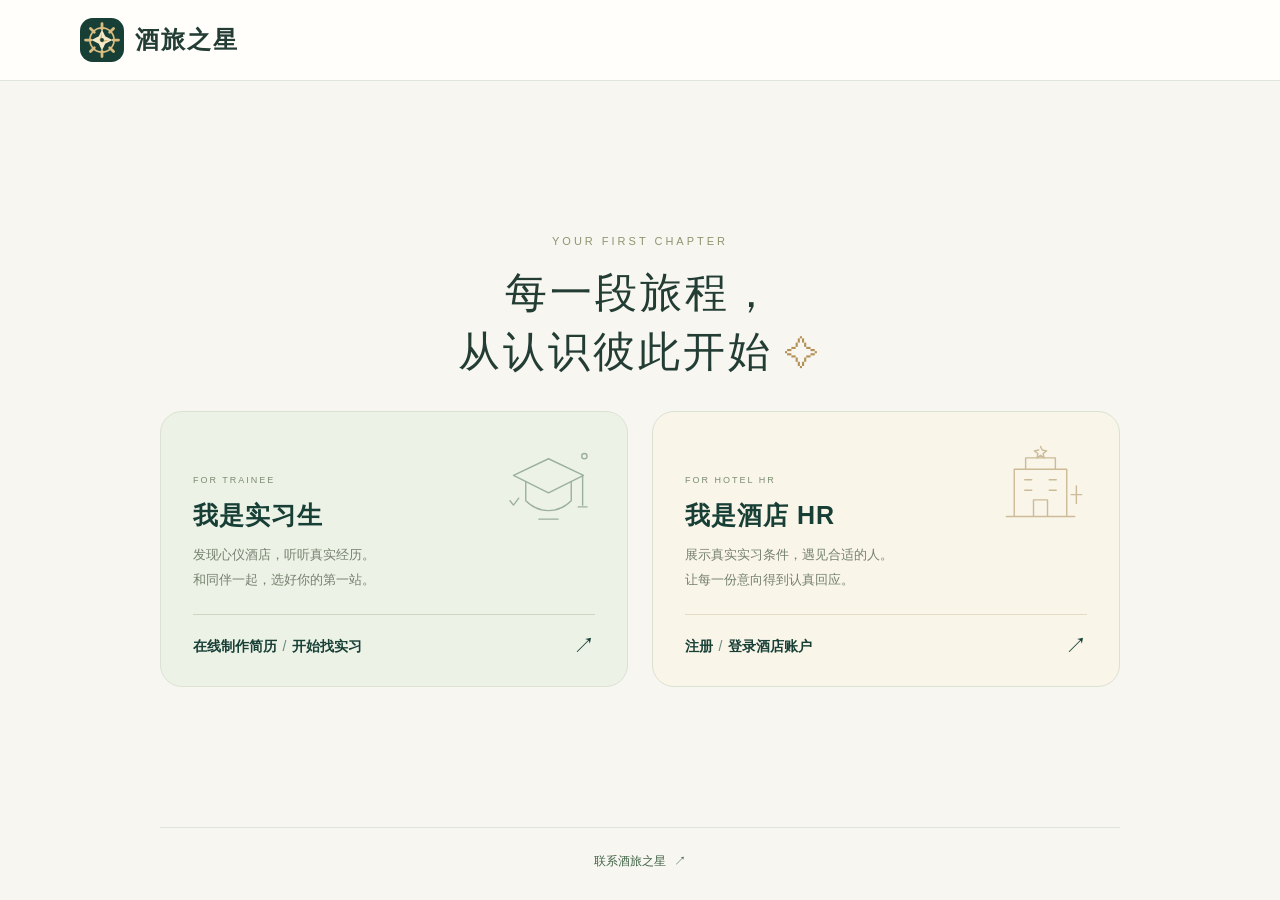
==== commit cbacc1a8: "Refine internship opportunity navigation and desktop layout" ====
--- a/index.html
+++ b/index.html
@@ -8,7 +8,7 @@
   <title>酒旅之星 · 找到适合你的第一站</title>
   <link rel="icon" href="favicon.svg" type="image/svg+xml">
   <link rel="stylesheet" href="styles.css">
-  <link rel="stylesheet" href="features.css"><link rel="stylesheet" href="hotel.css"><link rel="stylesheet" href="resume.css"><link rel="stylesheet" href="academy.css"><link rel="stylesheet" href="employer.css"><link rel="stylesheet" href="v3.css"><link rel="stylesheet" href="registration.css"><link rel="stylesheet" href="hotel-registration.css"><link rel="stylesheet" href="workflow.css"><link rel="stylesheet" href="library.css"><link rel="stylesheet" href="v4.css"><link rel="stylesheet" href="brands-v5.css"><link rel="stylesheet" href="workflow-v5.css"><link rel="stylesheet" href="v5.css"><link rel="stylesheet" href="wechat-auth.css"><link rel="stylesheet" href="home.css"><link rel="stylesheet" href="contact.css"><link rel="stylesheet" href="brand.css">
+  <link rel="stylesheet" href="features.css"><link rel="stylesheet" href="hotel.css"><link rel="stylesheet" href="resume.css"><link rel="stylesheet" href="academy.css"><link rel="stylesheet" href="employer.css"><link rel="stylesheet" href="v3.css"><link rel="stylesheet" href="registration.css"><link rel="stylesheet" href="hotel-registration.css"><link rel="stylesheet" href="workflow.css"><link rel="stylesheet" href="library.css"><link rel="stylesheet" href="v4.css"><link rel="stylesheet" href="brands-v5.css"><link rel="stylesheet" href="workflow-v5.css"><link rel="stylesheet" href="v5.css"><link rel="stylesheet" href="wechat-auth.css"><link rel="stylesheet" href="home.css"><link rel="stylesheet" href="contact.css"><link rel="stylesheet" href="brand.css"><link rel="stylesheet" href="interface.css">
   <script defer src="ui-icons.js"></script><script defer src="share-mode.js"></script><script defer src="data.js"></script><script defer src="hotel-brands.js"></script><script defer src="china-regions.js"></script><script defer src="core.js"></script><script defer src="recruitment-catalog.js"></script><script defer src="app.js"></script>
   <script defer src="flow-core.js"></script><script defer src="account-core.js"></script><script defer src="hotel-auth.js"></script><script defer src="feature-core.js"></script><script defer src="wechat-auth.js"></script><script defer src="registration.js"></script><script defer src="hotel-registration.js"></script><script defer src="hotel.js"></script><script defer src="outreach-core.js"></script><script defer src="resume-example.js"></script><script defer src="resume.js"></script><script defer src="academy.js"></script><script defer src="reviews.js"></script>
   <script defer src="match-core.js"></script><script defer src="talent-query.js"></script><script defer src="employer.js"></script><script defer src="journey.js"></script><script defer src="workflow-core.js"></script><script defer src="workflow.js"></script><script defer src="library.js"></script>
@@ -19,7 +19,7 @@
   <header class="header"><div class="header-inner">
     <a class="brand" href="#" aria-label="酒旅之星首页"><span class="brand-symbol"><img class="platform-logo" src="favicon.svg" alt="航舵与星光标志" width="44" height="44"></span><span>酒旅之星</span></a>
     <nav aria-label="学生导航" class="desktop-nav student-desktop-nav" hidden><button data-view="jobs">找实习</button><button data-view="academy">实习百科</button><button data-view="community">实习口碑</button><button data-view="buddies">同伴计划</button><button data-view="resume">我的实习</button></nav>
-    <nav aria-label="酒店导航" class="desktop-nav employer-desktop-nav" hidden><button data-view="employer">人才发现</button><button data-view="hotel">实习信息</button><button data-view="workflow">招聘计划</button><button data-view="recruitment">我的招聘</button></nav>
+    <nav aria-label="酒店导航" class="desktop-nav employer-desktop-nav" hidden><button data-view="employer">人才发现</button><button data-view="hotel">实习机会</button><button data-view="workflow">招聘计划</button><button data-view="recruitment">我的招聘</button></nav>
     <button class="role-switch-link" data-view="roles">切换身份 ↗</button>
     <button class="header-intent student-account" data-registration-role="student" hidden><span data-account-label>注册 / 登录</span> <span>↗</span></button>
     <button class="header-intent employer-account" data-registration-role="hotel" hidden><span data-hotel-account-label>酒店注册 / 登录</span> ↗</button>
@@ -67,7 +67,7 @@
   <footer class="footer"><button class="platform-contact-link" data-view="contact">联系酒旅之星 <span aria-hidden="true">↗</span></button><small class="footer-demo">分享演示 V5.6 · 无真实注册或投递</small></footer>
   <div id="compare-bar" class="compare-bar" hidden><div><b>已选 <span id="compare-count">0</span> 个岗位</b><small>最多同时对比 3 个</small></div><button class="text-button" data-action="clear-compare">清空</button><button class="primary" data-action="compare">开始对比 →</button></div>
   <nav class="mobile-nav student-mobile-nav" aria-label="学生手机导航" hidden><button data-view="jobs"><span data-ui-icon="jobs"></span>找实习</button><button data-view="academy"><span data-ui-icon="book"></span>实习百科</button><button data-view="community"><span data-ui-icon="reviews"></span>实习口碑</button><button data-view="buddies"><span data-ui-icon="students"></span>同伴计划</button><button data-view="resume"><span data-ui-icon="applications"></span>我的实习</button></nav>
-  <nav class="mobile-nav employer-mobile-nav" aria-label="酒店手机导航" hidden><button data-view="employer"><span data-ui-icon="search"></span>人才发现</button><button data-view="hotel"><span data-ui-icon="hotels"></span>实习信息</button><button data-view="workflow"><span data-ui-icon="applications"></span>招聘计划</button><button data-view="recruitment"><span data-ui-icon="overview"></span>我的招聘</button></nav>
+  <nav class="mobile-nav employer-mobile-nav" aria-label="酒店手机导航" hidden><button data-view="employer"><span data-ui-icon="search"></span>人才发现</button><button data-view="hotel"><span data-ui-icon="hotels"></span>实习机会</button><button data-view="workflow"><span data-ui-icon="applications"></span>招聘计划</button><button data-view="recruitment"><span data-ui-icon="overview"></span>我的招聘</button></nav>
   <dialog id="modal" aria-labelledby="modal-title"><div class="modal-header"><span id="modal-kicker">酒旅之星</span><button class="icon-button" id="close-modal" aria-label="关闭弹窗">×</button></div><div id="modal-body"></div></dialog>
   <div id="toast" role="status" aria-live="polite"></div>
   <noscript>请启用浏览器 JavaScript，查看岗位筛选、收藏和对比功能。</noscript>
--- a/interface.css
+++ b/interface.css
@@ -0,0 +1,185 @@
+/* Shared desktop rhythm. Screen-only: resume print and the mobile first screen
+   retain their own layout. Size follows purpose, rather than individual pages. */
+@media screen and (min-width: 761px) {
+  :root {
+    --ui-page-title: 32px;
+    --ui-section-title: 24px;
+    --ui-card-title: 18px;
+    --ui-body: 14px;
+    --ui-caption: 12px;
+  }
+  main, .header-inner, .footer { max-width: 1192px; }
+  main { padding-inline: 36px; }
+  .header-inner { min-height: 80px; padding: 16px 36px; gap: 24px; }
+  .desktop-nav { gap: 24px; }
+  .desktop-nav button { font-size: 14px; white-space: nowrap; }
+  .header-intent { min-height: 42px; font-size: 12px; }
+  .role-switch-link { font-size: 12px; white-space: nowrap; }
+  .inner-page { padding-top: 32px; }
+  .overline, .employer-eyebrow, .resume-eyebrow { font-size: 11px; letter-spacing: 1.7px; }
+  .inner-page :is(.ft-header, .academy-header, .resume-heading,
+    .resume-progress-heading, .hotel-header, .hotel-simple-heading,
+    .employer-recruitment-header, .ow-hero, .ow-flow-heading) h1 {
+    font-family: inherit; font-size: var(--ui-page-title); font-weight: 600;
+    line-height: 1.4; letter-spacing: .3px; margin: 8px 0 12px;
+  }
+  .inner-page :is(.ft-header, .academy-header, .resume-heading,
+    .hotel-header, .hotel-simple-heading, .employer-recruitment-header,
+    .ow-hero, .ow-flow-heading) p {
+    font-size: var(--ui-body); line-height: 1.8; max-width: 56em;
+  }
+  .hotel-simple-heading, .employer-recruitment-header,
+  .resume-heading, .ow-hero { margin-top: 0; padding-top: 0; }
+  .section-heading { gap: 20px; margin-bottom: 24px; }
+  .section-heading h2, .employer-section-top h2,
+  .hotel-flow-heading h2, .ow-flow-heading h2, .ow-embedded-heading h2,
+  .ow-in-plan .ow-flow-heading h2 {
+    font-size: var(--ui-section-title); line-height: 1.45;
+    font-weight: 600; letter-spacing: .3px;
+  }
+  .primary, .secondary, .employer-btn, .ft-actions button,
+  .hotel-plan-card-actions button, .ow-flow-action button,
+  .resume-form-actions button, .reg-form .ft-actions button {
+    font-size: var(--ui-body); min-height: 44px; border-radius: 8px;
+    line-height: 1.5; padding: 11px 18px;
+  }
+  .sample-label, .job-sample-scope, .employer-small, .data-note,
+  .employer-signal-note, .employer-result-top, .results-toolbar,
+  .footer-demo, .platform-contact-link { font-size: var(--ui-caption); line-height: 1.8; }
+
+  /* A single primary action, then discovery. Keep the illustration secondary. */
+  #jobs-view .resume-welcome, #employer-view .employer-welcome {
+    display: grid; grid-template-columns: minmax(0, 1.4fr) minmax(240px, .8fr);
+    gap: 32px; min-height: 390px; padding: 36px 44px; border-radius: 20px;
+  }
+  #jobs-view .resume-welcome { margin: 28px 0 28px; }
+  #employer-view .employer-shell { padding-top: 0; }
+  #jobs-view .resume-welcome-copy { max-width: 560px; }
+  #jobs-view .resume-welcome h1, #employer-view .employer-welcome h1 {
+    font-family: inherit; font-size: 40px; font-weight: 650;
+    line-height: 1.25; letter-spacing: .5px; margin: 16px 0;
+  }
+  #jobs-view .resume-welcome-motto,
+  #employer-view .employer-welcome-copy .employer-welcome-slogan {
+    font-family: "Songti SC", "STSong", serif; font-size: 20px;
+    line-height: 1.6; letter-spacing: .5px; margin: 0;
+  }
+  .resume-welcome-motto br, .employer-welcome-slogan br { display: none; }
+  .warm-welcome-star, .employer-motto-star { font-size: 27px; margin-left: 10px; }
+  #jobs-view .resume-welcome-copy>p:not(.resume-welcome-motto),
+  #employer-view .employer-welcome-copy .employer-welcome-description {
+    font-size: 15px; line-height: 1.85; max-width: 31em;
+  }
+  .resume-welcome-benefits, .employer-welcome-benefits { margin: 20px 0 24px; gap: 22px; }
+  .resume-welcome-benefits span, .employer-welcome-benefits { font-size: 13px; }
+  .resume-welcome-actions .primary, .employer-welcome-cta {
+    font-size: 15px; min-height: 48px; padding: 13px 22px; border-radius: 9px;
+  }
+  .resume-welcome-actions a { font-size: 13px; }
+  .resume-welcome-art { height: 320px; }
+  .resume-paper { transform: rotate(5deg) scale(.78); }
+  .resume-art-orbit { width: 300px; height: 300px; }
+  .resume-art-note { font-size: 12px; left: -12px; bottom: 12px; }
+  .resume-art-star { font-size: 50px; right: 0; }
+  .employer-welcome-art { width: 280px; height: 320px; justify-self: end; }
+  .employer-condition-sheet { padding: 24px 22px; }
+  .employer-condition-sheet>strong { font-size: 18px; margin: 12px 0; }
+  .employer-condition-sheet>div { margin: 12px 0; }
+  .employer-condition-sheet b { margin-bottom: 6px; }
+  .employer-welcome-star { font-size: 56px; }
+  .employer-discovery-content { margin-top: 28px; padding-top: 26px; }
+
+  /* Identical label/value hierarchy for both sides' filters. */
+  .search-wrap { min-height: 52px; border-radius: 10px; }
+  .search-wrap input { font-size: 15px; }
+  .job-filter summary, .employer-month-filter {
+    min-height: 76px; padding: 12px 16px; border-radius: 10px; gap: 4px;
+  }
+  .job-filter summary>span, .employer-month-filter>span { font-size: 12px; color: #6a7b64; }
+  .job-filter summary>b { font-size: 14px; }
+  .employer-simple-filters { grid-template-columns: repeat(3, minmax(0, 1fr)); }
+  .employer-month-filter { flex-direction: column; align-items: stretch; justify-content: center; }
+  .employer-month-filter input { width: 100%; max-width: none; font-size: 14px; min-height: 28px; }
+  .job-filter-menu label, .city-provinces button,
+  #jobs-view .city-options label { font-size: 13px; }
+  .employer-result-top { margin: 24px 0 16px; }
+
+  /* Cards use readable summaries, with less visual weight on metadata. */
+  .employer-candidate, .job-card, .hotel-plan-card, .ow-card { padding: 24px; border-radius: 14px; }
+  .employer-candidate-head h3, #jobs-view .job-title h3,
+  .hotel-plan-card h2, .ow-card h3, .academy-card h3 { font-size: var(--ui-card-title); line-height: 1.5; }
+  .employer-candidate-head p, .employer-tags span, .employer-window>span,
+  .employer-window>small, .employer-freshness, .employer-candidate-icon small,
+  .hotel-plan-card-top>span, .hotel-plan-card-top small,
+  .ow-flow-source, .ow-flow-action small { font-size: var(--ui-caption); }
+  .employer-window strong, .employer-summary,
+  .ow-flow-next, .academy-card>p { font-size: var(--ui-body); line-height: 1.8; }
+  .employer-candidate-head { align-items: flex-start; }
+  .employer-candidate-quick-actions { gap: 8px; }
+  .employer-candidate-icon { min-width: 46px; min-height: 52px; }
+  .employer-candidate-icon small { font-size: 11px; }
+  .employer-card-actions .employer-btn { font-size: 14px; }
+  .academy-card { padding: 22px; }
+  .academy-card-meta b, .academy-card-meta small, .academy-card-bottom { font-size: 12px; }
+  .academy-path-copy>small, .academy-path-copy>span,
+  .academy-page-position small, .academy-progress-card>small { font-size: 12px; }
+  .academy-path-copy>strong { font-size: 16px; }
+  .academy-library-title h2 { font-size: 24px; }
+  .academy-feature-copy h2 { font-size: 30px; line-height: 1.5; }
+  .academy-feature-copy>p { font-size: 14px; line-height: 1.8; }
+
+  /* Form width follows reading length; editable fields stay at least 14px. */
+  #hotel-view { max-width: 960px; margin-inline: auto; }
+  .hotel-section, .resume-editor, .reg-panel { padding: 28px; }
+  .hotel-section-heading h2, .hotel-information-caption h2,
+  .hotel-profile-heading h2, .resume-editor-top h2 { font-size: 20px; line-height: 1.5; }
+  .hotel-section-heading p, .hotel-information-caption p,
+  .hotel-profile-heading p, .hotel-information-next p,
+  .hotel-bottom-bar>p, .hotel-bottom-bar>small { font-size: 13px; line-height: 1.8; }
+  .hotel-field, .resume-field, .ft-field, .reg-field { font-size: 14px; }
+  .hotel-field input, .hotel-field select, .hotel-field textarea,
+  .resume-field input, .resume-field select, .resume-field textarea {
+    font-size: 14px; min-height: 46px; border-radius: 8px;
+  }
+  .hotel-grid, .resume-fields { gap: 22px; }
+  .hotel-information-tabs strong { font-size: 18px; }
+  .hotel-information-tabs small { font-size: 13px; }
+  .hotel-life-block h3 { font-size: 16px; }
+  .hotel-photo-heading, .hotel-upload { font-size: 14px; }
+  .hotel-photo-block>p, .hotel-photo-heading span { font-size: 12px; }
+  .hotel-bottom-bar { padding: 24px 28px; }
+  .reg-intro h1 { font-family: inherit; font-size: 32px; line-height: 1.45; font-weight: 600; }
+  .reg-panel h2 { font-size: 22px; }
+  .reg-mode-tabs button, .reg-code-row button, .reg-agreement-row { font-size: 13px; }
+  .reg-layout { gap: 40px; }
+  .employer-recruitment-tools>h2 { font-size: 16px; }
+  .employer-recruitment-tool strong { font-size: 18px; }
+  .employer-recruitment-tool small, .employer-recruitment-cards .employer-visitor-entry small { font-size: 13px; }
+  .employer-recruitment-cards { gap: 16px; }
+  .employer-recruitment-cards .employer-visitor-entry { min-height: 100px; }
+}
+
+/* Tablet widths retain the desktop hierarchy without squeezing navigation. */
+@media screen and (min-width: 761px) and (max-width: 1050px) {
+  .header-inner { flex-wrap: wrap; gap: 10px 20px; padding: 14px 24px; }
+  .header-inner .desktop-nav { order: 4; flex: 1 0 100%; justify-content: center; gap: 28px; }
+  .header-inner .desktop-nav[hidden] { display: none; }
+  main { padding-inline: 24px; }
+  #jobs-view .resume-welcome, #employer-view .employer-welcome { padding: 30px; gap: 24px; grid-template-columns: minmax(0, 1fr) 230px; }
+  #jobs-view .resume-welcome h1, #employer-view .employer-welcome h1 { font-size: 36px; }
+  #jobs-view .resume-welcome-motto, #employer-view .employer-welcome-copy .employer-welcome-slogan { font-size: 18px; }
+  .resume-welcome-art { transform: scale(.85); transform-origin: center; }
+  .employer-welcome-art { width: 230px; }
+  .employer-condition-sheet { padding: 22px 18px; }
+  .resume-welcome-benefits, .employer-welcome-benefits { gap: 14px; }
+  .resume-welcome-actions { gap: 12px; }
+  .resume-welcome-actions .primary { padding: 12px 16px; }
+  .reg-layout { gap: 24px; }
+}
+
+@media screen and (max-width: 760px) {
+  .employer-simple-filters { grid-template-columns: repeat(2, minmax(0, 1fr)); }
+  .employer-month-filter { grid-column: 1 / -1; }
+  .employer-month-filter>span { flex-shrink: 0; }
+  .employer-month-filter input { flex: 1; }
+}
